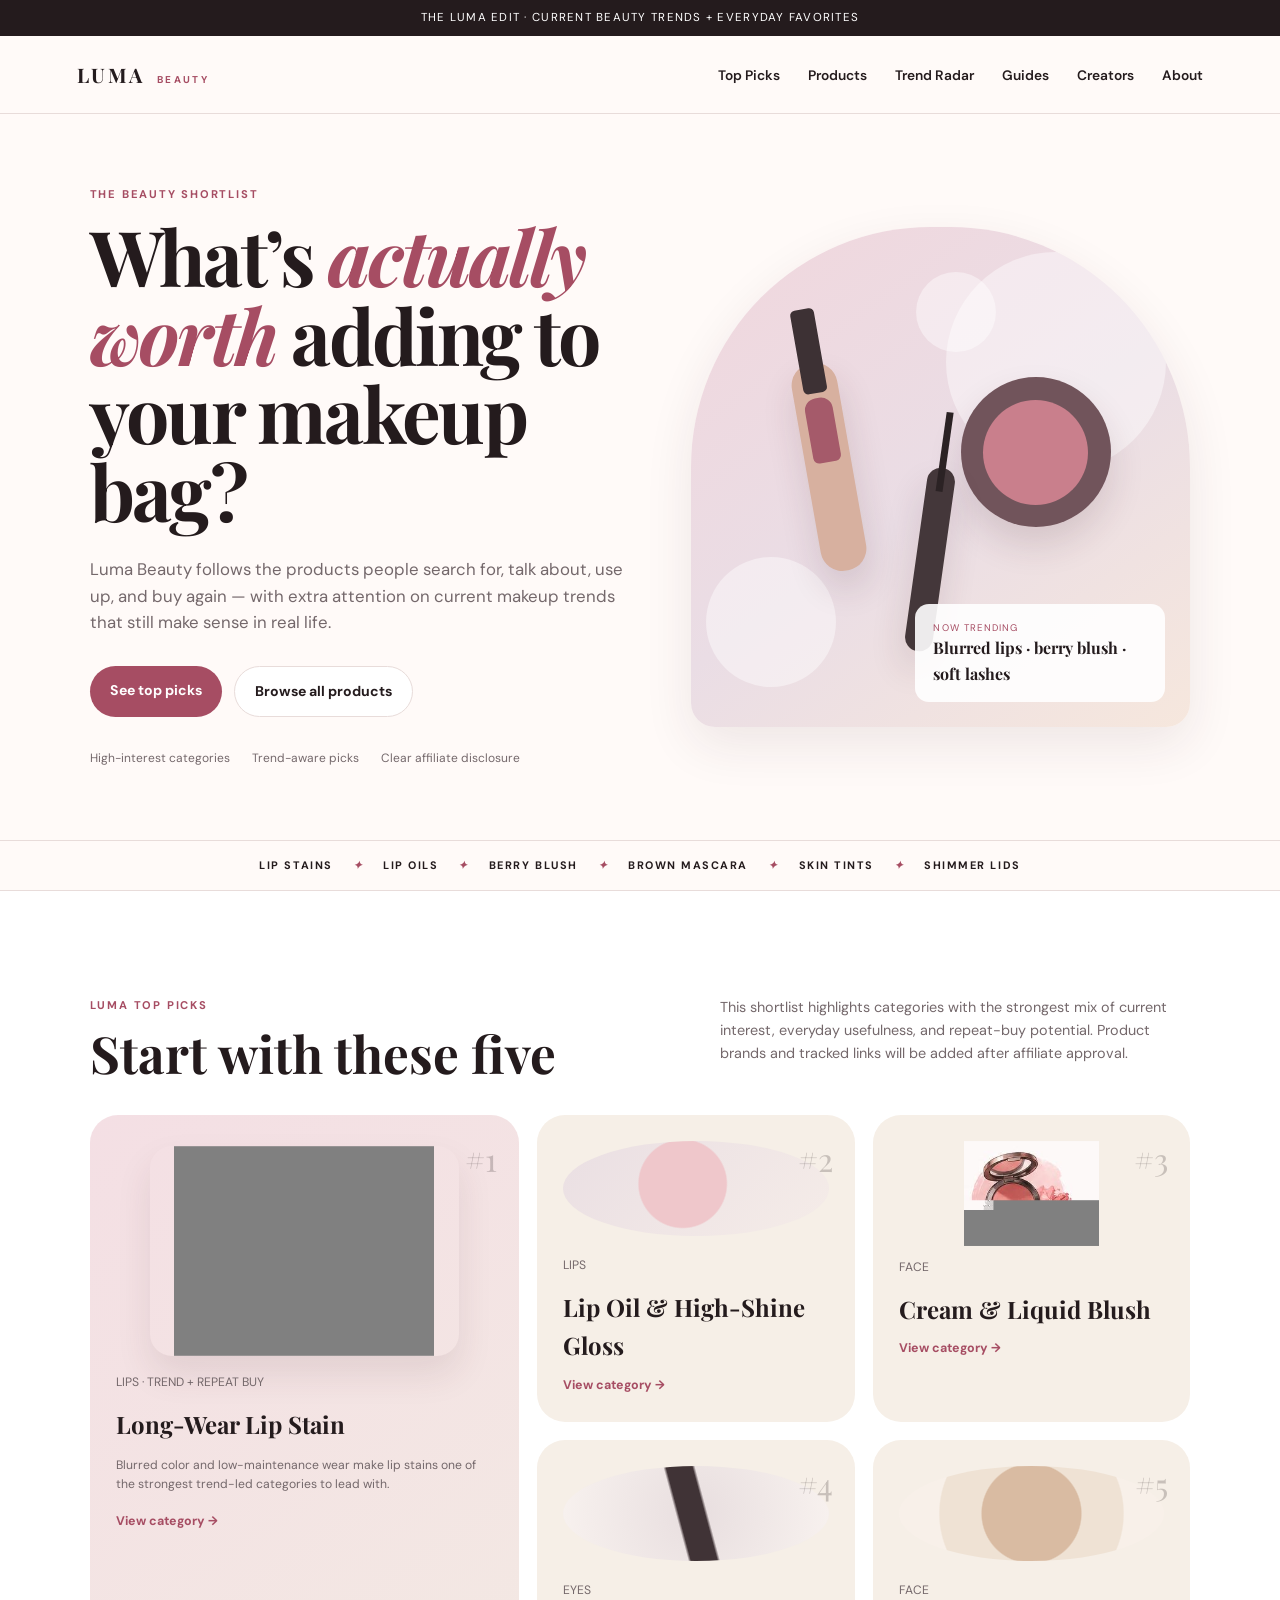
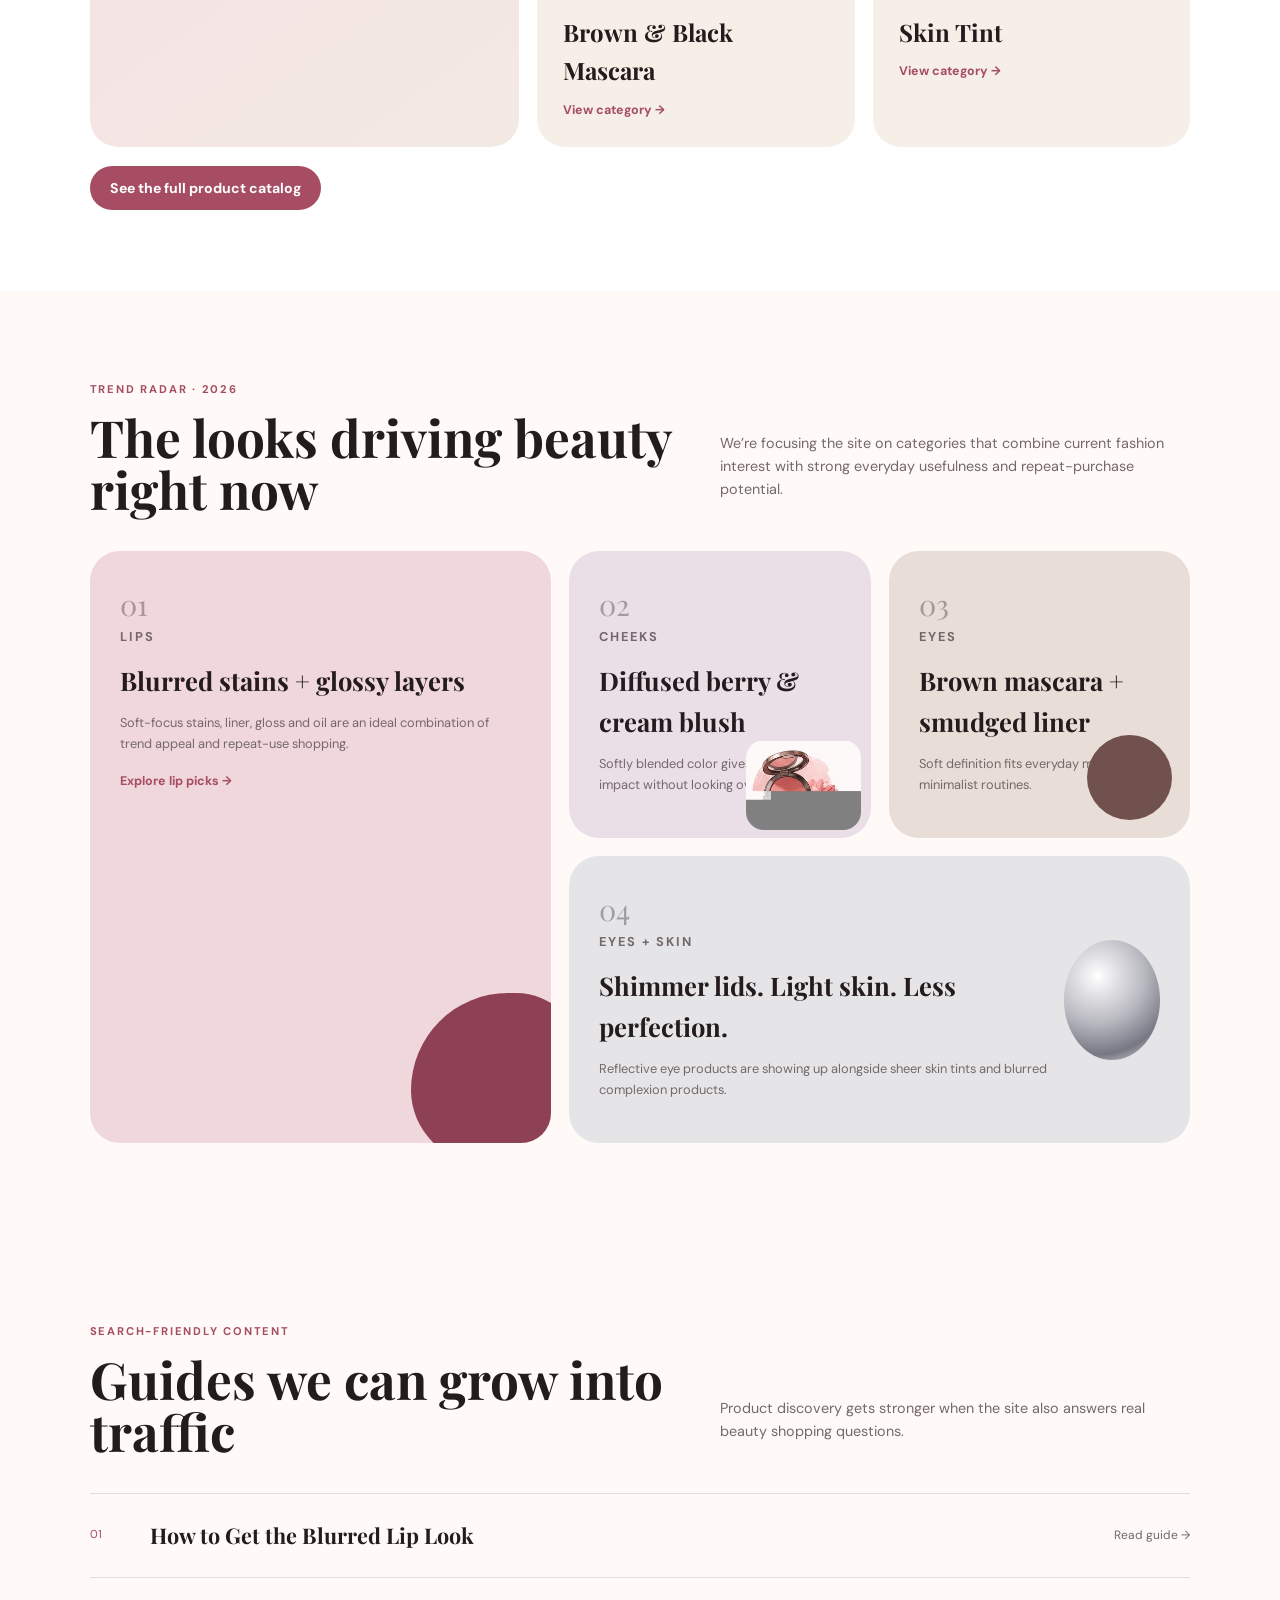
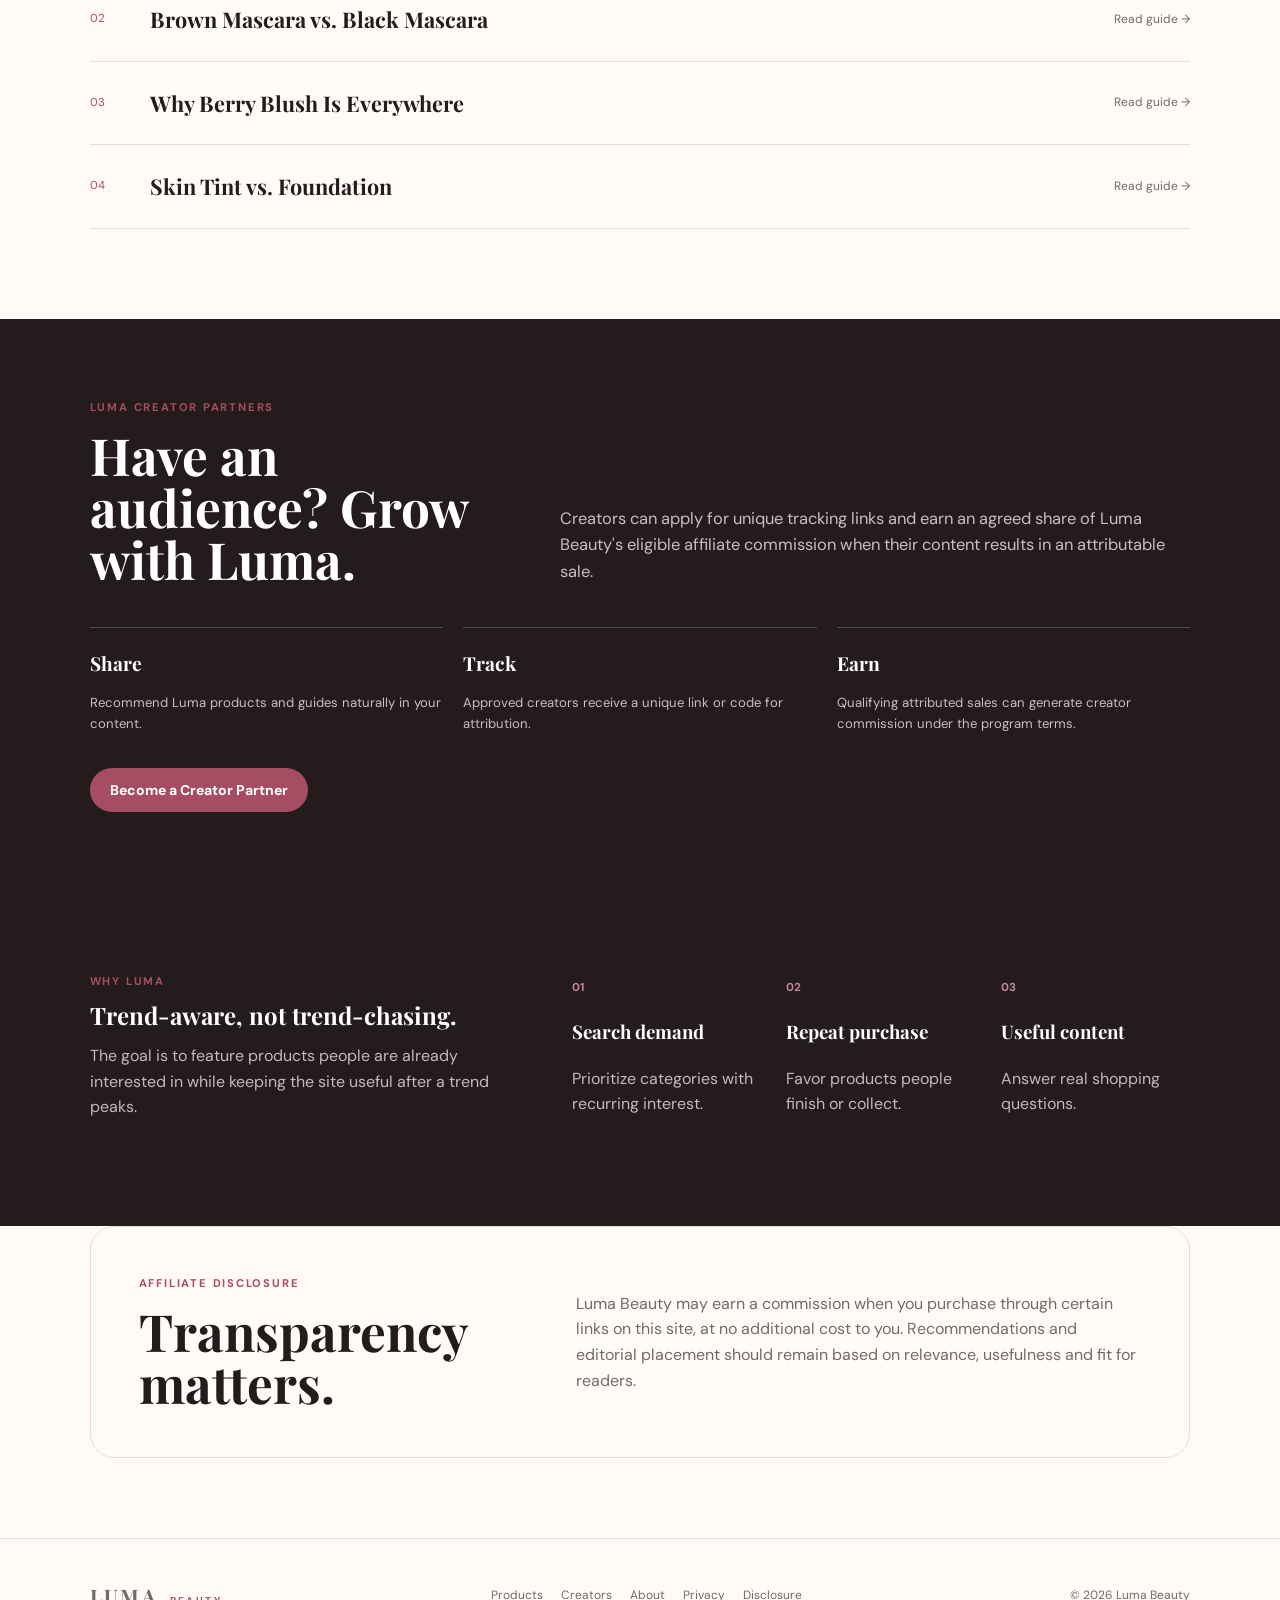
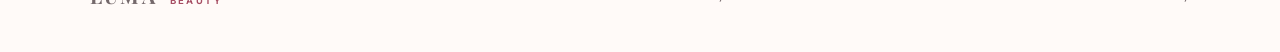
==== index.html @ 459feae4 "Use illustrated beauty artwork on homepage" ====
<!DOCTYPE html>
<html lang="en">
<head>
  <meta charset="UTF-8" />
  <meta name="viewport" content="width=device-width, initial-scale=1.0" />
  <meta name="description" content="Luma Beauty curates high-interest makeup trends, everyday beauty staples, and easy-to-shop product categories." />
  <meta name='impact-site-verification' value='46c6442d-7bc9-40fb-b4ec-66e88690e56d'>
  <title>Luma Beauty | Trending Makeup & Everyday Favorites</title>
  <link rel="preconnect" href="https://fonts.googleapis.com">
  <link rel="preconnect" href="https://fonts.gstatic.com" crossorigin>
  <link href="https://fonts.googleapis.com/css2?family=DM+Sans:wght@400;500;600;700&family=Playfair+Display:ital,wght@0,600;0,700;1,600&display=swap" rel="stylesheet">
  <link rel="stylesheet" href="styles.css" />
  <link rel="stylesheet" href="creator.css" />
</head>
<body>
  <div class="announcement">THE LUMA EDIT · CURRENT BEAUTY TRENDS + EVERYDAY FAVORITES</div>
  <header class="site-header">
    <a class="brand" href="index.html">LUMA <span>BEAUTY</span></a>
    <button class="menu-toggle" aria-label="Toggle navigation" aria-expanded="false">☰</button>
    <nav class="nav-links" aria-label="Primary navigation">
      <a href="#top-picks">Top Picks</a>
      <a href="products.html">Products</a>
      <a href="#trend-radar">Trend Radar</a>
      <a href="trends.html">Guides</a>
      <a href="creators.html">Creators</a>
      <a href="about.html">About</a>
    </nav>
  </header>

  <main id="top">
    <section class="hero hero-v2">
      <div class="hero-copy">
        <p class="eyebrow">THE BEAUTY SHORTLIST</p>
        <h1>What’s <em>actually worth</em> adding to your makeup bag?</h1>
        <p class="hero-text">Luma Beauty follows the products people search for, talk about, use up, and buy again — with extra attention on current makeup trends that still make sense in real life.</p>
        <div class="hero-actions"><a class="button button-primary" href="#top-picks">See top picks</a><a class="button button-secondary" href="products.html">Browse all products</a></div>
        <div class="trust-row"><span>High-interest categories</span><span>Trend-aware picks</span><span>Clear affiliate disclosure</span></div>
      </div>
      <div class="editorial-orbit" aria-label="Editorial illustration of trending beauty products">
        <div class="orb orb-a"></div><div class="orb orb-b"></div><div class="orb orb-c"></div>
        <div class="beauty-object lip-oil"><span></span></div>
        <div class="beauty-object blush-compact"><i></i></div>
        <div class="beauty-object mascara"><span></span></div>
        <div class="orbit-note"><small>NOW TRENDING</small><strong>Blurred lips · berry blush · soft lashes</strong></div>
      </div>
    </section>

    <section class="ticker" aria-label="Trending beauty topics"><span>LIP STAINS</span><i>✦</i><span>LIP OILS</span><i>✦</i><span>BERRY BLUSH</span><i>✦</i><span>BROWN MASCARA</span><i>✦</i><span>SKIN TINTS</span><i>✦</i><span>SHIMMER LIDS</span></section>

    <section class="section top-picks-section" id="top-picks">
      <div class="section-heading"><div><p class="eyebrow">LUMA TOP PICKS</p><h2>Start with these five</h2></div><p>This shortlist highlights categories with the strongest mix of current interest, everyday usefulness, and repeat-buy potential. Product brands and tracked links will be added after affiliate approval.</p></div>
      <div class="top-picks-grid">
        <article class="top-pick hero-pick"><div class="pick-rank">#1</div><div class="pick-art" style="height:220px;display:flex;align-items:center;justify-content:center;"><img src="assets/lip-stain-illustration.svg" alt="Illustrated lipstick and lip color" style="width:82%;max-height:210px;object-fit:contain;border-radius:22px;box-shadow:0 18px 35px rgba(80,41,50,.10);"></div><div class="pick-copy"><p>LIPS · TREND + REPEAT BUY</p><h3>Long-Wear Lip Stain</h3><p>Blurred color and low-maintenance wear make lip stains one of the strongest trend-led categories to lead with.</p><a href="products.html#lip-stain">View category →</a></div></article>
        <article class="top-pick"><div class="pick-rank">#2</div><div class="mini-art oil-art"></div><p>LIPS</p><h3>Lip Oil & High-Shine Gloss</h3><a href="products.html#lip-oil">View category →</a></article>
        <article class="top-pick"><div class="pick-rank">#3</div><div style="height:105px;display:flex;align-items:center;justify-content:center;margin-bottom:10px;"><img src="assets/blush-illustration.svg" alt="Illustrated blush compact" style="width:100%;height:100%;object-fit:contain;border-radius:20px;"></div><p>FACE</p><h3>Cream & Liquid Blush</h3><a href="products.html#blush">View category →</a></article>
        <article class="top-pick"><div class="pick-rank">#4</div><div class="mini-art mascara-art"></div><p>EYES</p><h3>Brown & Black Mascara</h3><a href="products.html#mascara">View category →</a></article>
        <article class="top-pick"><div class="pick-rank">#5</div><div class="mini-art skin-art"></div><p>FACE</p><h3>Skin Tint</h3><a href="products.html#skin-tint">View category →</a></article>
      </div><div class="section-cta"><a class="button button-primary" href="products.html">See the full product catalog</a></div>
    </section>

    <section class="section trend-section" id="trend-radar"><div class="section-heading"><div><p class="eyebrow">TREND RADAR · 2026</p><h2>The looks driving beauty right now</h2></div><p>We’re focusing the site on categories that combine current fashion interest with strong everyday usefulness and repeat-purchase potential.</p></div><div class="trend-layout"><article class="trend-feature berry-wave"><div class="trend-copy"><span class="trend-number">01</span><p class="mini-label">LIPS</p><h3>Blurred stains + glossy layers</h3><p>Soft-focus stains, liner, gloss and oil are an ideal combination of trend appeal and repeat-use shopping.</p><a href="products.html?category=lips">Explore lip picks →</a></div><div class="organic-swatch swatch-berry"></div></article><article class="trend-small blush-wave"><span class="trend-number">02</span><p class="mini-label">CHEEKS</p><h3>Diffused berry & cream blush</h3><p>Softly blended color gives the face impact without looking overworked.</p><img src="assets/blush-illustration.svg" alt="Illustrated berry blush compact" style="position:absolute;right:10px;bottom:8px;width:115px;height:90px;object-fit:contain;border-radius:18px;"></article><article class="trend-small cocoa-wave"><span class="trend-number">03</span><p class="mini-label">EYES</p><h3>Brown mascara + smudged liner</h3><p>Soft definition fits everyday makeup and minimalist routines.</p><div class="soft-circle circle-cocoa"></div></article><article class="trend-wide silver-wave"><div><span class="trend-number">04</span><p class="mini-label">EYES + SKIN</p><h3>Shimmer lids. Light skin. Less perfection.</h3><p>Reflective eye products are showing up alongside sheer skin tints and blurred complexion products.</p></div><div class="shimmer-orb"></div></article></div></section>

    <section class="section guides-section"><div class="section-heading"><div><p class="eyebrow">SEARCH-FRIENDLY CONTENT</p><h2>Guides we can grow into traffic</h2></div><p>Product discovery gets stronger when the site also answers real beauty shopping questions.</p></div><div class="guide-list"><a href="trends.html#blurred-lips"><span>01</span><strong>How to Get the Blurred Lip Look</strong><em>Read guide →</em></a><a href="trends.html#brown-mascara"><span>02</span><strong>Brown Mascara vs. Black Mascara</strong><em>Read guide →</em></a><a href="trends.html#berry-blush"><span>03</span><strong>Why Berry Blush Is Everywhere</strong><em>Read guide →</em></a><a href="trends.html#skin-tint"><span>04</span><strong>Skin Tint vs. Foundation</strong><em>Read guide →</em></a></div></section>

    <section class="creator-economics"><div><div><p class="eyebrow">LUMA CREATOR PARTNERS</p><h2>Have an audience? Grow with Luma.</h2></div><p class="creator-lead" style="color:#c9bec0;margin:0">Creators can apply for unique tracking links and earn an agreed share of Luma Beauty's eligible affiliate commission when their content results in an attributable sale.</p></div><div class="economics-grid"><div><strong>Share</strong><p>Recommend Luma products and guides naturally in your content.</p></div><div><strong>Track</strong><p>Approved creators receive a unique link or code for attribution.</p></div><div><strong>Earn</strong><p>Qualifying attributed sales can generate creator commission under the program terms.</p></div></div><div class="section-cta" style="margin-top:30px"><a class="button button-primary" href="creators.html">Become a Creator Partner</a></div></section>

    <section class="section why-section"><div class="why-copy"><p class="eyebrow">WHY LUMA</p><h2>Trend-aware, not trend-chasing.</h2><p>The goal is to feature products people are already interested in while keeping the site useful after a trend peaks.</p></div><div class="principles"><div><strong>01</strong><h3>Search demand</h3><p>Prioritize categories with recurring interest.</p></div><div><strong>02</strong><h3>Repeat purchase</h3><p>Favor products people finish or collect.</p></div><div><strong>03</strong><h3>Useful content</h3><p>Answer real shopping questions.</p></div></div></section>

    <section class="disclosure" id="disclosure"><div><p class="eyebrow">AFFILIATE DISCLOSURE</p><h2>Transparency matters.</h2></div><p>Luma Beauty may earn a commission when you purchase through certain links on this site, at no additional cost to you. Recommendations and editorial placement should remain based on relevance, usefulness and fit for readers.</p></section>
  </main>

  <footer><a class="brand footer-brand" href="index.html">LUMA <span>BEAUTY</span></a><div class="footer-links"><a href="products.html">Products</a><a href="creators.html">Creators</a><a href="about.html">About</a><a href="privacy.html">Privacy</a><a href="#disclosure">Disclosure</a></div><p>© <span id="year"></span> Luma Beauty</p></footer>
  <script src="script.js"></script>
</body>
</html>
---- styles.css ----
:root{--ink:#241b1d;--muted:#74686b;--paper:#fffaf8;--rose:#a64d63;--rose-dark:#783447;--blush:#f4dde2;--mauve:#e7dde8;--sand:#eee2d4;--cream:#f6efe7;--line:#e8dcda;--white:#fff;--shadow:0 18px 50px rgba(70,38,46,.09)}*{box-sizing:border-box}html{scroll-behavior:smooth}body{margin:0;background:var(--paper);color:var(--ink);font-family:'DM Sans',sans-serif;line-height:1.6}a{color:inherit;text-decoration:none}.announcement{background:var(--ink);color:#fff;text-align:center;font-size:.72rem;letter-spacing:.11em;padding:9px 16px}.site-header{height:78px;display:flex;align-items:center;justify-content:space-between;padding:0 clamp(22px,6vw,90px);border-bottom:1px solid var(--line);background:rgba(255,250,248,.95);position:sticky;top:0;z-index:30;backdrop-filter:blur(12px)}.brand{font-family:'Playfair Display',serif;font-size:1.25rem;font-weight:700;letter-spacing:.12em}.brand span{font-family:'DM Sans',sans-serif;font-size:.62rem;color:var(--rose);margin-left:5px}.nav-links{display:flex;gap:28px;font-size:.86rem;font-weight:600}.nav-links a:hover,.active-nav{color:var(--rose)}.menu-toggle{display:none;border:0;background:none;font-size:1.4rem}.hero{padding:72px clamp(22px,7vw,110px);display:grid;grid-template-columns:1.05fr .95fr;gap:50px;align-items:center;min-height:660px}.eyebrow,.mini-label,.product-kicker{color:var(--rose);font-size:.7rem;font-weight:700;letter-spacing:.16em;margin:0 0 12px}.hero h1,.section h2,.catalog-hero h1,.catalog-manage-note h2,.disclosure h2{font-family:'Playfair Display',serif;line-height:1.02;margin:0}.hero h1{font-size:clamp(3rem,6vw,5.6rem);letter-spacing:-.035em}.hero h1 em{color:var(--rose)}.hero-text{max-width:630px;color:var(--muted);font-size:1.05rem;margin:26px 0 30px}.hero-actions{display:flex;gap:12px;flex-wrap:wrap}.button{padding:13px 20px;border-radius:999px;font-size:.88rem;font-weight:700}.button-primary{background:var(--rose);color:#fff}.button-secondary{border:1px solid var(--line);background:#fff}.trust-row{display:flex;gap:22px;flex-wrap:wrap;margin-top:32px;color:var(--muted);font-size:.75rem}.editorial-orbit{height:500px;border-radius:48% 48% 24px 24px;background:linear-gradient(145deg,#f1d7dd,#eadde5 52%,#f6e7dd);position:relative;overflow:hidden;box-shadow:var(--shadow)}.orb{position:absolute;border-radius:50%;background:rgba(255,255,255,.42)}.orb-a{width:220px;height:220px;right:24px;top:25px}.orb-b{width:130px;height:130px;left:15px;bottom:40px}.orb-c{width:80px;height:80px;left:45%;top:9%}.beauty-object{position:absolute;box-shadow:0 18px 35px rgba(70,38,46,.14)}.lip-oil{width:46px;height:210px;background:#d7b09f;border-radius:22px;left:23%;top:27%;transform:rotate(-10deg)}.lip-oil:before{content:'';position:absolute;width:28px;height:65px;background:#a55a6a;border-radius:12px 12px 6px 6px;left:9px;top:35px}.lip-oil span{position:absolute;width:24px;height:85px;background:#3d3134;left:11px;top:-55px;border-radius:5px}.blush-compact{width:150px;height:150px;border-radius:50%;background:#71545b;right:16%;top:30%;display:grid;place-items:center}.blush-compact i{width:105px;height:105px;border-radius:50%;background:#c97f8c}.mascara{width:28px;height:185px;background:#44373a;border-radius:14px;left:45%;bottom:15%;transform:rotate(8deg)}.mascara span{position:absolute;width:7px;height:80px;background:#2b2224;left:10px;top:-56px}.orbit-note{position:absolute;right:5%;bottom:5%;background:rgba(255,255,255,.9);padding:16px 18px;border-radius:14px;display:flex;flex-direction:column;max-width:250px}.orbit-note small{color:var(--rose);font-size:.6rem;letter-spacing:.12em}.orbit-note strong{font-family:'Playfair Display',serif;font-size:1rem}.ticker{display:flex;gap:20px;justify-content:center;flex-wrap:wrap;padding:16px 24px;border-block:1px solid var(--line);font-size:.68rem;font-weight:700;letter-spacing:.14em}.ticker i{color:var(--rose)}.section{padding:90px clamp(22px,7vw,110px)}.section-heading{display:flex;justify-content:space-between;align-items:end;gap:40px;margin-bottom:36px}.section-heading h2,.catalog-manage-note h2,.disclosure h2{font-size:clamp(2.1rem,4vw,3.6rem)}.section-heading>p{max-width:470px;color:var(--muted);font-size:.9rem}.top-picks-section{background:#fff}.top-picks-grid{display:grid;grid-template-columns:1.35fr repeat(2,1fr);gap:18px}.top-pick{position:relative;background:var(--cream);border-radius:28px;padding:26px;min-height:240px;overflow:hidden}.hero-pick{grid-row:span 2;min-height:498px;background:linear-gradient(145deg,#f4dfe4,#f3e9e3)}.pick-rank{position:absolute;right:22px;top:18px;font-family:'Playfair Display',serif;font-size:2rem;color:rgba(36,27,29,.22)}.pick-art{height:220px;display:grid;place-items:center}.lip-stain-art span{width:58px;height:170px;border-radius:16px;background:#8f4356;transform:rotate(-12deg);box-shadow:0 18px 25px rgba(80,41,50,.15)}.pick-copy p,.top-pick>p{color:var(--muted);font-size:.76rem}.pick-copy h3,.top-pick h3{font-family:'Playfair Display',serif;font-size:1.5rem;margin:6px 0}.pick-copy a,.top-pick a{font-size:.78rem;font-weight:700;color:var(--rose)}.mini-art{height:95px;border-radius:50%;margin-bottom:20px}.oil-art{background:radial-gradient(circle at 45% 45%,#efc7cb 0 28%,transparent 29%),linear-gradient(135deg,#eadfe3,#f5ece8)}.blush-art{background:radial-gradient(circle,#bc6c7d 0 30%,#ead8de 31% 58%,#f6eeee 59%)}.mascara-art{background:linear-gradient(75deg,transparent 43%,#403336 44% 53%,transparent 54%),radial-gradient(circle,#e8dedf,#f8f2ef)}.skin-art{background:radial-gradient(circle at center,#d9bba2 0 35%,#efe2d4 36% 65%,#f8f0e9 66%)}.section-cta{margin-top:28px}.trend-section{background:var(--paper)}.trend-layout{display:grid;grid-template-columns:1.3fr .85fr .85fr;gap:18px}.trend-feature,.trend-small,.trend-wide{position:relative;border-radius:30px;padding:30px;overflow:hidden;min-height:280px}.trend-feature{grid-row:span 2;background:#f0d7dc}.trend-small{background:#eadfe7}.cocoa-wave{background:#e8ddd7}.trend-wide{grid-column:2/4;background:#e5e5e7;display:flex;justify-content:space-between;align-items:center}.trend-number{font-family:'Playfair Display',serif;color:rgba(36,27,29,.35);font-size:1.8rem}.trend-feature h3,.trend-small h3,.trend-wide h3{font-family:'Playfair Display',serif;font-size:1.6rem;margin:8px 0}.trend-feature p,.trend-small p,.trend-wide p{font-size:.8rem;color:var(--muted)}.trend-feature a{font-size:.78rem;font-weight:700;color:var(--rose)}.organic-swatch{position:absolute;width:170px;height:170px;border-radius:60% 40% 55% 45%;right:-30px;bottom:-20px}.swatch-berry{background:#8e4055}.soft-circle{width:85px;height:85px;border-radius:50%;position:absolute;right:18px;bottom:18px}.circle-rose{background:#bd7b8b}.circle-cocoa{background:#71514d}.shimmer-orb{width:120px;height:120px;border-radius:50%;background:radial-gradient(circle at 35% 30%,#fff,#b8b8c0 45%,#777784 75%,#f7f7fb)}.guide-list{display:grid;border-top:1px solid var(--line)}.guide-list a{display:grid;grid-template-columns:60px 1fr auto;align-items:center;padding:24px 0;border-bottom:1px solid var(--line)}.guide-list span{color:var(--rose);font-size:.72rem}.guide-list strong{font-family:'Playfair Display',serif;font-size:1.35rem}.guide-list em{font-style:normal;font-size:.75rem;color:var(--muted)}.why-section{display:grid;grid-template-columns:.8fr 1.2fr;gap:70px;background:var(--ink);color:#fff}.why-copy p:last-child,.principles p{color:#c4b9bb}.principles{display:grid;grid-template-columns:repeat(3,1fr);gap:25px}.principles strong{color:#c98698;font-size:.72rem}.principles h3{font-family:'Playfair Display',serif}.disclosure{margin:0 clamp(22px,7vw,110px) 80px;padding:48px;border:1px solid var(--line);border-radius:24px;display:grid;grid-template-columns:.8fr 1.2fr;gap:60px}.disclosure>p{color:var(--muted)}.catalog-hero{padding:90px clamp(22px,8vw,130px) 55px}.catalog-hero h1{font-size:clamp(3rem,6vw,5.2rem);max-width:900px}.catalog-hero>p:last-child{max-width:720px;color:var(--muted);font-size:1rem}.catalog-tools{padding:0 clamp(22px,8vw,130px) 32px}.filters{display:flex;gap:8px;flex-wrap:wrap}.filter{border:1px solid var(--line);background:#fff;padding:9px 16px;border-radius:999px;font:600 .78rem 'DM Sans',sans-serif;cursor:pointer;color:var(--muted)}.filter.active,.filter:hover{background:var(--ink);color:#fff}.catalog-note{font-size:.75rem;color:var(--muted);margin-top:14px}.catalog-grid{padding:10px clamp(22px,8vw,130px) 90px;display:grid;grid-template-columns:repeat(2,1fr);gap:20px}.catalog-item{display:grid;grid-template-columns:180px 1fr;gap:22px;padding:22px;border-top:1px solid var(--line);background:#fff}.product-card.hidden{display:none}.catalog-art{min-height:220px;border-radius:50% 50% 32% 68%/40% 60% 40% 60%;display:grid;place-items:center;background:#f1e3e5}.catalog-art span{display:block}.art-stain span,.art-oil span,.art-mascara span,.art-lipliner span,.art-eyeliner span,.art-shadow span,.art-brow span{width:34px;height:130px;border-radius:14px;background:#8e4055}.art-oil{background:#f0dde3}.art-oil span{background:#d7a1a6}.art-lipliner{background:#eadfd8}.art-lipliner span{height:150px;width:16px;background:#7e4a48;transform:rotate(12deg)}.art-blush{background:#efdce0}.art-blush span{width:110px;height:110px;border-radius:50%;background:#b9697b}.art-mascara{background:#e5dfe4}.art-mascara span{background:#3c3033}.art-skin,.art-concealer{background:#efe3d7}.art-skin span,.art-concealer span{width:70px;height:120px;border-radius:15px;background:#d1ae94}.art-shadow{background:#dddde4}.art-shadow span{background:#86818e}.art-eyeliner{background:#e5d7d6}.art-eyeliner span{width:14px;background:#443638;transform:rotate(-15deg)}.art-brow{background:#e7dfdb}.art-brow span{background:#574548}.art-spray{background:#e6ecea}.art-spray span{width:62px;height:125px;border-radius:12px;background:#99aaa5}.art-brush{background:#efe5db}.art-brush span{width:24px;height:135px;border-radius:12px;background:#9a6f59;box-shadow:0 -35px 0 18px #4b3938}.catalog-item h2{font-family:'Playfair Display',serif;margin:5px 0;font-size:1.7rem}.catalog-item>div:last-child>p:not(.product-kicker){font-size:.8rem;color:var(--muted)}.priority{display:inline-block;font-size:.57rem;letter-spacing:.09em;padding:5px 8px;border-radius:999px;background:#f3e6e8;color:var(--rose);font-weight:700}.catalog-meta{display:flex;gap:12px;flex-wrap:wrap;margin:14px 0;font-size:.68rem;color:var(--muted)}.coming-button{border:1px solid var(--line);background:#faf7f4;padding:10px 12px;border-radius:999px;font-size:.68rem;color:var(--muted)}.catalog-manage-note{margin:0 clamp(22px,8vw,130px) 90px;padding:46px;background:var(--ink);color:#fff;border-radius:28px}.catalog-manage-note p:last-child{color:#c7bcbe;max-width:800px}.footer-links{display:flex;gap:18px}footer{border-top:1px solid var(--line);padding:35px clamp(22px,7vw,110px);display:flex;justify-content:space-between;align-items:center;gap:18px;color:var(--muted);font-size:.75rem}@media(max-width:980px){.hero{grid-template-columns:1fr}.top-picks-grid{grid-template-columns:1fr 1fr}.hero-pick{grid-row:auto;grid-column:1/3}.trend-layout{grid-template-columns:1fr 1fr}.trend-feature{grid-row:auto;grid-column:1/3}.trend-wide{grid-column:1/3}.catalog-grid{grid-template-columns:1fr}.why-section,.disclosure{grid-template-columns:1fr}}@media(max-width:700px){.site-header{height:68px}.menu-toggle{display:block}.nav-links{display:none;position:absolute;top:68px;left:0;right:0;background:var(--paper);padding:22px;flex-direction:column;border-bottom:1px solid var(--line)}.nav-links.open{display:flex}.hero{padding-top:45px}.editorial-orbit{height:360px}.section{padding-top:60px;padding-bottom:60px}.section-heading{display:block}.section-heading>p{margin-top:14px}.top-picks-grid{grid-template-columns:1fr}.hero-pick{grid-column:auto;min-height:420px}.trend-layout{display:block}.trend-feature,.trend-small,.trend-wide{margin-bottom:14px}.trend-wide{display:block}.guide-list a{grid-template-columns:40px 1fr}.guide-list em{display:none}.principles{grid-template-columns:1fr}.catalog-grid{padding-left:22px;padding-right:22px}.catalog-item{grid-template-columns:1fr}.catalog-art{min-height:180px}.catalog-manage-note{padding:30px}.footer-links{flex-wrap:wrap}footer{flex-direction:column;align-items:flex-start}}
---- creator.css ----
.creator-hero{padding:80px clamp(22px,7vw,110px);display:grid;grid-template-columns:1.05fr .95fr;gap:60px;align-items:center;min-height:640px}.creator-hero h1,.creator-apply h2,.creator-economics h2,.creator-faq h2{font-family:'Playfair Display',serif;line-height:1.02;margin:0}.creator-hero h1{font-size:clamp(3rem,6vw,5.5rem);letter-spacing:-.035em}.creator-hero h1 em{color:var(--rose)}.creator-lead{max-width:720px;color:var(--muted);font-size:1.03rem;margin:25px 0 30px}.creator-orbit{height:470px;position:relative;border-radius:50%;background:radial-gradient(circle at 50% 45%,#f7edf0,#eadde7 62%,#e4d6d9);overflow:hidden}.creator-ring{position:absolute;inset:48px;border:1px solid rgba(36,27,29,.12);border-radius:50%}.creator-phone{position:absolute;left:50%;top:50%;transform:translate(-50%,-50%) rotate(-6deg);width:150px;height:285px;border:10px solid #352b2d;border-radius:28px;background:#fff6f3;display:grid;place-items:center;text-align:center;font-family:'Playfair Display',serif;font-size:1.55rem;box-shadow:0 25px 55px rgba(60,35,43,.16)}.creator-phone span{display:block;font-family:'DM Sans',sans-serif;font-size:.62rem;letter-spacing:.14em;color:var(--rose)}.creator-bubble{position:absolute;width:82px;height:82px;border-radius:50%;display:grid;place-items:center;background:#fff;font-size:.65rem;font-weight:700;letter-spacing:.12em;box-shadow:0 12px 30px rgba(60,35,43,.1)}.bubble-one{left:10%;top:18%}.bubble-two{right:8%;top:25%}.bubble-three{right:18%;bottom:10%}.creator-steps{padding:0 clamp(22px,7vw,110px) 90px;display:grid;grid-template-columns:repeat(4,1fr);gap:18px}.creator-steps article{border-top:1px solid var(--line);padding:26px 8px 8px}.creator-steps span{color:var(--rose);font-size:.7rem}.creator-steps h2{font-family:'Playfair Display',serif;font-size:1.55rem;margin:12px 0 6px}.creator-steps p{color:var(--muted);font-size:.8rem}.creator-economics{padding:80px clamp(22px,7vw,110px);background:var(--ink);color:#fff}.creator-economics>div:first-child{display:grid;grid-template-columns:.8fr 1.2fr;align-items:end;gap:50px}.creator-economics h2,.creator-apply h2,.creator-faq h2{font-size:clamp(2.2rem,4vw,3.7rem)}.economics-grid{display:grid;grid-template-columns:repeat(3,1fr);gap:20px;margin-top:42px}.economics-grid>div{border-top:1px solid rgba(255,255,255,.2);padding-top:20px}.economics-grid strong{font-family:'Playfair Display',serif;font-size:1.2rem}.economics-grid p,.program-note{color:#c9bec0;font-size:.82rem}.program-note{margin-top:35px;max-width:950px}.creator-apply{padding:90px clamp(22px,7vw,110px);display:grid;grid-template-columns:.8fr 1.2fr;gap:70px;align-items:start}.apply-copy>p:not(.eyebrow){color:var(--muted)}.creator-fit{display:flex;flex-wrap:wrap;gap:8px;margin-top:25px}.creator-fit span{padding:8px 11px;border:1px solid var(--line);border-radius:999px;font-size:.68rem;color:var(--muted);background:#fff}.creator-form{background:#fff;border:1px solid var(--line);border-radius:28px;padding:30px;box-shadow:var(--shadow)}.creator-form label{display:block;font-size:.73rem;font-weight:700;margin-bottom:16px}.creator-form input,.creator-form select,.creator-form textarea{width:100%;margin-top:7px;border:1px solid var(--line);border-radius:12px;padding:13px 14px;background:#fffdfc;font:inherit;color:var(--ink)}.creator-form textarea{resize:vertical}.field-row{display:grid;grid-template-columns:1fr 1fr;gap:14px}.check-field{display:flex!important;gap:10px;align-items:flex-start;font-weight:500!important;color:var(--muted)}.check-field input{width:auto;margin-top:4px}.creator-submit{border:0;cursor:pointer}.form-status{font-size:.7rem;color:var(--muted);margin:12px 0 0}.form-status.saved{color:var(--rose-dark);font-weight:600}.creator-faq{padding:0 clamp(22px,7vw,110px) 90px;max-width:1050px}.creator-faq details{border-top:1px solid var(--line);padding:20px 0}.creator-faq summary{font-family:'Playfair Display',serif;font-size:1.2rem;cursor:pointer}.creator-faq details p{color:var(--muted);font-size:.82rem;max-width:800px}.creator-faq details:last-child{border-bottom:1px solid var(--line)}@media(max-width:980px){.creator-hero,.creator-apply{grid-template-columns:1fr}.creator-steps{grid-template-columns:1fr 1fr}.creator-economics>div:first-child{grid-template-columns:1fr}.economics-grid{grid-template-columns:1fr}}@media(max-width:700px){.creator-hero{padding-top:45px}.creator-orbit{height:360px}.creator-steps{grid-template-columns:1fr}.field-row{grid-template-columns:1fr}.creator-form{padding:22px}.creator-faq{padding-bottom:60px}}
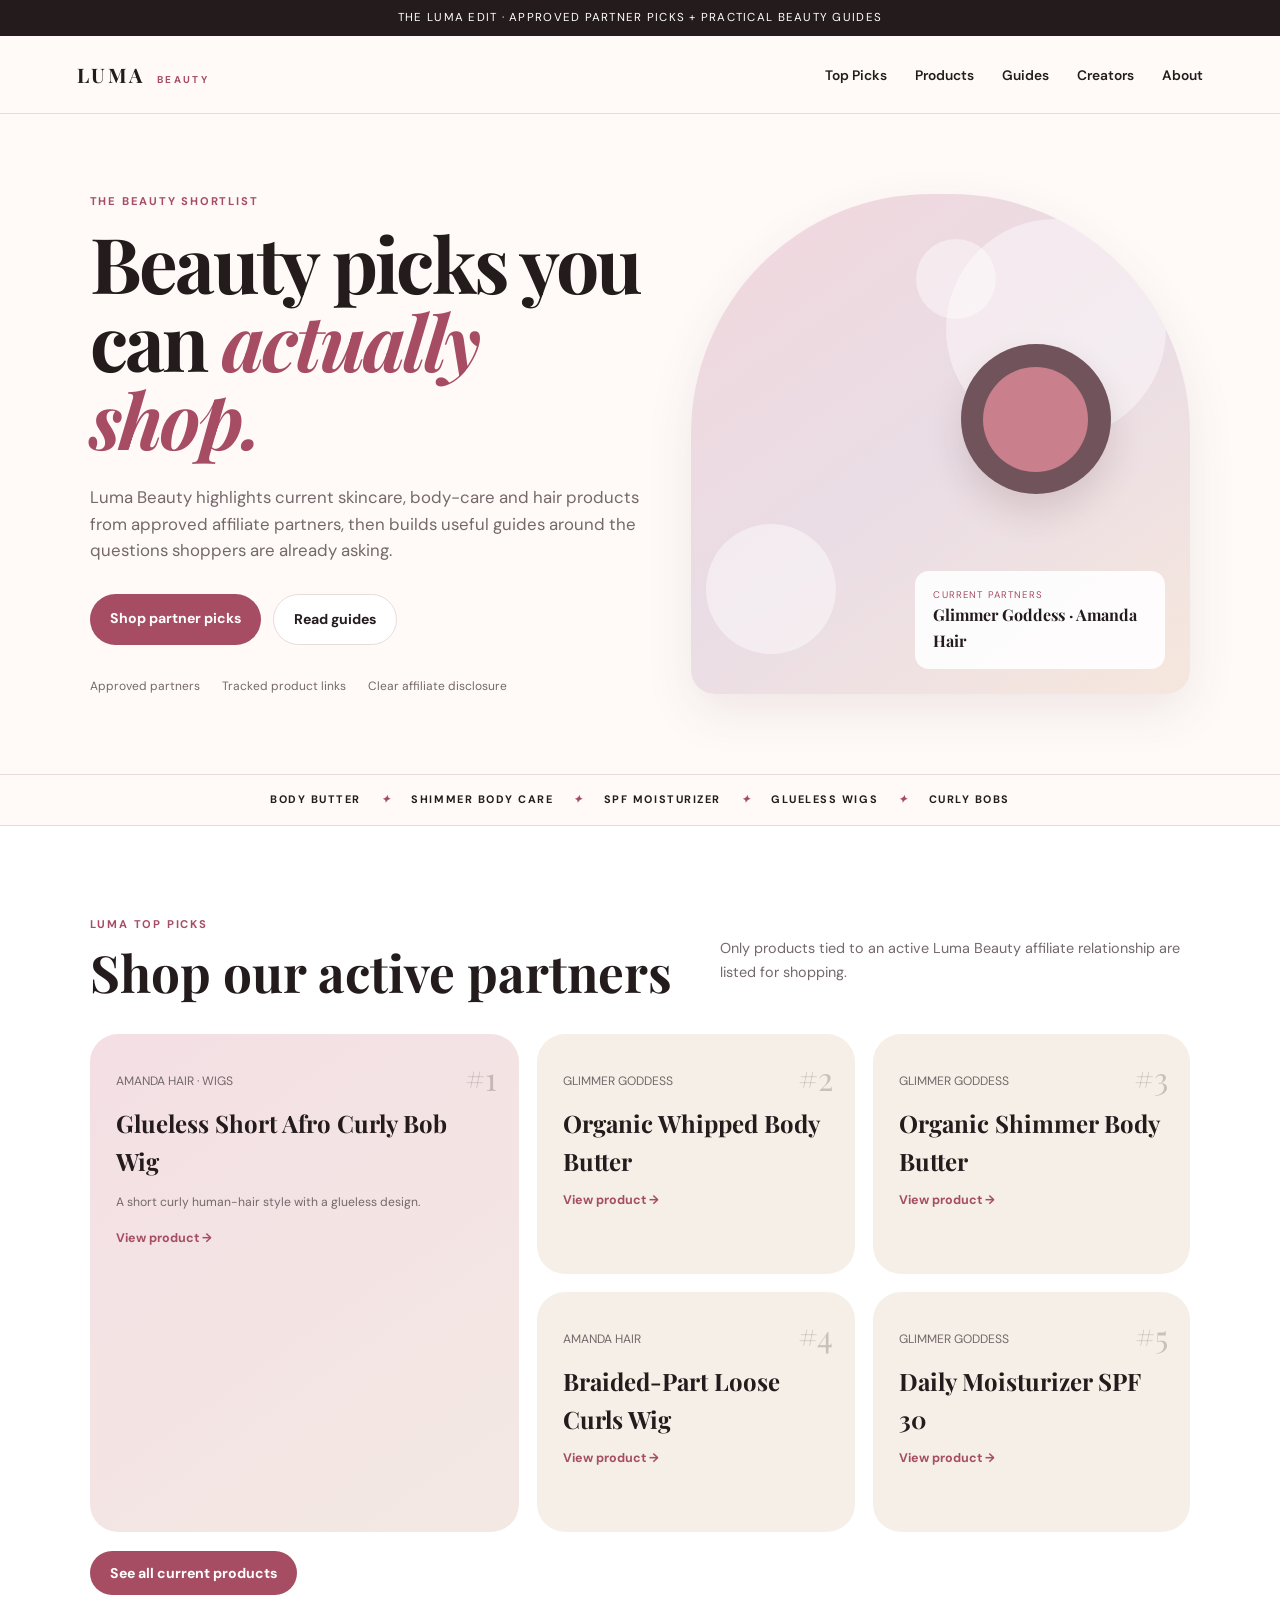
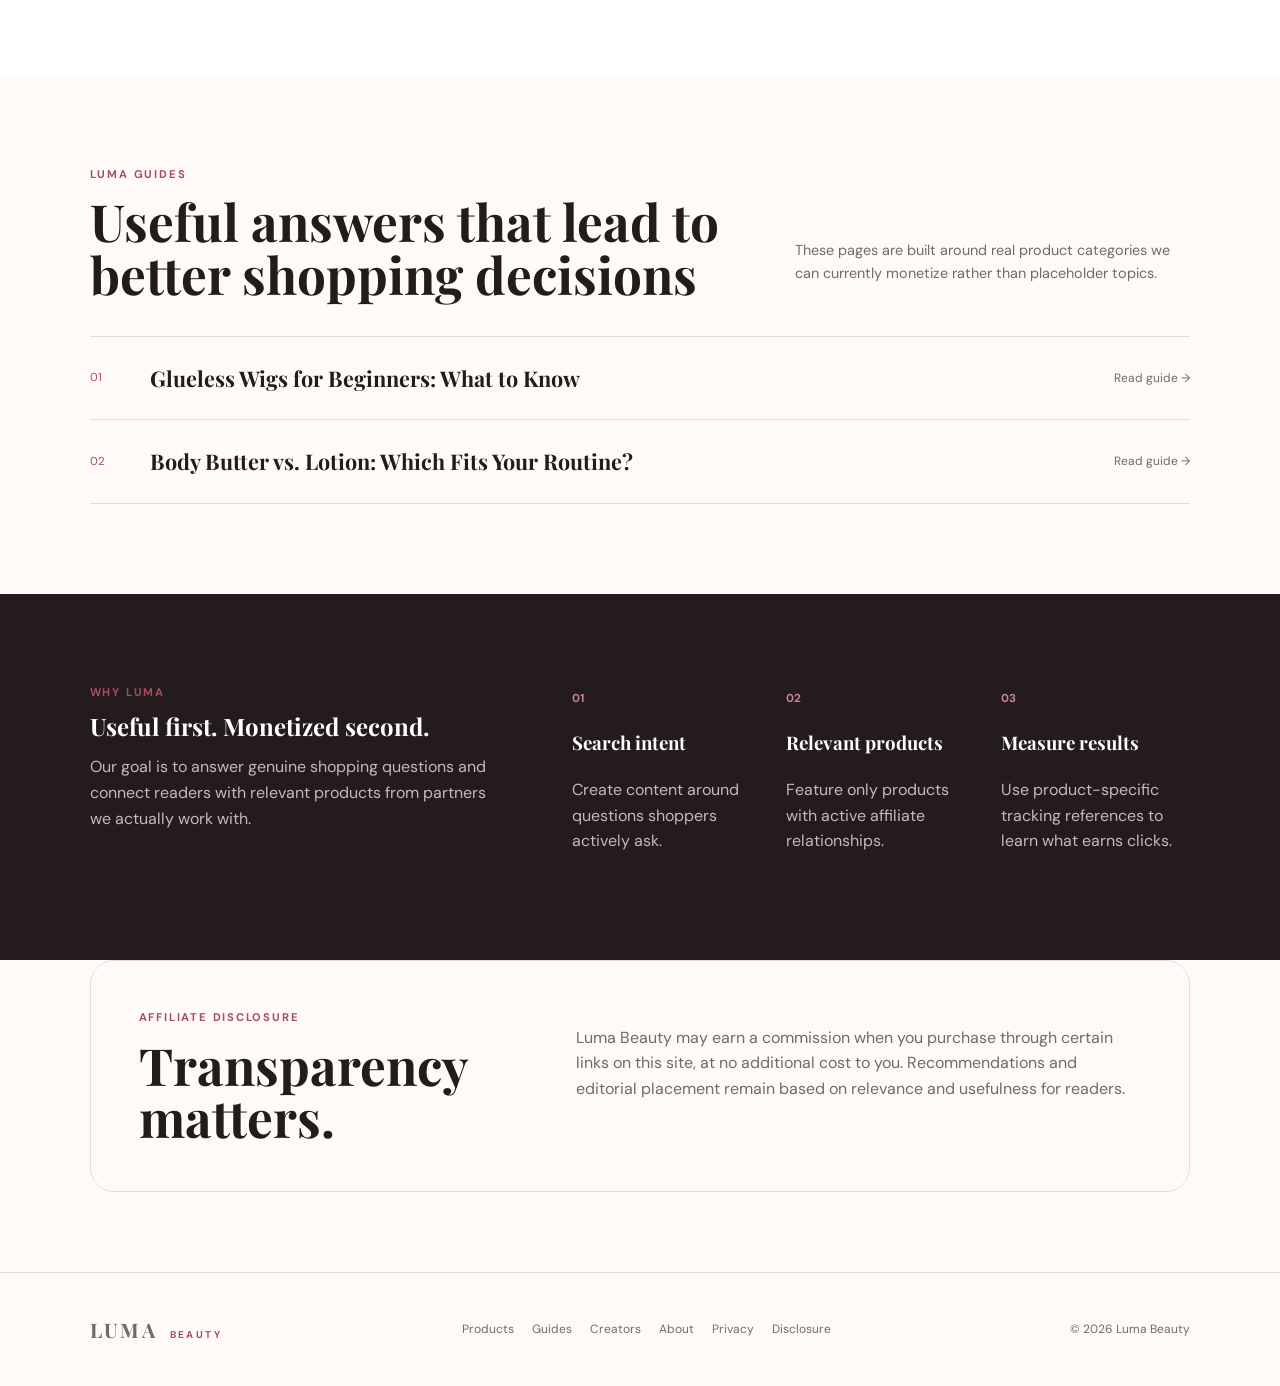
==== commit 13e84eb7: "Align homepage with active affiliates and SEO guides" ====
--- a/index.html
+++ b/index.html
@@ -1,75 +1,9 @@
 <!DOCTYPE html>
-<html lang="en">
-<head>
-  <meta charset="UTF-8" />
-  <meta name="viewport" content="width=device-width, initial-scale=1.0" />
-  <meta name="description" content="Luma Beauty curates high-interest makeup trends, everyday beauty staples, and easy-to-shop product categories." />
-  <meta name='impact-site-verification' value='46c6442d-7bc9-40fb-b4ec-66e88690e56d'>
-  <title>Luma Beauty | Trending Makeup & Everyday Favorites</title>
-  <link rel="preconnect" href="https://fonts.googleapis.com">
-  <link rel="preconnect" href="https://fonts.gstatic.com" crossorigin>
-  <link href="https://fonts.googleapis.com/css2?family=DM+Sans:wght@400;500;600;700&family=Playfair+Display:ital,wght@0,600;0,700;1,600&display=swap" rel="stylesheet">
-  <link rel="stylesheet" href="styles.css" />
-  <link rel="stylesheet" href="creator.css" />
-</head>
-<body>
-  <div class="announcement">THE LUMA EDIT · CURRENT BEAUTY TRENDS + EVERYDAY FAVORITES</div>
-  <header class="site-header">
-    <a class="brand" href="index.html">LUMA <span>BEAUTY</span></a>
-    <button class="menu-toggle" aria-label="Toggle navigation" aria-expanded="false">☰</button>
-    <nav class="nav-links" aria-label="Primary navigation">
-      <a href="#top-picks">Top Picks</a>
-      <a href="products.html">Products</a>
-      <a href="#trend-radar">Trend Radar</a>
-      <a href="trends.html">Guides</a>
-      <a href="creators.html">Creators</a>
-      <a href="about.html">About</a>
-    </nav>
-  </header>
-
-  <main id="top">
-    <section class="hero hero-v2">
-      <div class="hero-copy">
-        <p class="eyebrow">THE BEAUTY SHORTLIST</p>
-        <h1>What’s <em>actually worth</em> adding to your makeup bag?</h1>
-        <p class="hero-text">Luma Beauty follows the products people search for, talk about, use up, and buy again — with extra attention on current makeup trends that still make sense in real life.</p>
-        <div class="hero-actions"><a class="button button-primary" href="#top-picks">See top picks</a><a class="button button-secondary" href="products.html">Browse all products</a></div>
-        <div class="trust-row"><span>High-interest categories</span><span>Trend-aware picks</span><span>Clear affiliate disclosure</span></div>
-      </div>
-      <div class="editorial-orbit" aria-label="Editorial illustration of trending beauty products">
-        <div class="orb orb-a"></div><div class="orb orb-b"></div><div class="orb orb-c"></div>
-        <div class="beauty-object lip-oil"><span></span></div>
-        <div class="beauty-object blush-compact"><i></i></div>
-        <div class="beauty-object mascara"><span></span></div>
-        <div class="orbit-note"><small>NOW TRENDING</small><strong>Blurred lips · berry blush · soft lashes</strong></div>
-      </div>
-    </section>
-
-    <section class="ticker" aria-label="Trending beauty topics"><span>LIP STAINS</span><i>✦</i><span>LIP OILS</span><i>✦</i><span>BERRY BLUSH</span><i>✦</i><span>BROWN MASCARA</span><i>✦</i><span>SKIN TINTS</span><i>✦</i><span>SHIMMER LIDS</span></section>
-
-    <section class="section top-picks-section" id="top-picks">
-      <div class="section-heading"><div><p class="eyebrow">LUMA TOP PICKS</p><h2>Start with these five</h2></div><p>This shortlist highlights categories with the strongest mix of current interest, everyday usefulness, and repeat-buy potential. Product brands and tracked links will be added after affiliate approval.</p></div>
-      <div class="top-picks-grid">
-        <article class="top-pick hero-pick"><div class="pick-rank">#1</div><div class="pick-art" style="height:220px;display:flex;align-items:center;justify-content:center;"><img src="assets/lip-stain-illustration.svg" alt="Illustrated lipstick and lip color" style="width:82%;max-height:210px;object-fit:contain;border-radius:22px;box-shadow:0 18px 35px rgba(80,41,50,.10);"></div><div class="pick-copy"><p>LIPS · TREND + REPEAT BUY</p><h3>Long-Wear Lip Stain</h3><p>Blurred color and low-maintenance wear make lip stains one of the strongest trend-led categories to lead with.</p><a href="products.html#lip-stain">View category →</a></div></article>
-        <article class="top-pick"><div class="pick-rank">#2</div><div class="mini-art oil-art"></div><p>LIPS</p><h3>Lip Oil & High-Shine Gloss</h3><a href="products.html#lip-oil">View category →</a></article>
-        <article class="top-pick"><div class="pick-rank">#3</div><div style="height:105px;display:flex;align-items:center;justify-content:center;margin-bottom:10px;"><img src="assets/blush-illustration.svg" alt="Illustrated blush compact" style="width:100%;height:100%;object-fit:contain;border-radius:20px;"></div><p>FACE</p><h3>Cream & Liquid Blush</h3><a href="products.html#blush">View category →</a></article>
-        <article class="top-pick"><div class="pick-rank">#4</div><div class="mini-art mascara-art"></div><p>EYES</p><h3>Brown & Black Mascara</h3><a href="products.html#mascara">View category →</a></article>
-        <article class="top-pick"><div class="pick-rank">#5</div><div class="mini-art skin-art"></div><p>FACE</p><h3>Skin Tint</h3><a href="products.html#skin-tint">View category →</a></article>
-      </div><div class="section-cta"><a class="button button-primary" href="products.html">See the full product catalog</a></div>
-    </section>
-
-    <section class="section trend-section" id="trend-radar"><div class="section-heading"><div><p class="eyebrow">TREND RADAR · 2026</p><h2>The looks driving beauty right now</h2></div><p>We’re focusing the site on categories that combine current fashion interest with strong everyday usefulness and repeat-purchase potential.</p></div><div class="trend-layout"><article class="trend-feature berry-wave"><div class="trend-copy"><span class="trend-number">01</span><p class="mini-label">LIPS</p><h3>Blurred stains + glossy layers</h3><p>Soft-focus stains, liner, gloss and oil are an ideal combination of trend appeal and repeat-use shopping.</p><a href="products.html?category=lips">Explore lip picks →</a></div><div class="organic-swatch swatch-berry"></div></article><article class="trend-small blush-wave"><span class="trend-number">02</span><p class="mini-label">CHEEKS</p><h3>Diffused berry & cream blush</h3><p>Softly blended color gives the face impact without looking overworked.</p><img src="assets/blush-illustration.svg" alt="Illustrated berry blush compact" style="position:absolute;right:10px;bottom:8px;width:115px;height:90px;object-fit:contain;border-radius:18px;"></article><article class="trend-small cocoa-wave"><span class="trend-number">03</span><p class="mini-label">EYES</p><h3>Brown mascara + smudged liner</h3><p>Soft definition fits everyday makeup and minimalist routines.</p><div class="soft-circle circle-cocoa"></div></article><article class="trend-wide silver-wave"><div><span class="trend-number">04</span><p class="mini-label">EYES + SKIN</p><h3>Shimmer lids. Light skin. Less perfection.</h3><p>Reflective eye products are showing up alongside sheer skin tints and blurred complexion products.</p></div><div class="shimmer-orb"></div></article></div></section>
-
-    <section class="section guides-section"><div class="section-heading"><div><p class="eyebrow">SEARCH-FRIENDLY CONTENT</p><h2>Guides we can grow into traffic</h2></div><p>Product discovery gets stronger when the site also answers real beauty shopping questions.</p></div><div class="guide-list"><a href="trends.html#blurred-lips"><span>01</span><strong>How to Get the Blurred Lip Look</strong><em>Read guide →</em></a><a href="trends.html#brown-mascara"><span>02</span><strong>Brown Mascara vs. Black Mascara</strong><em>Read guide →</em></a><a href="trends.html#berry-blush"><span>03</span><strong>Why Berry Blush Is Everywhere</strong><em>Read guide →</em></a><a href="trends.html#skin-tint"><span>04</span><strong>Skin Tint vs. Foundation</strong><em>Read guide →</em></a></div></section>
-
-    <section class="creator-economics"><div><div><p class="eyebrow">LUMA CREATOR PARTNERS</p><h2>Have an audience? Grow with Luma.</h2></div><p class="creator-lead" style="color:#c9bec0;margin:0">Creators can apply for unique tracking links and earn an agreed share of Luma Beauty's eligible affiliate commission when their content results in an attributable sale.</p></div><div class="economics-grid"><div><strong>Share</strong><p>Recommend Luma products and guides naturally in your content.</p></div><div><strong>Track</strong><p>Approved creators receive a unique link or code for attribution.</p></div><div><strong>Earn</strong><p>Qualifying attributed sales can generate creator commission under the program terms.</p></div></div><div class="section-cta" style="margin-top:30px"><a class="button button-primary" href="creators.html">Become a Creator Partner</a></div></section>
-
-    <section class="section why-section"><div class="why-copy"><p class="eyebrow">WHY LUMA</p><h2>Trend-aware, not trend-chasing.</h2><p>The goal is to feature products people are already interested in while keeping the site useful after a trend peaks.</p></div><div class="principles"><div><strong>01</strong><h3>Search demand</h3><p>Prioritize categories with recurring interest.</p></div><div><strong>02</strong><h3>Repeat purchase</h3><p>Favor products people finish or collect.</p></div><div><strong>03</strong><h3>Useful content</h3><p>Answer real shopping questions.</p></div></div></section>
-
-    <section class="disclosure" id="disclosure"><div><p class="eyebrow">AFFILIATE DISCLOSURE</p><h2>Transparency matters.</h2></div><p>Luma Beauty may earn a commission when you purchase through certain links on this site, at no additional cost to you. Recommendations and editorial placement should remain based on relevance, usefulness and fit for readers.</p></section>
-  </main>
-
-  <footer><a class="brand footer-brand" href="index.html">LUMA <span>BEAUTY</span></a><div class="footer-links"><a href="products.html">Products</a><a href="creators.html">Creators</a><a href="about.html">About</a><a href="privacy.html">Privacy</a><a href="#disclosure">Disclosure</a></div><p>© <span id="year"></span> Luma Beauty</p></footer>
-  <script src="script.js"></script>
-</body>
-</html>+<html lang="en"><head><meta charset="UTF-8"><meta name="viewport" content="width=device-width,initial-scale=1"><meta name="description" content="Luma Beauty curates skincare, body care and hair picks from approved affiliate partners, plus practical beauty shopping guides."><meta name='impact-site-verification' value='c76e2729-aa9d-4bd6-af3c-0a9b155e65bc'><title>Luma Beauty | Skincare, Body Care & Hair Picks</title><link rel="canonical" href="https://lumabeautyfashion.com/"><link rel="preconnect" href="https://fonts.googleapis.com"><link rel="preconnect" href="https://fonts.gstatic.com" crossorigin><link href="https://fonts.googleapis.com/css2?family=DM+Sans:wght@400;500;600;700&family=Playfair+Display:ital,wght@0,600;0,700;1,600&display=swap" rel="stylesheet"><link rel="stylesheet" href="styles.css"><link rel="stylesheet" href="creator.css"></head>
+<body><div class="announcement">THE LUMA EDIT · APPROVED PARTNER PICKS + PRACTICAL BEAUTY GUIDES</div><header class="site-header"><a class="brand" href="index.html">LUMA <span>BEAUTY</span></a><button class="menu-toggle" aria-label="Toggle navigation" aria-expanded="false">☰</button><nav class="nav-links" aria-label="Primary navigation"><a href="#top-picks">Top Picks</a><a href="products.html">Products</a><a href="#guides">Guides</a><a href="creators.html">Creators</a><a href="about.html">About</a></nav></header>
+<main id="top"><section class="hero hero-v2"><div class="hero-copy"><p class="eyebrow">THE BEAUTY SHORTLIST</p><h1>Beauty picks you can <em>actually shop.</em></h1><p class="hero-text">Luma Beauty highlights current skincare, body-care and hair products from approved affiliate partners, then builds useful guides around the questions shoppers are already asking.</p><div class="hero-actions"><a class="button button-primary" href="products.html">Shop partner picks</a><a class="button button-secondary" href="#guides">Read guides</a></div><div class="trust-row"><span>Approved partners</span><span>Tracked product links</span><span>Clear affiliate disclosure</span></div></div><div class="editorial-orbit" aria-label="Luma Beauty editorial illustration"><div class="orb orb-a"></div><div class="orb orb-b"></div><div class="orb orb-c"></div><div class="beauty-object blush-compact"><i></i></div><div class="orbit-note"><small>CURRENT PARTNERS</small><strong>Glimmer Goddess · Amanda Hair</strong></div></div></section>
+<section class="ticker" aria-label="Current product topics"><span>BODY BUTTER</span><i>✦</i><span>SHIMMER BODY CARE</span><i>✦</i><span>SPF MOISTURIZER</span><i>✦</i><span>GLUELESS WIGS</span><i>✦</i><span>CURLY BOBS</span></section>
+<section class="section top-picks-section" id="top-picks"><div class="section-heading"><div><p class="eyebrow">LUMA TOP PICKS</p><h2>Shop our active partners</h2></div><p>Only products tied to an active Luma Beauty affiliate relationship are listed for shopping.</p></div><div class="top-picks-grid"><article class="top-pick hero-pick"><div class="pick-rank">#1</div><div class="pick-copy"><p>AMANDA HAIR · WIGS</p><h3>Glueless Short Afro Curly Bob Wig</h3><p>A short curly human-hair style with a glueless design.</p><a href="products.html#afro-curly-bob">View product →</a></div></article><article class="top-pick"><div class="pick-rank">#2</div><p>GLIMMER GODDESS</p><h3>Organic Whipped Body Butter</h3><a href="products.html#whipped-body-butter">View product →</a></article><article class="top-pick"><div class="pick-rank">#3</div><p>GLIMMER GODDESS</p><h3>Organic Shimmer Body Butter</h3><a href="products.html#shimmer-body-butter">View product →</a></article><article class="top-pick"><div class="pick-rank">#4</div><p>AMANDA HAIR</p><h3>Braided-Part Loose Curls Wig</h3><a href="products.html#braided-loose-curls">View product →</a></article><article class="top-pick"><div class="pick-rank">#5</div><p>GLIMMER GODDESS</p><h3>Daily Moisturizer SPF 30</h3><a href="products.html#spf30-moisturizer">View product →</a></article></div><div class="section-cta"><a class="button button-primary" href="products.html">See all current products</a></div></section>
+<section class="section guides-section" id="guides"><div class="section-heading"><div><p class="eyebrow">LUMA GUIDES</p><h2>Useful answers that lead to better shopping decisions</h2></div><p>These pages are built around real product categories we can currently monetize rather than placeholder topics.</p></div><div class="guide-list"><a href="guides/glueless-wigs-for-beginners.html"><span>01</span><strong>Glueless Wigs for Beginners: What to Know</strong><em>Read guide →</em></a><a href="guides/body-butter-vs-lotion.html"><span>02</span><strong>Body Butter vs. Lotion: Which Fits Your Routine?</strong><em>Read guide →</em></a></div></section>
+<section class="section why-section"><div class="why-copy"><p class="eyebrow">WHY LUMA</p><h2>Useful first. Monetized second.</h2><p>Our goal is to answer genuine shopping questions and connect readers with relevant products from partners we actually work with.</p></div><div class="principles"><div><strong>01</strong><h3>Search intent</h3><p>Create content around questions shoppers actively ask.</p></div><div><strong>02</strong><h3>Relevant products</h3><p>Feature only products with active affiliate relationships.</p></div><div><strong>03</strong><h3>Measure results</h3><p>Use product-specific tracking references to learn what earns clicks.</p></div></div></section>
+<section class="disclosure" id="disclosure"><div><p class="eyebrow">AFFILIATE DISCLOSURE</p><h2>Transparency matters.</h2></div><p>Luma Beauty may earn a commission when you purchase through certain links on this site, at no additional cost to you. Recommendations and editorial placement remain based on relevance and usefulness for readers.</p></section></main><footer><a class="brand footer-brand" href="index.html">LUMA <span>BEAUTY</span></a><div class="footer-links"><a href="products.html">Products</a><a href="#guides">Guides</a><a href="creators.html">Creators</a><a href="about.html">About</a><a href="privacy.html">Privacy</a><a href="#disclosure">Disclosure</a></div><p>© <span id="year"></span> Luma Beauty</p></footer><script src="script.js"></script></body></html>
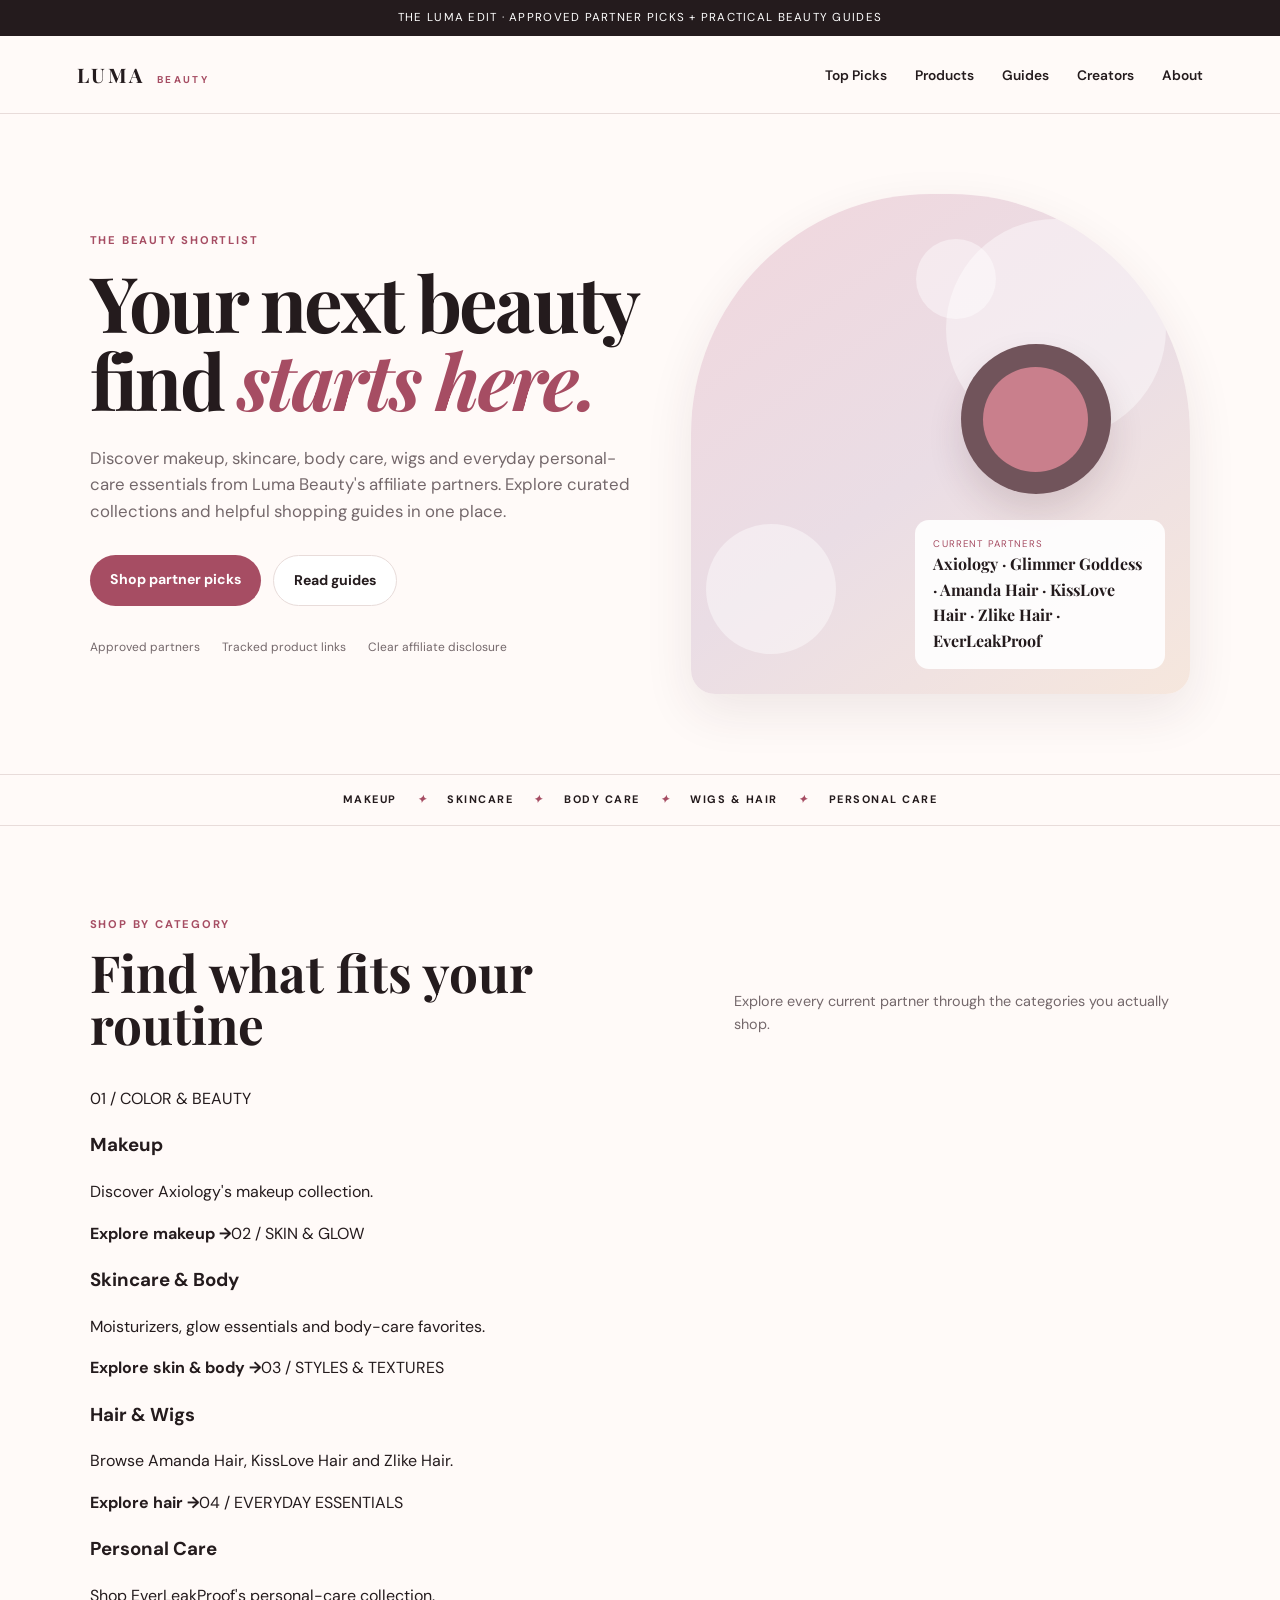
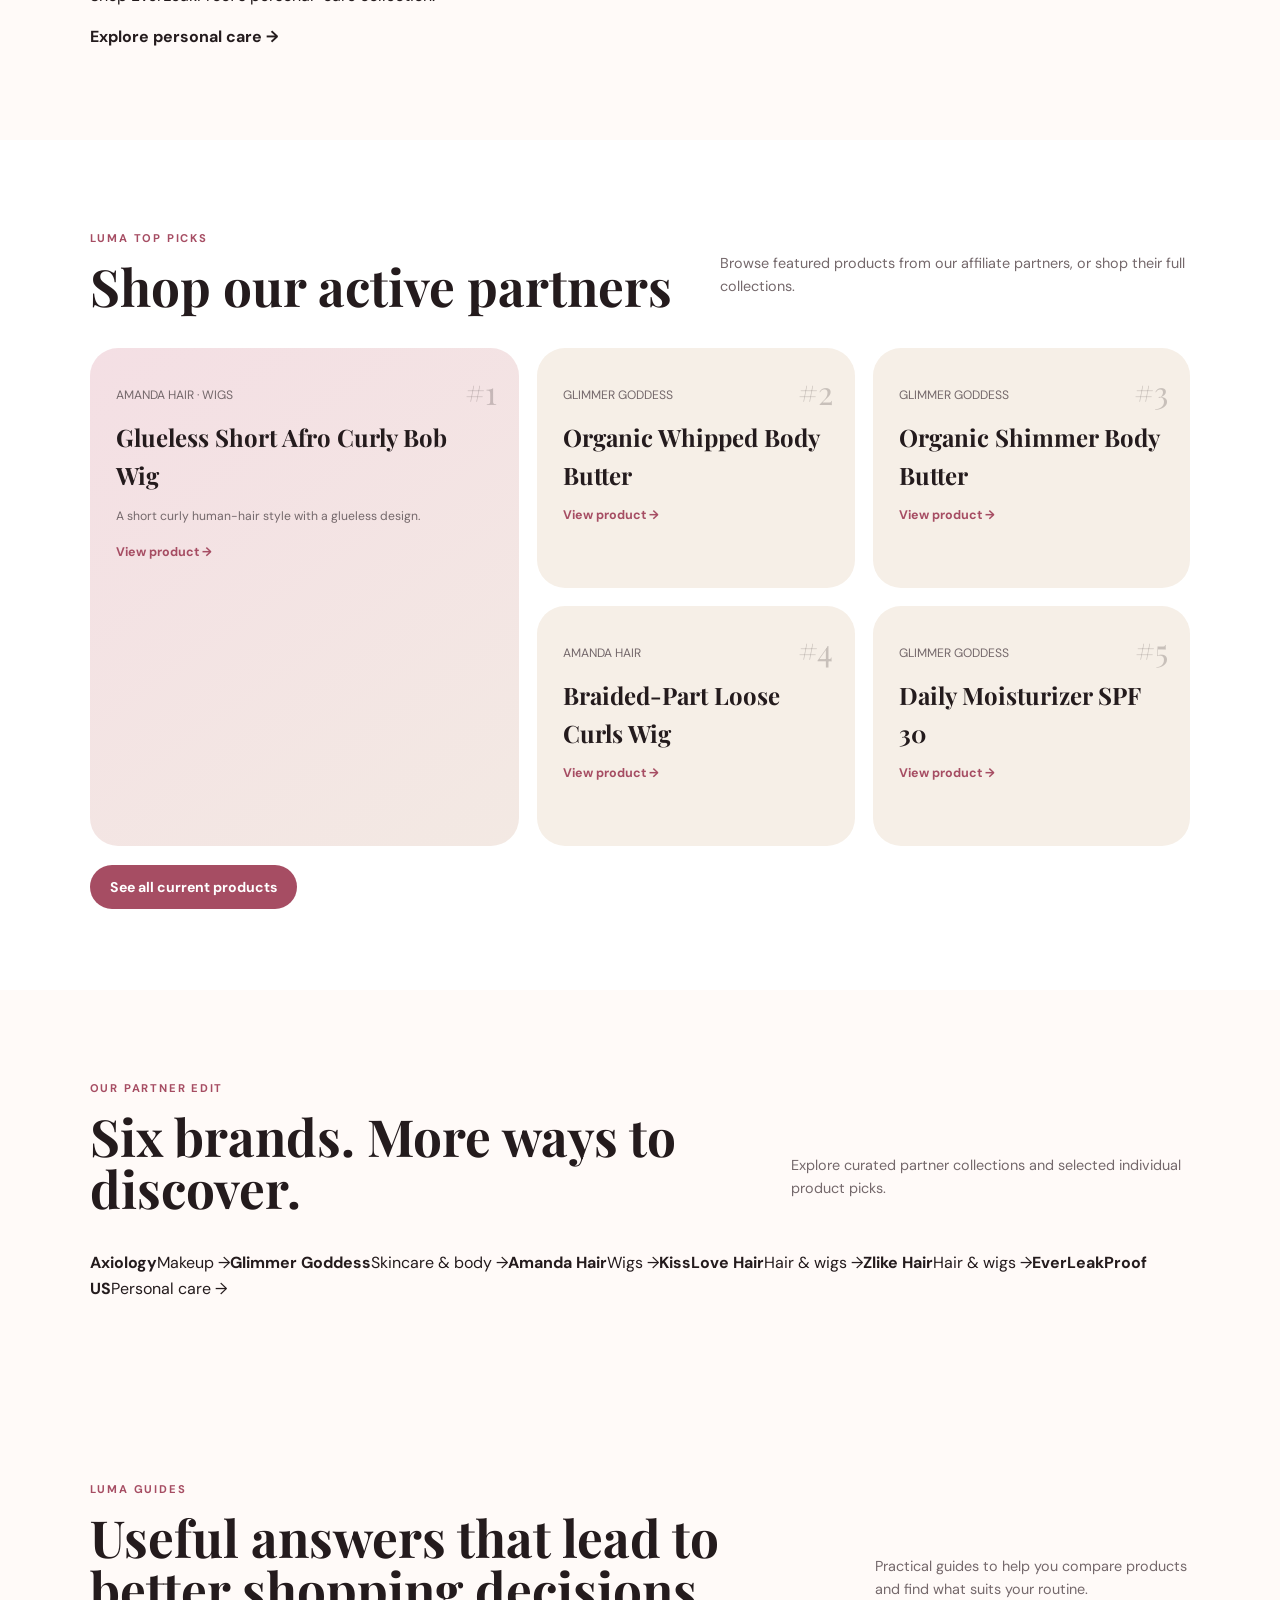
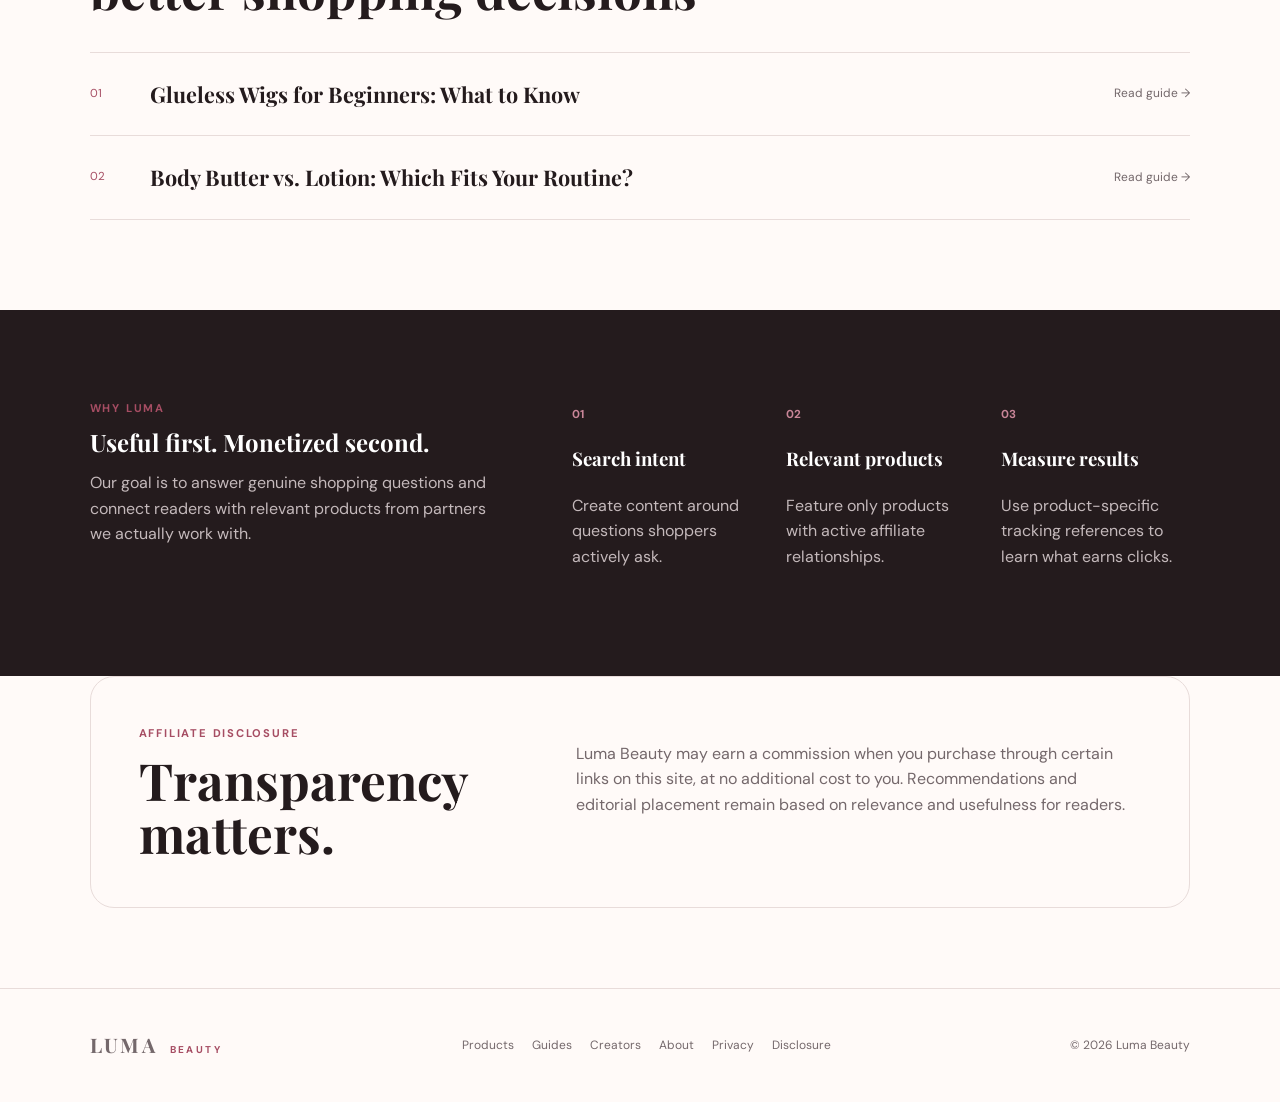
==== commit b1f41c33: "Expand Luma storefront for six affiliate brands and four shopping categories" ====
--- a/index.html
+++ b/index.html
@@ -1,9 +1,9 @@
 <!DOCTYPE html>
-<html lang="en"><head><meta charset="UTF-8"><meta name="viewport" content="width=device-width,initial-scale=1"><meta name="description" content="Luma Beauty curates skincare, body care and hair picks from approved affiliate partners, plus practical beauty shopping guides."><meta name='impact-site-verification' value='c76e2729-aa9d-4bd6-af3c-0a9b155e65bc'><title>Luma Beauty | Skincare, Body Care & Hair Picks</title><link rel="canonical" href="https://lumabeautyfashion.com/"><link rel="preconnect" href="https://fonts.googleapis.com"><link rel="preconnect" href="https://fonts.gstatic.com" crossorigin><link href="https://fonts.googleapis.com/css2?family=DM+Sans:wght@400;500;600;700&family=Playfair+Display:ital,wght@0,600;0,700;1,600&display=swap" rel="stylesheet"><link rel="stylesheet" href="styles.css"><link rel="stylesheet" href="creator.css"></head>
+<html lang="en"><head><meta charset="UTF-8"><meta name="viewport" content="width=device-width,initial-scale=1"><meta name="description" content="Luma Beauty curates makeup, skincare, hair and personal-care finds from approved affiliate partners, plus practical beauty shopping guides."><meta name='impact-site-verification' value='c76e2729-aa9d-4bd6-af3c-0a9b155e65bc'><meta name="p:domain_verify" content="23563216c51285e112d56ab90bf991e2"/><title>Luma Beauty | Makeup, Skincare, Hair & Personal Care</title><link rel="canonical" href="https://lumabeautyfashion.com/"><link rel="preconnect" href="https://fonts.googleapis.com"><link rel="preconnect" href="https://fonts.gstatic.com" crossorigin><link href="https://fonts.googleapis.com/css2?family=DM+Sans:wght@400;500;600;700&family=Playfair+Display:ital,wght@0,600;0,700;1,600&display=swap" rel="stylesheet"><link rel="stylesheet" href="styles.css"><link rel="stylesheet" href="creator.css"></head>
 <body><div class="announcement">THE LUMA EDIT · APPROVED PARTNER PICKS + PRACTICAL BEAUTY GUIDES</div><header class="site-header"><a class="brand" href="index.html">LUMA <span>BEAUTY</span></a><button class="menu-toggle" aria-label="Toggle navigation" aria-expanded="false">☰</button><nav class="nav-links" aria-label="Primary navigation"><a href="#top-picks">Top Picks</a><a href="products.html">Products</a><a href="#guides">Guides</a><a href="creators.html">Creators</a><a href="about.html">About</a></nav></header>
-<main id="top"><section class="hero hero-v2"><div class="hero-copy"><p class="eyebrow">THE BEAUTY SHORTLIST</p><h1>Beauty picks you can <em>actually shop.</em></h1><p class="hero-text">Luma Beauty highlights current skincare, body-care and hair products from approved affiliate partners, then builds useful guides around the questions shoppers are already asking.</p><div class="hero-actions"><a class="button button-primary" href="products.html">Shop partner picks</a><a class="button button-secondary" href="#guides">Read guides</a></div><div class="trust-row"><span>Approved partners</span><span>Tracked product links</span><span>Clear affiliate disclosure</span></div></div><div class="editorial-orbit" aria-label="Luma Beauty editorial illustration"><div class="orb orb-a"></div><div class="orb orb-b"></div><div class="orb orb-c"></div><div class="beauty-object blush-compact"><i></i></div><div class="orbit-note"><small>CURRENT PARTNERS</small><strong>Glimmer Goddess · Amanda Hair</strong></div></div></section>
-<section class="ticker" aria-label="Current product topics"><span>BODY BUTTER</span><i>✦</i><span>SHIMMER BODY CARE</span><i>✦</i><span>SPF MOISTURIZER</span><i>✦</i><span>GLUELESS WIGS</span><i>✦</i><span>CURLY BOBS</span></section>
-<section class="section top-picks-section" id="top-picks"><div class="section-heading"><div><p class="eyebrow">LUMA TOP PICKS</p><h2>Shop our active partners</h2></div><p>Only products tied to an active Luma Beauty affiliate relationship are listed for shopping.</p></div><div class="top-picks-grid"><article class="top-pick hero-pick"><div class="pick-rank">#1</div><div class="pick-copy"><p>AMANDA HAIR · WIGS</p><h3>Glueless Short Afro Curly Bob Wig</h3><p>A short curly human-hair style with a glueless design.</p><a href="products.html#afro-curly-bob">View product →</a></div></article><article class="top-pick"><div class="pick-rank">#2</div><p>GLIMMER GODDESS</p><h3>Organic Whipped Body Butter</h3><a href="products.html#whipped-body-butter">View product →</a></article><article class="top-pick"><div class="pick-rank">#3</div><p>GLIMMER GODDESS</p><h3>Organic Shimmer Body Butter</h3><a href="products.html#shimmer-body-butter">View product →</a></article><article class="top-pick"><div class="pick-rank">#4</div><p>AMANDA HAIR</p><h3>Braided-Part Loose Curls Wig</h3><a href="products.html#braided-loose-curls">View product →</a></article><article class="top-pick"><div class="pick-rank">#5</div><p>GLIMMER GODDESS</p><h3>Daily Moisturizer SPF 30</h3><a href="products.html#spf30-moisturizer">View product →</a></article></div><div class="section-cta"><a class="button button-primary" href="products.html">See all current products</a></div></section>
-<section class="section guides-section" id="guides"><div class="section-heading"><div><p class="eyebrow">LUMA GUIDES</p><h2>Useful answers that lead to better shopping decisions</h2></div><p>These pages are built around real product categories we can currently monetize rather than placeholder topics.</p></div><div class="guide-list"><a href="guides/glueless-wigs-for-beginners.html"><span>01</span><strong>Glueless Wigs for Beginners: What to Know</strong><em>Read guide →</em></a><a href="guides/body-butter-vs-lotion.html"><span>02</span><strong>Body Butter vs. Lotion: Which Fits Your Routine?</strong><em>Read guide →</em></a></div></section>
+<main id="top"><section class="hero hero-v2"><div class="hero-copy"><p class="eyebrow">THE BEAUTY SHORTLIST</p><h1>Your next beauty find <em>starts here.</em></h1><p class="hero-text">Discover makeup, skincare, body care, wigs and everyday personal-care essentials from Luma Beauty's affiliate partners. Explore curated collections and helpful shopping guides in one place.</p><div class="hero-actions"><a class="button button-primary" href="products.html">Shop partner picks</a><a class="button button-secondary" href="#guides">Read guides</a></div><div class="trust-row"><span>Approved partners</span><span>Tracked product links</span><span>Clear affiliate disclosure</span></div></div><div class="editorial-orbit" aria-label="Luma Beauty editorial illustration"><div class="orb orb-a"></div><div class="orb orb-b"></div><div class="orb orb-c"></div><div class="beauty-object blush-compact"><i></i></div><div class="orbit-note"><small>CURRENT PARTNERS</small><strong>Axiology · Glimmer Goddess · Amanda Hair · KissLove Hair · Zlike Hair · EverLeakProof</strong></div></div></section>
+<section class="ticker" aria-label="Current product topics"><span>MAKEUP</span><i>✦</i><span>SKINCARE</span><i>✦</i><span>BODY CARE</span><i>✦</i><span>WIGS &amp; HAIR</span><i>✦</i><span>PERSONAL CARE</span></section>
+<section class="section category-section" id="shop-categories"><div class="section-heading"><div><p class="eyebrow">SHOP BY CATEGORY</p><h2>Find what fits your routine</h2></div><p>Explore every current partner through the categories you actually shop.</p></div><div class="category-grid"><a class="category-tile tile-makeup" href="products.html?category=makeup"><span>01 / COLOR &amp; BEAUTY</span><h3>Makeup</h3><p>Discover Axiology's makeup collection.</p><strong>Explore makeup →</strong></a><a class="category-tile tile-skin" href="products.html?category=skincare"><span>02 / SKIN &amp; GLOW</span><h3>Skincare &amp; Body</h3><p>Moisturizers, glow essentials and body-care favorites.</p><strong>Explore skin &amp; body →</strong></a><a class="category-tile tile-hair" href="products.html?category=hair"><span>03 / STYLES &amp; TEXTURES</span><h3>Hair &amp; Wigs</h3><p>Browse Amanda Hair, KissLove Hair and Zlike Hair.</p><strong>Explore hair →</strong></a><a class="category-tile tile-care" href="products.html?category=personal-care"><span>04 / EVERYDAY ESSENTIALS</span><h3>Personal Care</h3><p>Shop EverLeakProof's personal-care collection.</p><strong>Explore personal care →</strong></a></div></section><section class="section top-picks-section" id="top-picks"><div class="section-heading"><div><p class="eyebrow">LUMA TOP PICKS</p><h2>Shop our active partners</h2></div><p>Browse featured products from our affiliate partners, or shop their full collections.</p></div><div class="top-picks-grid"><article class="top-pick hero-pick"><div class="pick-rank">#1</div><div class="pick-copy"><p>AMANDA HAIR · WIGS</p><h3>Glueless Short Afro Curly Bob Wig</h3><p>A short curly human-hair style with a glueless design.</p><a href="products.html#afro-curly-bob">View product →</a></div></article><article class="top-pick"><div class="pick-rank">#2</div><p>GLIMMER GODDESS</p><h3>Organic Whipped Body Butter</h3><a href="products.html#whipped-body-butter">View product →</a></article><article class="top-pick"><div class="pick-rank">#3</div><p>GLIMMER GODDESS</p><h3>Organic Shimmer Body Butter</h3><a href="products.html#shimmer-body-butter">View product →</a></article><article class="top-pick"><div class="pick-rank">#4</div><p>AMANDA HAIR</p><h3>Braided-Part Loose Curls Wig</h3><a href="products.html#braided-loose-curls">View product →</a></article><article class="top-pick"><div class="pick-rank">#5</div><p>GLIMMER GODDESS</p><h3>Daily Moisturizer SPF 30</h3><a href="products.html#spf30-moisturizer">View product →</a></article></div><div class="section-cta"><a class="button button-primary" href="products.html">See all current products</a></div></section>
+<section class="section partner-section" id="brands"><div class="section-heading"><div><p class="eyebrow">OUR PARTNER EDIT</p><h2>Six brands. More ways to discover.</h2></div><p>Explore curated partner collections and selected individual product picks.</p></div><div class="partner-grid"><a href="products.html#axiology-collection"><strong>Axiology</strong><span>Makeup →</span></a><a href="products.html#whipped-body-butter"><strong>Glimmer Goddess</strong><span>Skincare &amp; body →</span></a><a href="products.html#afro-curly-bob"><strong>Amanda Hair</strong><span>Wigs →</span></a><a href="products.html#kisslove-hair-collection"><strong>KissLove Hair</strong><span>Hair &amp; wigs →</span></a><a href="products.html#zlike-hair-collection"><strong>Zlike Hair</strong><span>Hair &amp; wigs →</span></a><a href="products.html#everleakproof-collection"><strong>EverLeakProof US</strong><span>Personal care →</span></a></div></section><section class="section guides-section" id="guides"><div class="section-heading"><div><p class="eyebrow">LUMA GUIDES</p><h2>Useful answers that lead to better shopping decisions</h2></div><p>Practical guides to help you compare products and find what suits your routine.</p></div><div class="guide-list"><a href="guides/glueless-wigs-for-beginners.html"><span>01</span><strong>Glueless Wigs for Beginners: What to Know</strong><em>Read guide →</em></a><a href="guides/body-butter-vs-lotion.html"><span>02</span><strong>Body Butter vs. Lotion: Which Fits Your Routine?</strong><em>Read guide →</em></a></div></section>
 <section class="section why-section"><div class="why-copy"><p class="eyebrow">WHY LUMA</p><h2>Useful first. Monetized second.</h2><p>Our goal is to answer genuine shopping questions and connect readers with relevant products from partners we actually work with.</p></div><div class="principles"><div><strong>01</strong><h3>Search intent</h3><p>Create content around questions shoppers actively ask.</p></div><div><strong>02</strong><h3>Relevant products</h3><p>Feature only products with active affiliate relationships.</p></div><div><strong>03</strong><h3>Measure results</h3><p>Use product-specific tracking references to learn what earns clicks.</p></div></div></section>
 <section class="disclosure" id="disclosure"><div><p class="eyebrow">AFFILIATE DISCLOSURE</p><h2>Transparency matters.</h2></div><p>Luma Beauty may earn a commission when you purchase through certain links on this site, at no additional cost to you. Recommendations and editorial placement remain based on relevance and usefulness for readers.</p></section></main><footer><a class="brand footer-brand" href="index.html">LUMA <span>BEAUTY</span></a><div class="footer-links"><a href="products.html">Products</a><a href="#guides">Guides</a><a href="creators.html">Creators</a><a href="about.html">About</a><a href="privacy.html">Privacy</a><a href="#disclosure">Disclosure</a></div><p>© <span id="year"></span> Luma Beauty</p></footer><script src="script.js"></script></body></html>
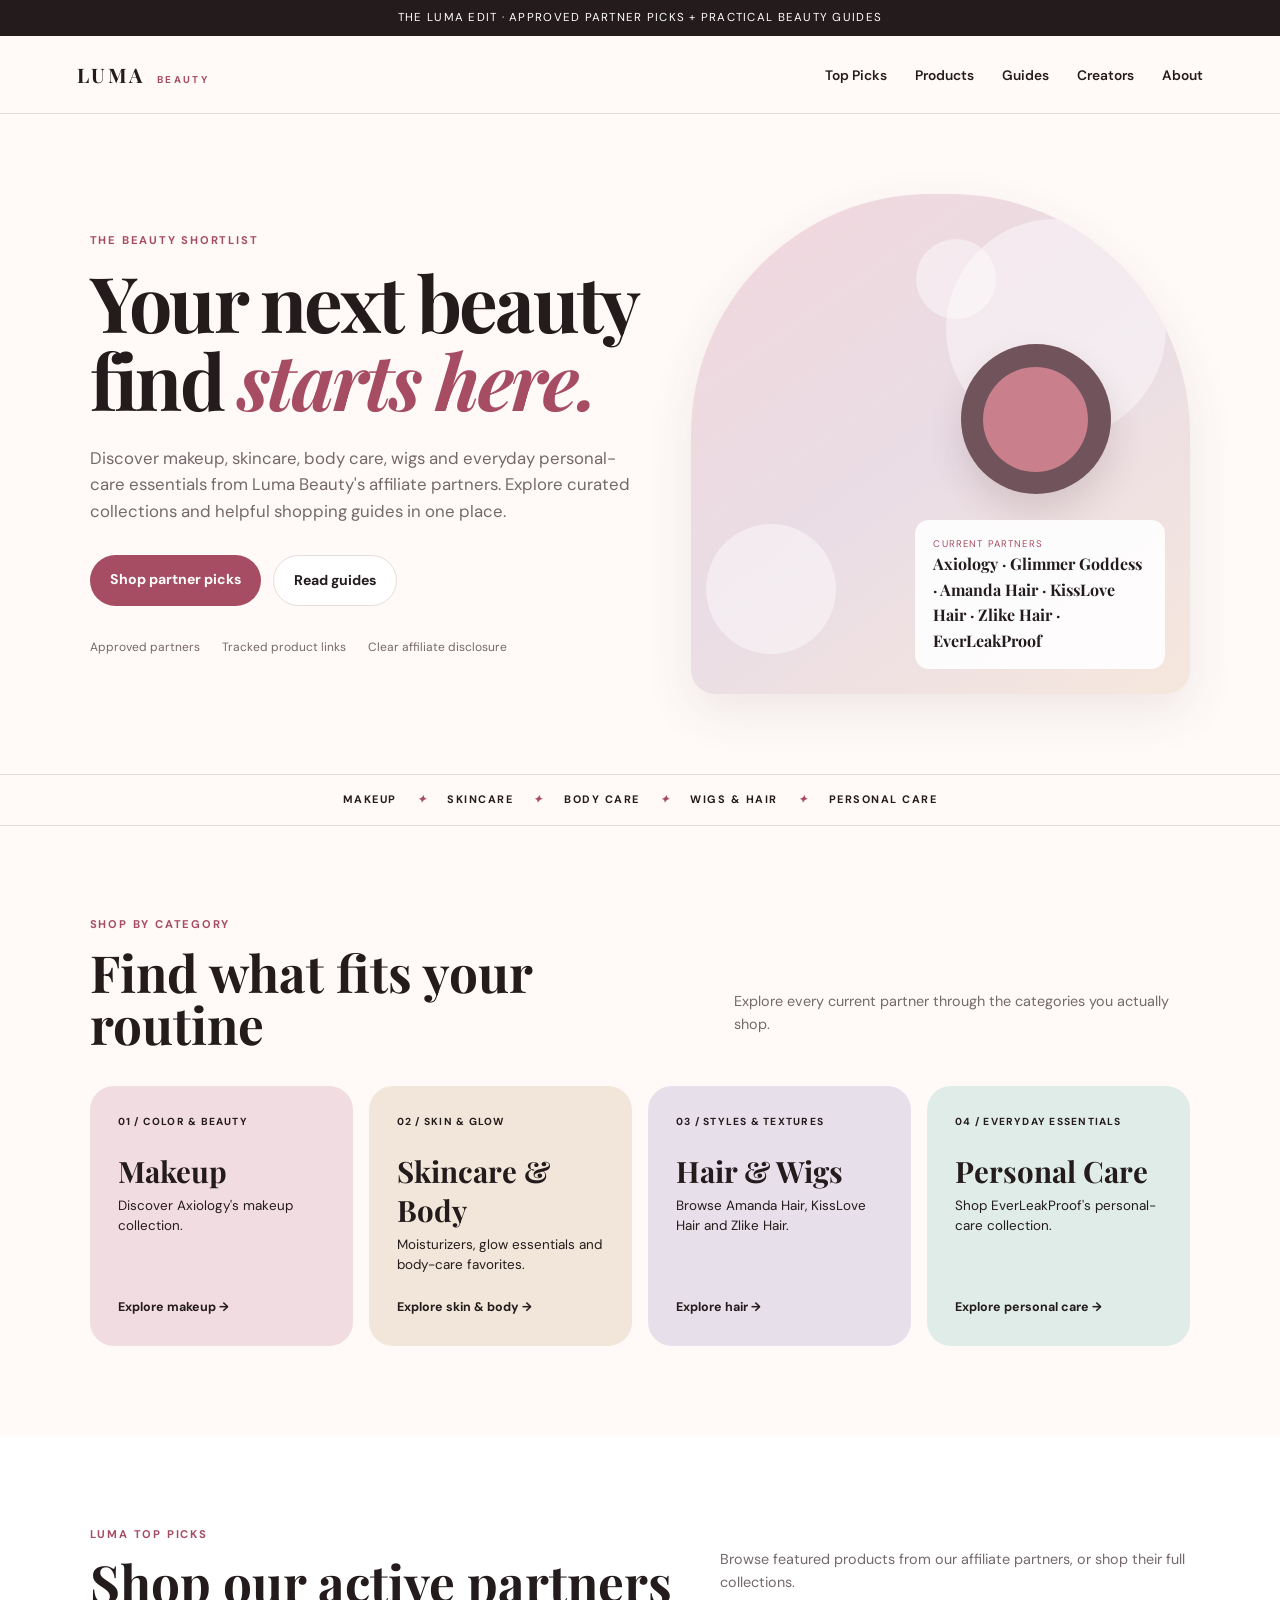
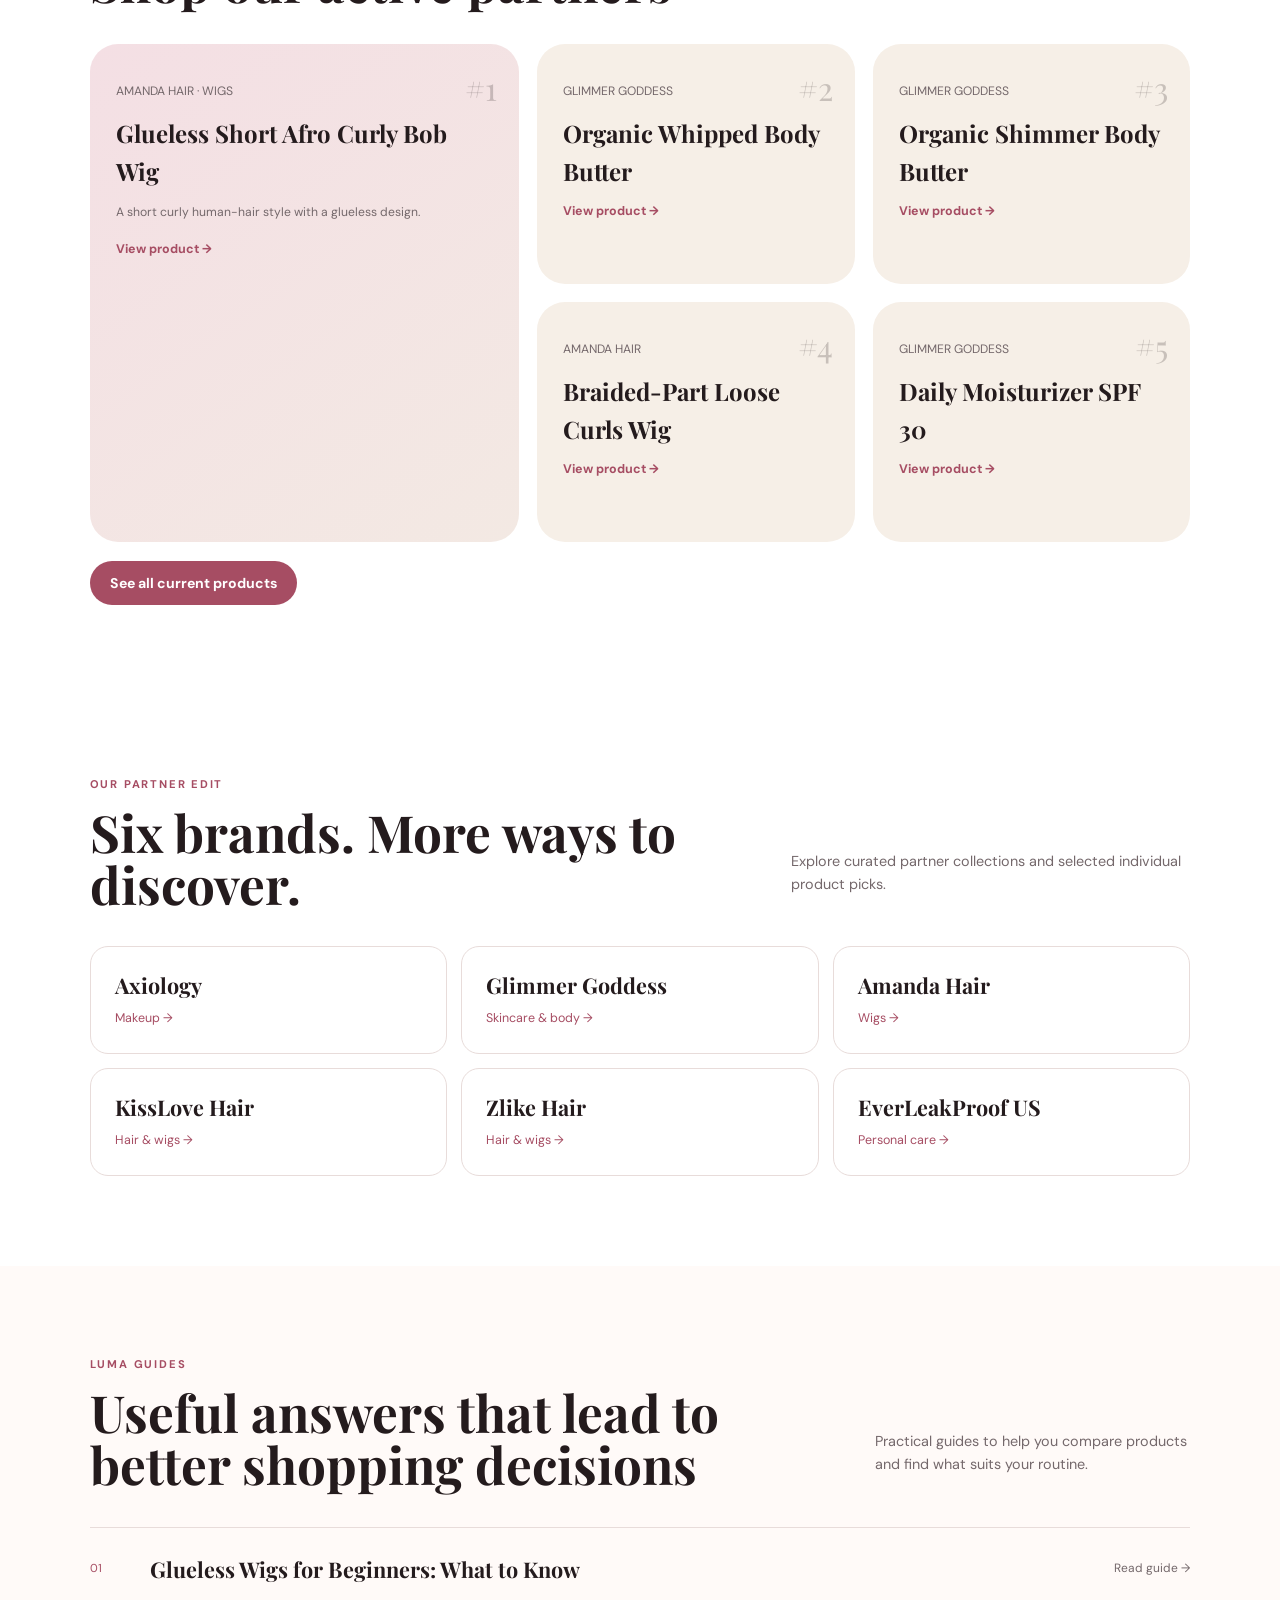
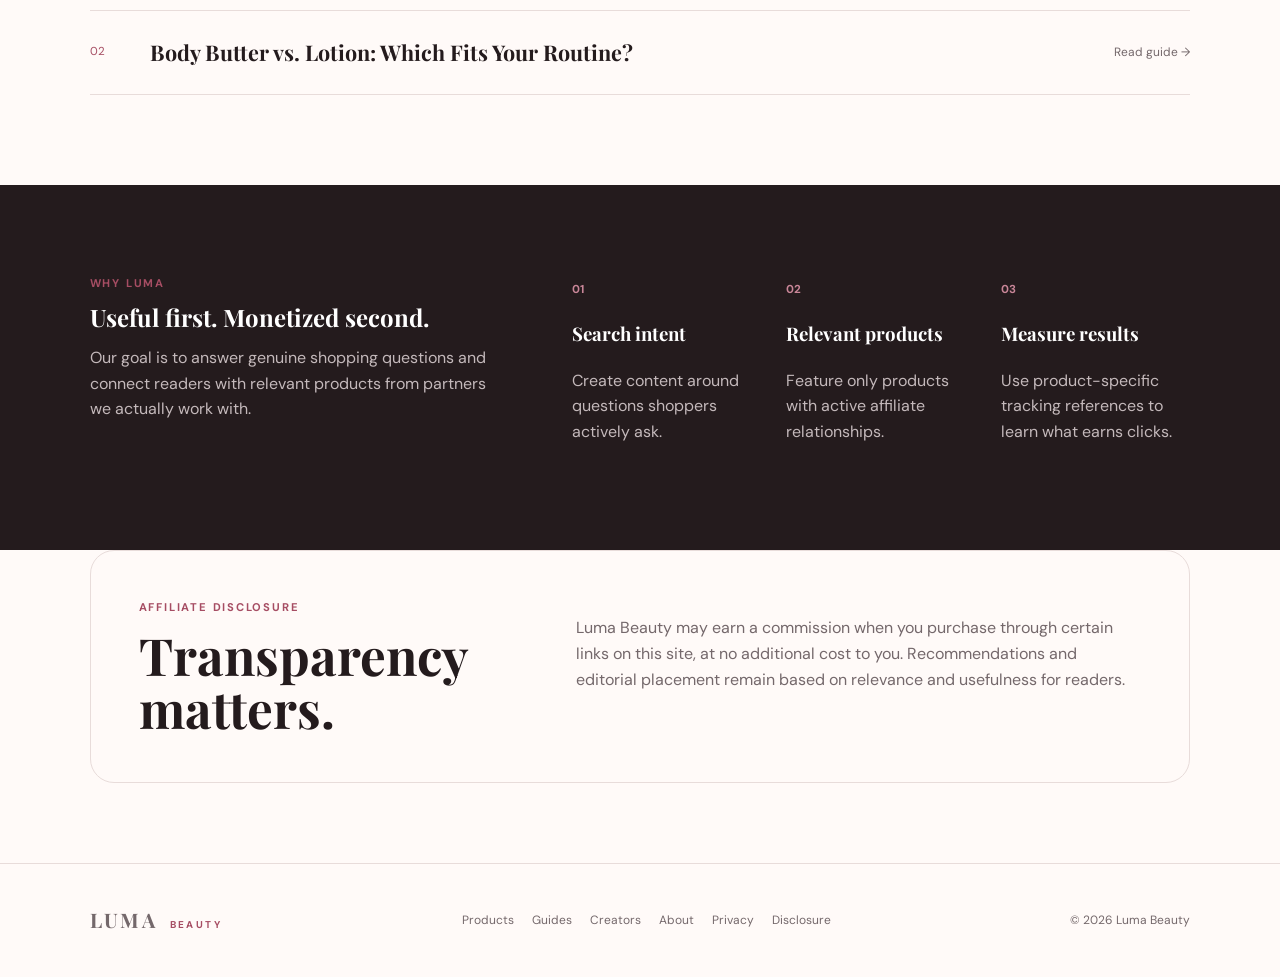
==== commit eae77a1d: "Capture creator referral landings on storefront and editorial pages" ====
--- a/index.html
+++ b/index.html
@@ -6,4 +6,4 @@
 <section class="section category-section" id="shop-categories"><div class="section-heading"><div><p class="eyebrow">SHOP BY CATEGORY</p><h2>Find what fits your routine</h2></div><p>Explore every current partner through the categories you actually shop.</p></div><div class="category-grid"><a class="category-tile tile-makeup" href="products.html?category=makeup"><span>01 / COLOR &amp; BEAUTY</span><h3>Makeup</h3><p>Discover Axiology's makeup collection.</p><strong>Explore makeup →</strong></a><a class="category-tile tile-skin" href="products.html?category=skincare"><span>02 / SKIN &amp; GLOW</span><h3>Skincare &amp; Body</h3><p>Moisturizers, glow essentials and body-care favorites.</p><strong>Explore skin &amp; body →</strong></a><a class="category-tile tile-hair" href="products.html?category=hair"><span>03 / STYLES &amp; TEXTURES</span><h3>Hair &amp; Wigs</h3><p>Browse Amanda Hair, KissLove Hair and Zlike Hair.</p><strong>Explore hair →</strong></a><a class="category-tile tile-care" href="products.html?category=personal-care"><span>04 / EVERYDAY ESSENTIALS</span><h3>Personal Care</h3><p>Shop EverLeakProof's personal-care collection.</p><strong>Explore personal care →</strong></a></div></section><section class="section top-picks-section" id="top-picks"><div class="section-heading"><div><p class="eyebrow">LUMA TOP PICKS</p><h2>Shop our active partners</h2></div><p>Browse featured products from our affiliate partners, or shop their full collections.</p></div><div class="top-picks-grid"><article class="top-pick hero-pick"><div class="pick-rank">#1</div><div class="pick-copy"><p>AMANDA HAIR · WIGS</p><h3>Glueless Short Afro Curly Bob Wig</h3><p>A short curly human-hair style with a glueless design.</p><a href="products.html#afro-curly-bob">View product →</a></div></article><article class="top-pick"><div class="pick-rank">#2</div><p>GLIMMER GODDESS</p><h3>Organic Whipped Body Butter</h3><a href="products.html#whipped-body-butter">View product →</a></article><article class="top-pick"><div class="pick-rank">#3</div><p>GLIMMER GODDESS</p><h3>Organic Shimmer Body Butter</h3><a href="products.html#shimmer-body-butter">View product →</a></article><article class="top-pick"><div class="pick-rank">#4</div><p>AMANDA HAIR</p><h3>Braided-Part Loose Curls Wig</h3><a href="products.html#braided-loose-curls">View product →</a></article><article class="top-pick"><div class="pick-rank">#5</div><p>GLIMMER GODDESS</p><h3>Daily Moisturizer SPF 30</h3><a href="products.html#spf30-moisturizer">View product →</a></article></div><div class="section-cta"><a class="button button-primary" href="products.html">See all current products</a></div></section>
 <section class="section partner-section" id="brands"><div class="section-heading"><div><p class="eyebrow">OUR PARTNER EDIT</p><h2>Six brands. More ways to discover.</h2></div><p>Explore curated partner collections and selected individual product picks.</p></div><div class="partner-grid"><a href="products.html#axiology-collection"><strong>Axiology</strong><span>Makeup →</span></a><a href="products.html#whipped-body-butter"><strong>Glimmer Goddess</strong><span>Skincare &amp; body →</span></a><a href="products.html#afro-curly-bob"><strong>Amanda Hair</strong><span>Wigs →</span></a><a href="products.html#kisslove-hair-collection"><strong>KissLove Hair</strong><span>Hair &amp; wigs →</span></a><a href="products.html#zlike-hair-collection"><strong>Zlike Hair</strong><span>Hair &amp; wigs →</span></a><a href="products.html#everleakproof-collection"><strong>EverLeakProof US</strong><span>Personal care →</span></a></div></section><section class="section guides-section" id="guides"><div class="section-heading"><div><p class="eyebrow">LUMA GUIDES</p><h2>Useful answers that lead to better shopping decisions</h2></div><p>Practical guides to help you compare products and find what suits your routine.</p></div><div class="guide-list"><a href="guides/glueless-wigs-for-beginners.html"><span>01</span><strong>Glueless Wigs for Beginners: What to Know</strong><em>Read guide →</em></a><a href="guides/body-butter-vs-lotion.html"><span>02</span><strong>Body Butter vs. Lotion: Which Fits Your Routine?</strong><em>Read guide →</em></a></div></section>
 <section class="section why-section"><div class="why-copy"><p class="eyebrow">WHY LUMA</p><h2>Useful first. Monetized second.</h2><p>Our goal is to answer genuine shopping questions and connect readers with relevant products from partners we actually work with.</p></div><div class="principles"><div><strong>01</strong><h3>Search intent</h3><p>Create content around questions shoppers actively ask.</p></div><div><strong>02</strong><h3>Relevant products</h3><p>Feature only products with active affiliate relationships.</p></div><div><strong>03</strong><h3>Measure results</h3><p>Use product-specific tracking references to learn what earns clicks.</p></div></div></section>
-<section class="disclosure" id="disclosure"><div><p class="eyebrow">AFFILIATE DISCLOSURE</p><h2>Transparency matters.</h2></div><p>Luma Beauty may earn a commission when you purchase through certain links on this site, at no additional cost to you. Recommendations and editorial placement remain based on relevance and usefulness for readers.</p></section></main><footer><a class="brand footer-brand" href="index.html">LUMA <span>BEAUTY</span></a><div class="footer-links"><a href="products.html">Products</a><a href="#guides">Guides</a><a href="creators.html">Creators</a><a href="about.html">About</a><a href="privacy.html">Privacy</a><a href="#disclosure">Disclosure</a></div><p>© <span id="year"></span> Luma Beauty</p></footer><script src="script.js"></script></body></html>+<section class="disclosure" id="disclosure"><div><p class="eyebrow">AFFILIATE DISCLOSURE</p><h2>Transparency matters.</h2></div><p>Luma Beauty may earn a commission when you purchase through certain links on this site, at no additional cost to you. Recommendations and editorial placement remain based on relevance and usefulness for readers.</p></section></main><footer><a class="brand footer-brand" href="index.html">LUMA <span>BEAUTY</span></a><div class="footer-links"><a href="products.html">Products</a><a href="#guides">Guides</a><a href="creators.html">Creators</a><a href="about.html">About</a><a href="privacy.html">Privacy</a><a href="#disclosure">Disclosure</a></div><p>© <span id="year"></span> Luma Beauty</p></footer><script src="script.js"></script><script src="luma-config.js"></script><script src="creator-backend.js"></script></body></html>
--- a/styles.css
+++ b/styles.css
@@ -1 +1,3 @@
-:root{--ink:#241b1d;--muted:#74686b;--paper:#fffaf8;--rose:#a64d63;--rose-dark:#783447;--blush:#f4dde2;--mauve:#e7dde8;--sand:#eee2d4;--cream:#f6efe7;--line:#e8dcda;--white:#fff;--shadow:0 18px 50px rgba(70,38,46,.09)}*{box-sizing:border-box}html{scroll-behavior:smooth}body{margin:0;background:var(--paper);color:var(--ink);font-family:'DM Sans',sans-serif;line-height:1.6}a{color:inherit;text-decoration:none}.announcement{background:var(--ink);color:#fff;text-align:center;font-size:.72rem;letter-spacing:.11em;padding:9px 16px}.site-header{height:78px;display:flex;align-items:center;justify-content:space-between;padding:0 clamp(22px,6vw,90px);border-bottom:1px solid var(--line);background:rgba(255,250,248,.95);position:sticky;top:0;z-index:30;backdrop-filter:blur(12px)}.brand{font-family:'Playfair Display',serif;font-size:1.25rem;font-weight:700;letter-spacing:.12em}.brand span{font-family:'DM Sans',sans-serif;font-size:.62rem;color:var(--rose);margin-left:5px}.nav-links{display:flex;gap:28px;font-size:.86rem;font-weight:600}.nav-links a:hover,.active-nav{color:var(--rose)}.menu-toggle{display:none;border:0;background:none;font-size:1.4rem}.hero{padding:72px clamp(22px,7vw,110px);display:grid;grid-template-columns:1.05fr .95fr;gap:50px;align-items:center;min-height:660px}.eyebrow,.mini-label,.product-kicker{color:var(--rose);font-size:.7rem;font-weight:700;letter-spacing:.16em;margin:0 0 12px}.hero h1,.section h2,.catalog-hero h1,.catalog-manage-note h2,.disclosure h2{font-family:'Playfair Display',serif;line-height:1.02;margin:0}.hero h1{font-size:clamp(3rem,6vw,5.6rem);letter-spacing:-.035em}.hero h1 em{color:var(--rose)}.hero-text{max-width:630px;color:var(--muted);font-size:1.05rem;margin:26px 0 30px}.hero-actions{display:flex;gap:12px;flex-wrap:wrap}.button{padding:13px 20px;border-radius:999px;font-size:.88rem;font-weight:700}.button-primary{background:var(--rose);color:#fff}.button-secondary{border:1px solid var(--line);background:#fff}.trust-row{display:flex;gap:22px;flex-wrap:wrap;margin-top:32px;color:var(--muted);font-size:.75rem}.editorial-orbit{height:500px;border-radius:48% 48% 24px 24px;background:linear-gradient(145deg,#f1d7dd,#eadde5 52%,#f6e7dd);position:relative;overflow:hidden;box-shadow:var(--shadow)}.orb{position:absolute;border-radius:50%;background:rgba(255,255,255,.42)}.orb-a{width:220px;height:220px;right:24px;top:25px}.orb-b{width:130px;height:130px;left:15px;bottom:40px}.orb-c{width:80px;height:80px;left:45%;top:9%}.beauty-object{position:absolute;box-shadow:0 18px 35px rgba(70,38,46,.14)}.lip-oil{width:46px;height:210px;background:#d7b09f;border-radius:22px;left:23%;top:27%;transform:rotate(-10deg)}.lip-oil:before{content:'';position:absolute;width:28px;height:65px;background:#a55a6a;border-radius:12px 12px 6px 6px;left:9px;top:35px}.lip-oil span{position:absolute;width:24px;height:85px;background:#3d3134;left:11px;top:-55px;border-radius:5px}.blush-compact{width:150px;height:150px;border-radius:50%;background:#71545b;right:16%;top:30%;display:grid;place-items:center}.blush-compact i{width:105px;height:105px;border-radius:50%;background:#c97f8c}.mascara{width:28px;height:185px;background:#44373a;border-radius:14px;left:45%;bottom:15%;transform:rotate(8deg)}.mascara span{position:absolute;width:7px;height:80px;background:#2b2224;left:10px;top:-56px}.orbit-note{position:absolute;right:5%;bottom:5%;background:rgba(255,255,255,.9);padding:16px 18px;border-radius:14px;display:flex;flex-direction:column;max-width:250px}.orbit-note small{color:var(--rose);font-size:.6rem;letter-spacing:.12em}.orbit-note strong{font-family:'Playfair Display',serif;font-size:1rem}.ticker{display:flex;gap:20px;justify-content:center;flex-wrap:wrap;padding:16px 24px;border-block:1px solid var(--line);font-size:.68rem;font-weight:700;letter-spacing:.14em}.ticker i{color:var(--rose)}.section{padding:90px clamp(22px,7vw,110px)}.section-heading{display:flex;justify-content:space-between;align-items:end;gap:40px;margin-bottom:36px}.section-heading h2,.catalog-manage-note h2,.disclosure h2{font-size:clamp(2.1rem,4vw,3.6rem)}.section-heading>p{max-width:470px;color:var(--muted);font-size:.9rem}.top-picks-section{background:#fff}.top-picks-grid{display:grid;grid-template-columns:1.35fr repeat(2,1fr);gap:18px}.top-pick{position:relative;background:var(--cream);border-radius:28px;padding:26px;min-height:240px;overflow:hidden}.hero-pick{grid-row:span 2;min-height:498px;background:linear-gradient(145deg,#f4dfe4,#f3e9e3)}.pick-rank{position:absolute;right:22px;top:18px;font-family:'Playfair Display',serif;font-size:2rem;color:rgba(36,27,29,.22)}.pick-art{height:220px;display:grid;place-items:center}.lip-stain-art span{width:58px;height:170px;border-radius:16px;background:#8f4356;transform:rotate(-12deg);box-shadow:0 18px 25px rgba(80,41,50,.15)}.pick-copy p,.top-pick>p{color:var(--muted);font-size:.76rem}.pick-copy h3,.top-pick h3{font-family:'Playfair Display',serif;font-size:1.5rem;margin:6px 0}.pick-copy a,.top-pick a{font-size:.78rem;font-weight:700;color:var(--rose)}.mini-art{height:95px;border-radius:50%;margin-bottom:20px}.oil-art{background:radial-gradient(circle at 45% 45%,#efc7cb 0 28%,transparent 29%),linear-gradient(135deg,#eadfe3,#f5ece8)}.blush-art{background:radial-gradient(circle,#bc6c7d 0 30%,#ead8de 31% 58%,#f6eeee 59%)}.mascara-art{background:linear-gradient(75deg,transparent 43%,#403336 44% 53%,transparent 54%),radial-gradient(circle,#e8dedf,#f8f2ef)}.skin-art{background:radial-gradient(circle at center,#d9bba2 0 35%,#efe2d4 36% 65%,#f8f0e9 66%)}.section-cta{margin-top:28px}.trend-section{background:var(--paper)}.trend-layout{display:grid;grid-template-columns:1.3fr .85fr .85fr;gap:18px}.trend-feature,.trend-small,.trend-wide{position:relative;border-radius:30px;padding:30px;overflow:hidden;min-height:280px}.trend-feature{grid-row:span 2;background:#f0d7dc}.trend-small{background:#eadfe7}.cocoa-wave{background:#e8ddd7}.trend-wide{grid-column:2/4;background:#e5e5e7;display:flex;justify-content:space-between;align-items:center}.trend-number{font-family:'Playfair Display',serif;color:rgba(36,27,29,.35);font-size:1.8rem}.trend-feature h3,.trend-small h3,.trend-wide h3{font-family:'Playfair Display',serif;font-size:1.6rem;margin:8px 0}.trend-feature p,.trend-small p,.trend-wide p{font-size:.8rem;color:var(--muted)}.trend-feature a{font-size:.78rem;font-weight:700;color:var(--rose)}.organic-swatch{position:absolute;width:170px;height:170px;border-radius:60% 40% 55% 45%;right:-30px;bottom:-20px}.swatch-berry{background:#8e4055}.soft-circle{width:85px;height:85px;border-radius:50%;position:absolute;right:18px;bottom:18px}.circle-rose{background:#bd7b8b}.circle-cocoa{background:#71514d}.shimmer-orb{width:120px;height:120px;border-radius:50%;background:radial-gradient(circle at 35% 30%,#fff,#b8b8c0 45%,#777784 75%,#f7f7fb)}.guide-list{display:grid;border-top:1px solid var(--line)}.guide-list a{display:grid;grid-template-columns:60px 1fr auto;align-items:center;padding:24px 0;border-bottom:1px solid var(--line)}.guide-list span{color:var(--rose);font-size:.72rem}.guide-list strong{font-family:'Playfair Display',serif;font-size:1.35rem}.guide-list em{font-style:normal;font-size:.75rem;color:var(--muted)}.why-section{display:grid;grid-template-columns:.8fr 1.2fr;gap:70px;background:var(--ink);color:#fff}.why-copy p:last-child,.principles p{color:#c4b9bb}.principles{display:grid;grid-template-columns:repeat(3,1fr);gap:25px}.principles strong{color:#c98698;font-size:.72rem}.principles h3{font-family:'Playfair Display',serif}.disclosure{margin:0 clamp(22px,7vw,110px) 80px;padding:48px;border:1px solid var(--line);border-radius:24px;display:grid;grid-template-columns:.8fr 1.2fr;gap:60px}.disclosure>p{color:var(--muted)}.catalog-hero{padding:90px clamp(22px,8vw,130px) 55px}.catalog-hero h1{font-size:clamp(3rem,6vw,5.2rem);max-width:900px}.catalog-hero>p:last-child{max-width:720px;color:var(--muted);font-size:1rem}.catalog-tools{padding:0 clamp(22px,8vw,130px) 32px}.filters{display:flex;gap:8px;flex-wrap:wrap}.filter{border:1px solid var(--line);background:#fff;padding:9px 16px;border-radius:999px;font:600 .78rem 'DM Sans',sans-serif;cursor:pointer;color:var(--muted)}.filter.active,.filter:hover{background:var(--ink);color:#fff}.catalog-note{font-size:.75rem;color:var(--muted);margin-top:14px}.catalog-grid{padding:10px clamp(22px,8vw,130px) 90px;display:grid;grid-template-columns:repeat(2,1fr);gap:20px}.catalog-item{display:grid;grid-template-columns:180px 1fr;gap:22px;padding:22px;border-top:1px solid var(--line);background:#fff}.product-card.hidden{display:none}.catalog-art{min-height:220px;border-radius:50% 50% 32% 68%/40% 60% 40% 60%;display:grid;place-items:center;background:#f1e3e5}.catalog-art span{display:block}.art-stain span,.art-oil span,.art-mascara span,.art-lipliner span,.art-eyeliner span,.art-shadow span,.art-brow span{width:34px;height:130px;border-radius:14px;background:#8e4055}.art-oil{background:#f0dde3}.art-oil span{background:#d7a1a6}.art-lipliner{background:#eadfd8}.art-lipliner span{height:150px;width:16px;background:#7e4a48;transform:rotate(12deg)}.art-blush{background:#efdce0}.art-blush span{width:110px;height:110px;border-radius:50%;background:#b9697b}.art-mascara{background:#e5dfe4}.art-mascara span{background:#3c3033}.art-skin,.art-concealer{background:#efe3d7}.art-skin span,.art-concealer span{width:70px;height:120px;border-radius:15px;background:#d1ae94}.art-shadow{background:#dddde4}.art-shadow span{background:#86818e}.art-eyeliner{background:#e5d7d6}.art-eyeliner span{width:14px;background:#443638;transform:rotate(-15deg)}.art-brow{background:#e7dfdb}.art-brow span{background:#574548}.art-spray{background:#e6ecea}.art-spray span{width:62px;height:125px;border-radius:12px;background:#99aaa5}.art-brush{background:#efe5db}.art-brush span{width:24px;height:135px;border-radius:12px;background:#9a6f59;box-shadow:0 -35px 0 18px #4b3938}.catalog-item h2{font-family:'Playfair Display',serif;margin:5px 0;font-size:1.7rem}.catalog-item>div:last-child>p:not(.product-kicker){font-size:.8rem;color:var(--muted)}.priority{display:inline-block;font-size:.57rem;letter-spacing:.09em;padding:5px 8px;border-radius:999px;background:#f3e6e8;color:var(--rose);font-weight:700}.catalog-meta{display:flex;gap:12px;flex-wrap:wrap;margin:14px 0;font-size:.68rem;color:var(--muted)}.coming-button{border:1px solid var(--line);background:#faf7f4;padding:10px 12px;border-radius:999px;font-size:.68rem;color:var(--muted)}.catalog-manage-note{margin:0 clamp(22px,8vw,130px) 90px;padding:46px;background:var(--ink);color:#fff;border-radius:28px}.catalog-manage-note p:last-child{color:#c7bcbe;max-width:800px}.footer-links{display:flex;gap:18px}footer{border-top:1px solid var(--line);padding:35px clamp(22px,7vw,110px);display:flex;justify-content:space-between;align-items:center;gap:18px;color:var(--muted);font-size:.75rem}@media(max-width:980px){.hero{grid-template-columns:1fr}.top-picks-grid{grid-template-columns:1fr 1fr}.hero-pick{grid-row:auto;grid-column:1/3}.trend-layout{grid-template-columns:1fr 1fr}.trend-feature{grid-row:auto;grid-column:1/3}.trend-wide{grid-column:1/3}.catalog-grid{grid-template-columns:1fr}.why-section,.disclosure{grid-template-columns:1fr}}@media(max-width:700px){.site-header{height:68px}.menu-toggle{display:block}.nav-links{display:none;position:absolute;top:68px;left:0;right:0;background:var(--paper);padding:22px;flex-direction:column;border-bottom:1px solid var(--line)}.nav-links.open{display:flex}.hero{padding-top:45px}.editorial-orbit{height:360px}.section{padding-top:60px;padding-bottom:60px}.section-heading{display:block}.section-heading>p{margin-top:14px}.top-picks-grid{grid-template-columns:1fr}.hero-pick{grid-column:auto;min-height:420px}.trend-layout{display:block}.trend-feature,.trend-small,.trend-wide{margin-bottom:14px}.trend-wide{display:block}.guide-list a{grid-template-columns:40px 1fr}.guide-list em{display:none}.principles{grid-template-columns:1fr}.catalog-grid{padding-left:22px;padding-right:22px}.catalog-item{grid-template-columns:1fr}.catalog-art{min-height:180px}.catalog-manage-note{padding:30px}.footer-links{flex-wrap:wrap}footer{flex-direction:column;align-items:flex-start}}+:root{--ink:#241b1d;--muted:#74686b;--paper:#fffaf8;--rose:#a64d63;--rose-dark:#783447;--blush:#f4dde2;--mauve:#e7dde8;--sand:#eee2d4;--cream:#f6efe7;--line:#e8dcda;--white:#fff;--shadow:0 18px 50px rgba(70,38,46,.09)}*{box-sizing:border-box}html{scroll-behavior:smooth}body{margin:0;background:var(--paper);color:var(--ink);font-family:'DM Sans',sans-serif;line-height:1.6}a{color:inherit;text-decoration:none}.announcement{background:var(--ink);color:#fff;text-align:center;font-size:.72rem;letter-spacing:.11em;padding:9px 16px}.site-header{height:78px;display:flex;align-items:center;justify-content:space-between;padding:0 clamp(22px,6vw,90px);border-bottom:1px solid var(--line);background:rgba(255,250,248,.95);position:sticky;top:0;z-index:30;backdrop-filter:blur(12px)}.brand{font-family:'Playfair Display',serif;font-size:1.25rem;font-weight:700;letter-spacing:.12em}.brand span{font-family:'DM Sans',sans-serif;font-size:.62rem;color:var(--rose);margin-left:5px}.nav-links{display:flex;gap:28px;font-size:.86rem;font-weight:600}.nav-links a:hover,.active-nav{color:var(--rose)}.menu-toggle{display:none;border:0;background:none;font-size:1.4rem}.hero{padding:72px clamp(22px,7vw,110px);display:grid;grid-template-columns:1.05fr .95fr;gap:50px;align-items:center;min-height:660px}.eyebrow,.mini-label,.product-kicker{color:var(--rose);font-size:.7rem;font-weight:700;letter-spacing:.16em;margin:0 0 12px}.hero h1,.section h2,.catalog-hero h1,.catalog-manage-note h2,.disclosure h2{font-family:'Playfair Display',serif;line-height:1.02;margin:0}.hero h1{font-size:clamp(3rem,6vw,5.6rem);letter-spacing:-.035em}.hero h1 em{color:var(--rose)}.hero-text{max-width:630px;color:var(--muted);font-size:1.05rem;margin:26px 0 30px}.hero-actions{display:flex;gap:12px;flex-wrap:wrap}.button{padding:13px 20px;border-radius:999px;font-size:.88rem;font-weight:700}.button-primary{background:var(--rose);color:#fff}.button-secondary{border:1px solid var(--line);background:#fff}.trust-row{display:flex;gap:22px;flex-wrap:wrap;margin-top:32px;color:var(--muted);font-size:.75rem}.editorial-orbit{height:500px;border-radius:48% 48% 24px 24px;background:linear-gradient(145deg,#f1d7dd,#eadde5 52%,#f6e7dd);position:relative;overflow:hidden;box-shadow:var(--shadow)}.orb{position:absolute;border-radius:50%;background:rgba(255,255,255,.42)}.orb-a{width:220px;height:220px;right:24px;top:25px}.orb-b{width:130px;height:130px;left:15px;bottom:40px}.orb-c{width:80px;height:80px;left:45%;top:9%}.beauty-object{position:absolute;box-shadow:0 18px 35px rgba(70,38,46,.14)}.lip-oil{width:46px;height:210px;background:#d7b09f;border-radius:22px;left:23%;top:27%;transform:rotate(-10deg)}.lip-oil:before{content:'';position:absolute;width:28px;height:65px;background:#a55a6a;border-radius:12px 12px 6px 6px;left:9px;top:35px}.lip-oil span{position:absolute;width:24px;height:85px;background:#3d3134;left:11px;top:-55px;border-radius:5px}.blush-compact{width:150px;height:150px;border-radius:50%;background:#71545b;right:16%;top:30%;display:grid;place-items:center}.blush-compact i{width:105px;height:105px;border-radius:50%;background:#c97f8c}.mascara{width:28px;height:185px;background:#44373a;border-radius:14px;left:45%;bottom:15%;transform:rotate(8deg)}.mascara span{position:absolute;width:7px;height:80px;background:#2b2224;left:10px;top:-56px}.orbit-note{position:absolute;right:5%;bottom:5%;background:rgba(255,255,255,.9);padding:16px 18px;border-radius:14px;display:flex;flex-direction:column;max-width:250px}.orbit-note small{color:var(--rose);font-size:.6rem;letter-spacing:.12em}.orbit-note strong{font-family:'Playfair Display',serif;font-size:1rem}.ticker{display:flex;gap:20px;justify-content:center;flex-wrap:wrap;padding:16px 24px;border-block:1px solid var(--line);font-size:.68rem;font-weight:700;letter-spacing:.14em}.ticker i{color:var(--rose)}.section{padding:90px clamp(22px,7vw,110px)}.section-heading{display:flex;justify-content:space-between;align-items:end;gap:40px;margin-bottom:36px}.section-heading h2,.catalog-manage-note h2,.disclosure h2{font-size:clamp(2.1rem,4vw,3.6rem)}.section-heading>p{max-width:470px;color:var(--muted);font-size:.9rem}.top-picks-section{background:#fff}.top-picks-grid{display:grid;grid-template-columns:1.35fr repeat(2,1fr);gap:18px}.top-pick{position:relative;background:var(--cream);border-radius:28px;padding:26px;min-height:240px;overflow:hidden}.hero-pick{grid-row:span 2;min-height:498px;background:linear-gradient(145deg,#f4dfe4,#f3e9e3)}.pick-rank{position:absolute;right:22px;top:18px;font-family:'Playfair Display',serif;font-size:2rem;color:rgba(36,27,29,.22)}.pick-art{height:220px;display:grid;place-items:center}.lip-stain-art span{width:58px;height:170px;border-radius:16px;background:#8f4356;transform:rotate(-12deg);box-shadow:0 18px 25px rgba(80,41,50,.15)}.pick-copy p,.top-pick>p{color:var(--muted);font-size:.76rem}.pick-copy h3,.top-pick h3{font-family:'Playfair Display',serif;font-size:1.5rem;margin:6px 0}.pick-copy a,.top-pick a{font-size:.78rem;font-weight:700;color:var(--rose)}.mini-art{height:95px;border-radius:50%;margin-bottom:20px}.oil-art{background:radial-gradient(circle at 45% 45%,#efc7cb 0 28%,transparent 29%),linear-gradient(135deg,#eadfe3,#f5ece8)}.blush-art{background:radial-gradient(circle,#bc6c7d 0 30%,#ead8de 31% 58%,#f6eeee 59%)}.mascara-art{background:linear-gradient(75deg,transparent 43%,#403336 44% 53%,transparent 54%),radial-gradient(circle,#e8dedf,#f8f2ef)}.skin-art{background:radial-gradient(circle at center,#d9bba2 0 35%,#efe2d4 36% 65%,#f8f0e9 66%)}.section-cta{margin-top:28px}.trend-section{background:var(--paper)}.trend-layout{display:grid;grid-template-columns:1.3fr .85fr .85fr;gap:18px}.trend-feature,.trend-small,.trend-wide{position:relative;border-radius:30px;padding:30px;overflow:hidden;min-height:280px}.trend-feature{grid-row:span 2;background:#f0d7dc}.trend-small{background:#eadfe7}.cocoa-wave{background:#e8ddd7}.trend-wide{grid-column:2/4;background:#e5e5e7;display:flex;justify-content:space-between;align-items:center}.trend-number{font-family:'Playfair Display',serif;color:rgba(36,27,29,.35);font-size:1.8rem}.trend-feature h3,.trend-small h3,.trend-wide h3{font-family:'Playfair Display',serif;font-size:1.6rem;margin:8px 0}.trend-feature p,.trend-small p,.trend-wide p{font-size:.8rem;color:var(--muted)}.trend-feature a{font-size:.78rem;font-weight:700;color:var(--rose)}.organic-swatch{position:absolute;width:170px;height:170px;border-radius:60% 40% 55% 45%;right:-30px;bottom:-20px}.swatch-berry{background:#8e4055}.soft-circle{width:85px;height:85px;border-radius:50%;position:absolute;right:18px;bottom:18px}.circle-rose{background:#bd7b8b}.circle-cocoa{background:#71514d}.shimmer-orb{width:120px;height:120px;border-radius:50%;background:radial-gradient(circle at 35% 30%,#fff,#b8b8c0 45%,#777784 75%,#f7f7fb)}.guide-list{display:grid;border-top:1px solid var(--line)}.guide-list a{display:grid;grid-template-columns:60px 1fr auto;align-items:center;padding:24px 0;border-bottom:1px solid var(--line)}.guide-list span{color:var(--rose);font-size:.72rem}.guide-list strong{font-family:'Playfair Display',serif;font-size:1.35rem}.guide-list em{font-style:normal;font-size:.75rem;color:var(--muted)}.why-section{display:grid;grid-template-columns:.8fr 1.2fr;gap:70px;background:var(--ink);color:#fff}.why-copy p:last-child,.principles p{color:#c4b9bb}.principles{display:grid;grid-template-columns:repeat(3,1fr);gap:25px}.principles strong{color:#c98698;font-size:.72rem}.principles h3{font-family:'Playfair Display',serif}.disclosure{margin:0 clamp(22px,7vw,110px) 80px;padding:48px;border:1px solid var(--line);border-radius:24px;display:grid;grid-template-columns:.8fr 1.2fr;gap:60px}.disclosure>p{color:var(--muted)}.catalog-hero{padding:90px clamp(22px,8vw,130px) 55px}.catalog-hero h1{font-size:clamp(3rem,6vw,5.2rem);max-width:900px}.catalog-hero>p:last-child{max-width:720px;color:var(--muted);font-size:1rem}.catalog-tools{padding:0 clamp(22px,8vw,130px) 32px}.filters{display:flex;gap:8px;flex-wrap:wrap}.filter{border:1px solid var(--line);background:#fff;padding:9px 16px;border-radius:999px;font:600 .78rem 'DM Sans',sans-serif;cursor:pointer;color:var(--muted)}.filter.active,.filter:hover{background:var(--ink);color:#fff}.catalog-note{font-size:.75rem;color:var(--muted);margin-top:14px}.catalog-grid{padding:10px clamp(22px,8vw,130px) 90px;display:grid;grid-template-columns:repeat(2,1fr);gap:20px}.catalog-item{display:grid;grid-template-columns:180px 1fr;gap:22px;padding:22px;border-top:1px solid var(--line);background:#fff}.product-card.hidden{display:none}.catalog-art{min-height:220px;border-radius:50% 50% 32% 68%/40% 60% 40% 60%;display:grid;place-items:center;background:#f1e3e5}.catalog-art span{display:block}.art-stain span,.art-oil span,.art-mascara span,.art-lipliner span,.art-eyeliner span,.art-shadow span,.art-brow span{width:34px;height:130px;border-radius:14px;background:#8e4055}.art-oil{background:#f0dde3}.art-oil span{background:#d7a1a6}.art-lipliner{background:#eadfd8}.art-lipliner span{height:150px;width:16px;background:#7e4a48;transform:rotate(12deg)}.art-blush{background:#efdce0}.art-blush span{width:110px;height:110px;border-radius:50%;background:#b9697b}.art-mascara{background:#e5dfe4}.art-mascara span{background:#3c3033}.art-skin,.art-concealer{background:#efe3d7}.art-skin span,.art-concealer span{width:70px;height:120px;border-radius:15px;background:#d1ae94}.art-shadow{background:#dddde4}.art-shadow span{background:#86818e}.art-eyeliner{background:#e5d7d6}.art-eyeliner span{width:14px;background:#443638;transform:rotate(-15deg)}.art-brow{background:#e7dfdb}.art-brow span{background:#574548}.art-spray{background:#e6ecea}.art-spray span{width:62px;height:125px;border-radius:12px;background:#99aaa5}.art-brush{background:#efe5db}.art-brush span{width:24px;height:135px;border-radius:12px;background:#9a6f59;box-shadow:0 -35px 0 18px #4b3938}.catalog-item h2{font-family:'Playfair Display',serif;margin:5px 0;font-size:1.7rem}.catalog-item>div:last-child>p:not(.product-kicker){font-size:.8rem;color:var(--muted)}.priority{display:inline-block;font-size:.57rem;letter-spacing:.09em;padding:5px 8px;border-radius:999px;background:#f3e6e8;color:var(--rose);font-weight:700}.catalog-meta{display:flex;gap:12px;flex-wrap:wrap;margin:14px 0;font-size:.68rem;color:var(--muted)}.coming-button{border:1px solid var(--line);background:#faf7f4;padding:10px 12px;border-radius:999px;font-size:.68rem;color:var(--muted)}.catalog-manage-note{margin:0 clamp(22px,8vw,130px) 90px;padding:46px;background:var(--ink);color:#fff;border-radius:28px}.catalog-manage-note p:last-child{color:#c7bcbe;max-width:800px}.footer-links{display:flex;gap:18px}footer{border-top:1px solid var(--line);padding:35px clamp(22px,7vw,110px);display:flex;justify-content:space-between;align-items:center;gap:18px;color:var(--muted);font-size:.75rem}@media(max-width:980px){.hero{grid-template-columns:1fr}.top-picks-grid{grid-template-columns:1fr 1fr}.hero-pick{grid-row:auto;grid-column:1/3}.trend-layout{grid-template-columns:1fr 1fr}.trend-feature{grid-row:auto;grid-column:1/3}.trend-wide{grid-column:1/3}.catalog-grid{grid-template-columns:1fr}.why-section,.disclosure{grid-template-columns:1fr}}@media(max-width:700px){.site-header{height:68px}.menu-toggle{display:block}.nav-links{display:none;position:absolute;top:68px;left:0;right:0;background:var(--paper);padding:22px;flex-direction:column;border-bottom:1px solid var(--line)}.nav-links.open{display:flex}.hero{padding-top:45px}.editorial-orbit{height:360px}.section{padding-top:60px;padding-bottom:60px}.section-heading{display:block}.section-heading>p{margin-top:14px}.top-picks-grid{grid-template-columns:1fr}.hero-pick{grid-column:auto;min-height:420px}.trend-layout{display:block}.trend-feature,.trend-small,.trend-wide{margin-bottom:14px}.trend-wide{display:block}.guide-list a{grid-template-columns:40px 1fr}.guide-list em{display:none}.principles{grid-template-columns:1fr}.catalog-grid{padding-left:22px;padding-right:22px}.catalog-item{grid-template-columns:1fr}.catalog-art{min-height:180px}.catalog-manage-note{padding:30px}.footer-links{flex-wrap:wrap}footer{flex-direction:column;align-items:flex-start}}
+/* Expanded category-first Luma storefront */
+.category-section{background:#fffaf8}.category-grid{display:grid;grid-template-columns:repeat(4,minmax(0,1fr));gap:16px}.category-tile{display:flex;flex-direction:column;min-height:260px;padding:28px;border-radius:24px;transition:transform .2s,box-shadow .2s}.category-tile:hover,.partner-grid a:hover{transform:translateY(-3px);box-shadow:var(--shadow)}.category-tile span{font-size:.64rem;letter-spacing:.12em;font-weight:700}.category-tile h3{font:700 clamp(1.45rem,2.3vw,2rem) 'Playfair Display',serif;margin:20px 0 6px}.category-tile p{font-size:.84rem;line-height:1.5;margin:0 0 20px}.category-tile strong{margin-top:auto;font-size:.78rem}.tile-makeup{background:#f1dce2}.tile-skin{background:#f1e6d9}.tile-hair{background:#e7dfe9}.tile-care{background:#dfece7}.partner-section{background:#fff}.partner-grid{display:grid;grid-template-columns:repeat(3,minmax(0,1fr));gap:14px}.partner-grid a{border:1px solid var(--line);border-radius:18px;padding:24px;display:flex;flex-direction:column;gap:10px;transition:transform .2s,box-shadow .2s}.partner-grid strong{font:700 1.35rem 'Playfair Display',serif}.partner-grid span{font-size:.78rem;color:var(--rose)}.catalog-search-wrap{padding:0 clamp(22px,8vw,130px) 24px;display:flex;flex-direction:column;gap:8px}.catalog-search-wrap label{font-size:.8rem;font-weight:700}.catalog-search-wrap input{width:100%;max-width:520px;border:1px solid var(--line);border-radius:12px;background:#fff;padding:14px 16px;font:inherit}.catalog-search-wrap input:focus{outline:2px solid var(--rose);outline-offset:2px}.catalog-search-wrap p{font-size:.75rem;color:var(--muted);margin:0}.catalog-empty{text-align:center;padding:20px 22px 80px;color:var(--muted)}.catalog-item{border:1px solid var(--line);border-radius:20px;box-shadow:0 8px 24px rgba(70,38,46,.04)}.shop-button{display:inline-block;background:var(--rose);color:#fff;padding:12px 19px;border-radius:999px;font-size:.8rem;font-weight:700;transition:background .2s}.shop-button:hover{background:var(--rose-dark)}.shop-button:focus-visible,.filter:focus-visible,.category-tile:focus-visible{outline:3px solid var(--rose);outline-offset:3px}.catalog-item{scroll-margin-top:100px}@media(max-width:980px){.category-grid{grid-template-columns:repeat(2,minmax(0,1fr))}}@media(max-width:700px){.category-grid,.partner-grid{grid-template-columns:1fr}.category-tile{min-height:210px}.catalog-hero{padding-top:54px}.catalog-item{padding:18px}.catalog-search-wrap{padding-left:22px;padding-right:22px}}
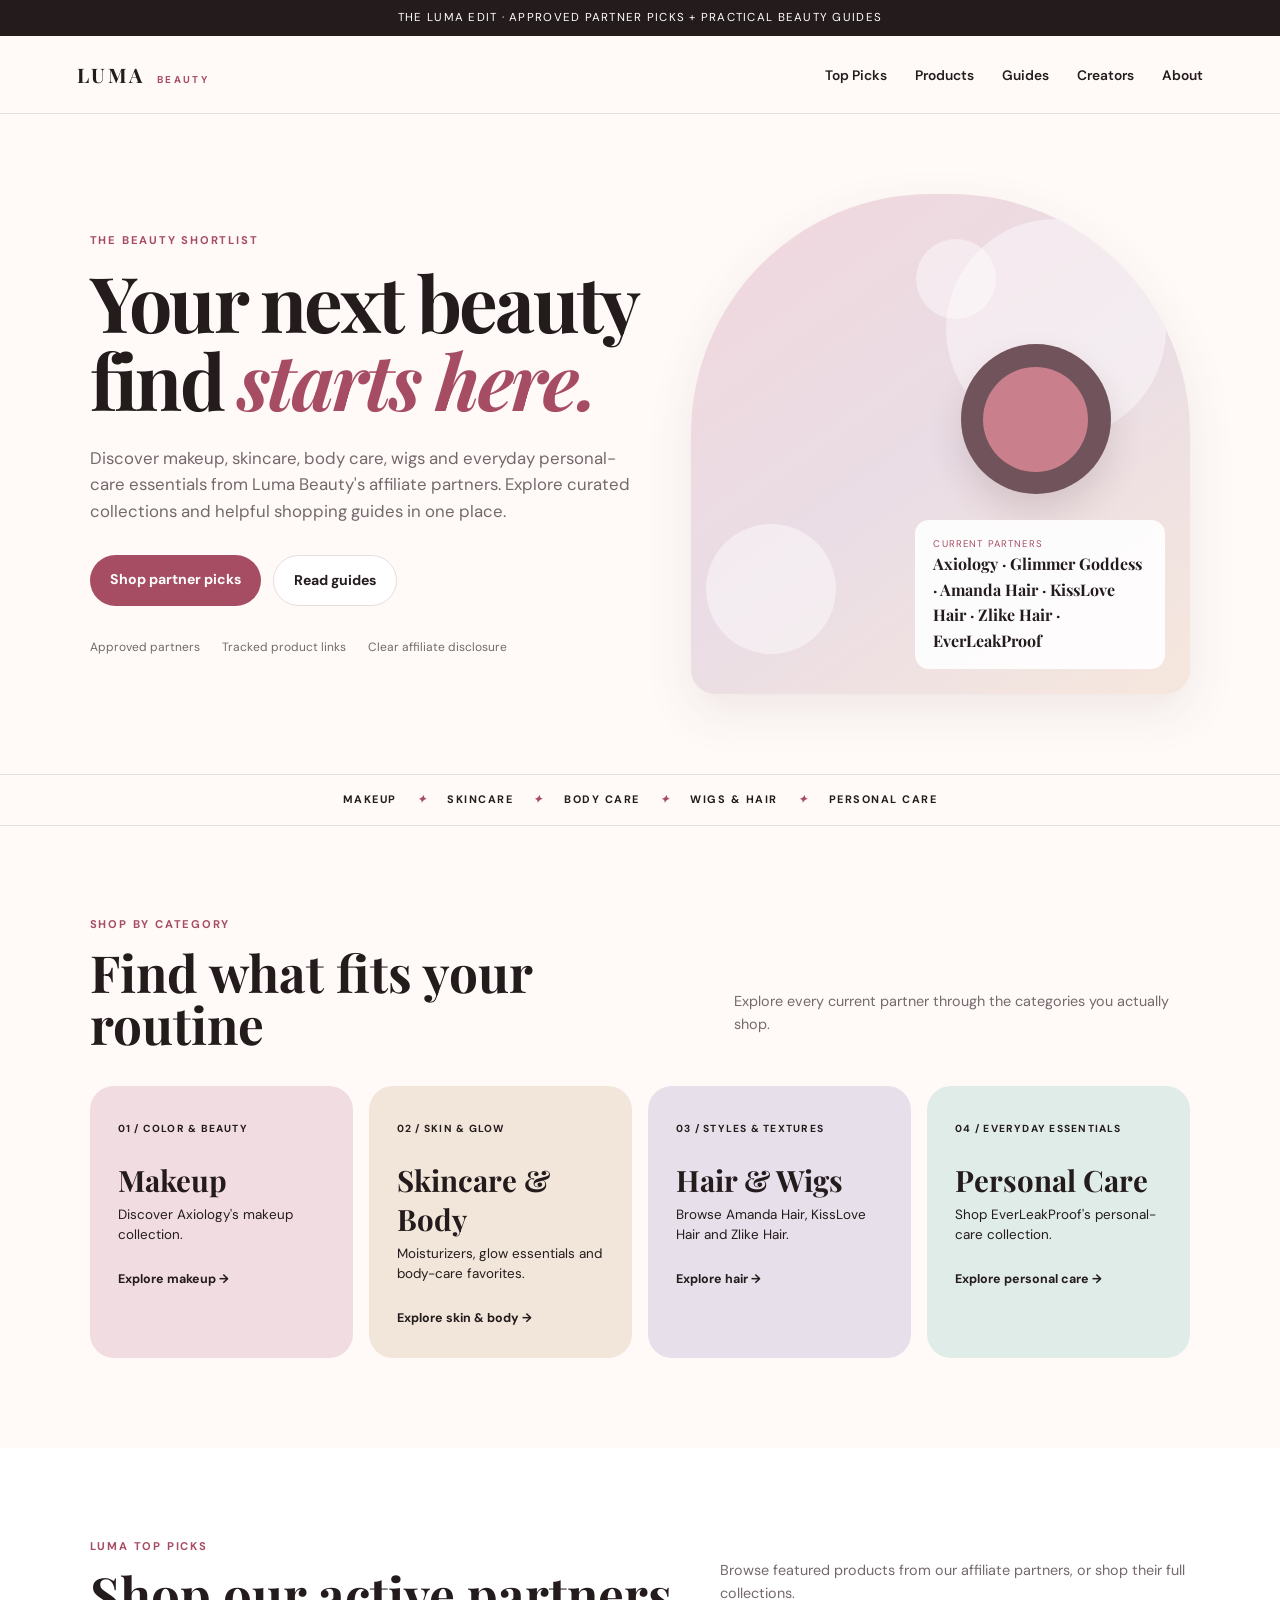
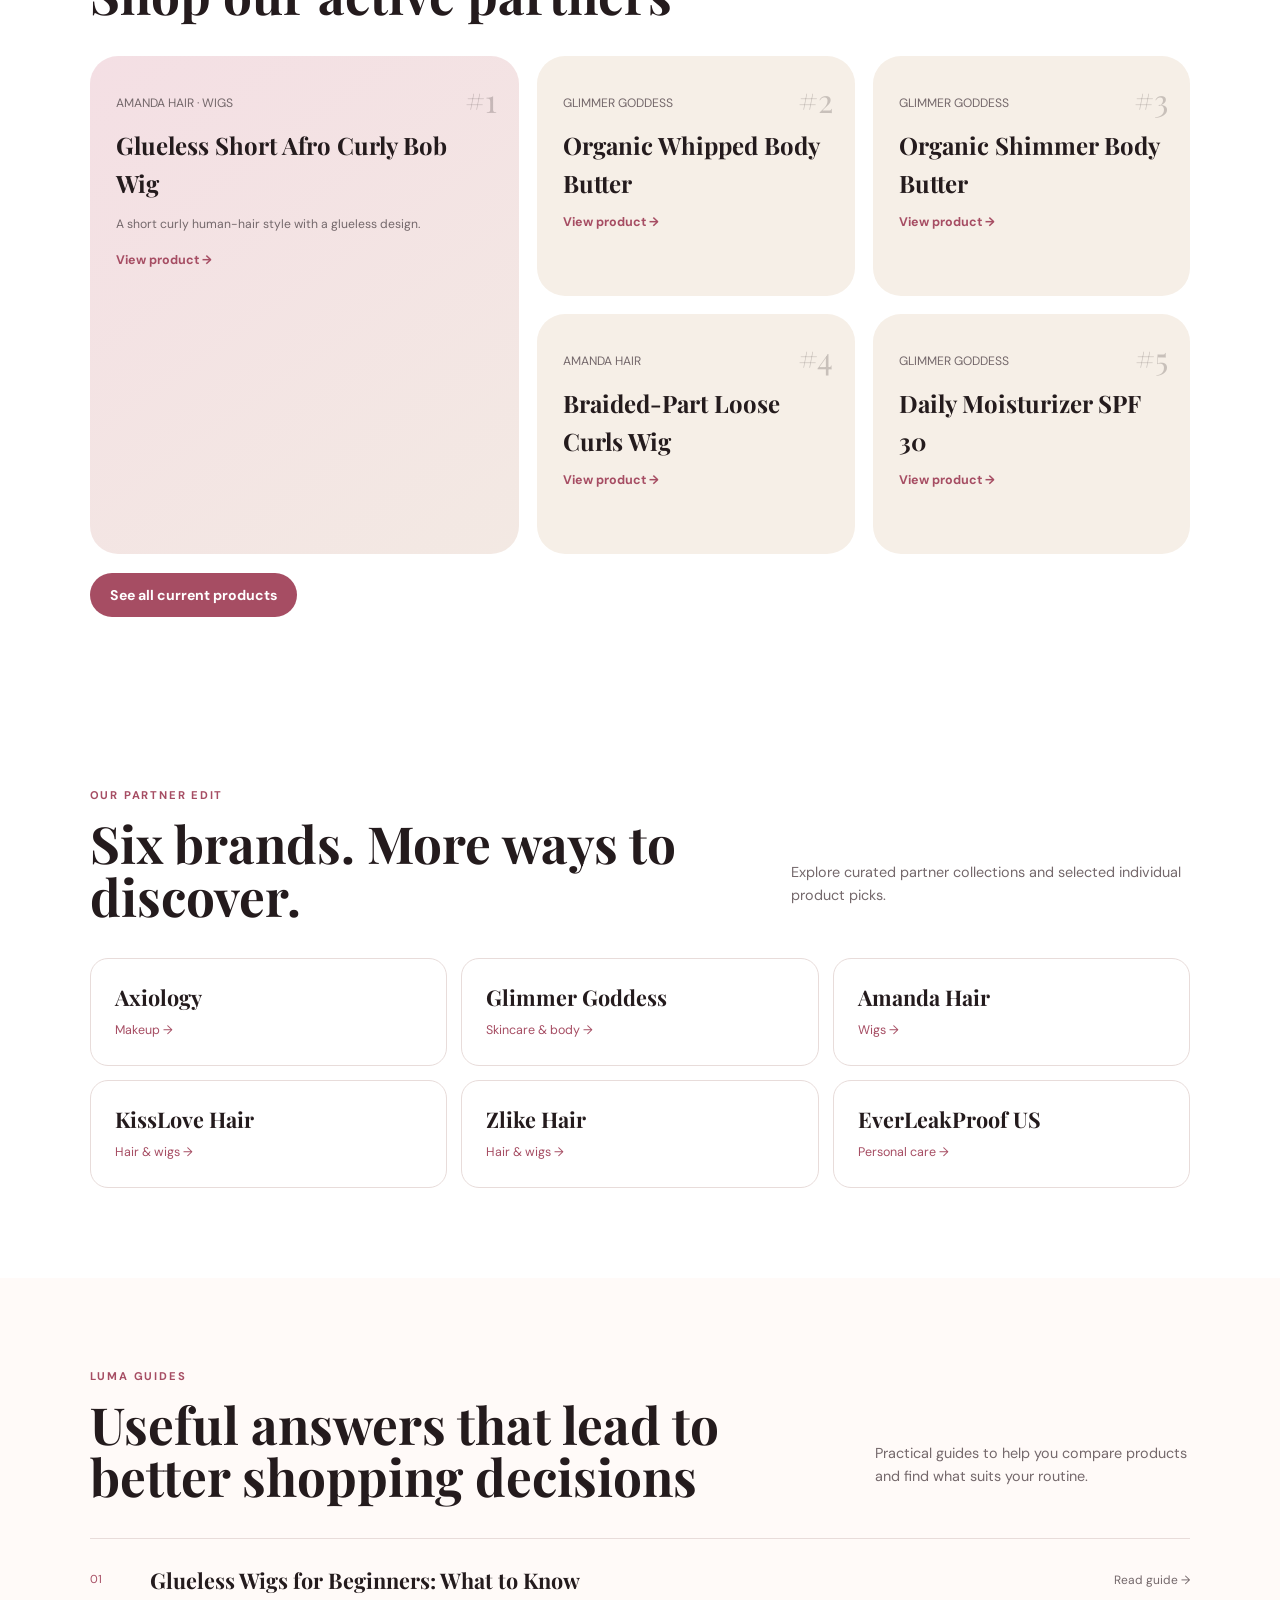
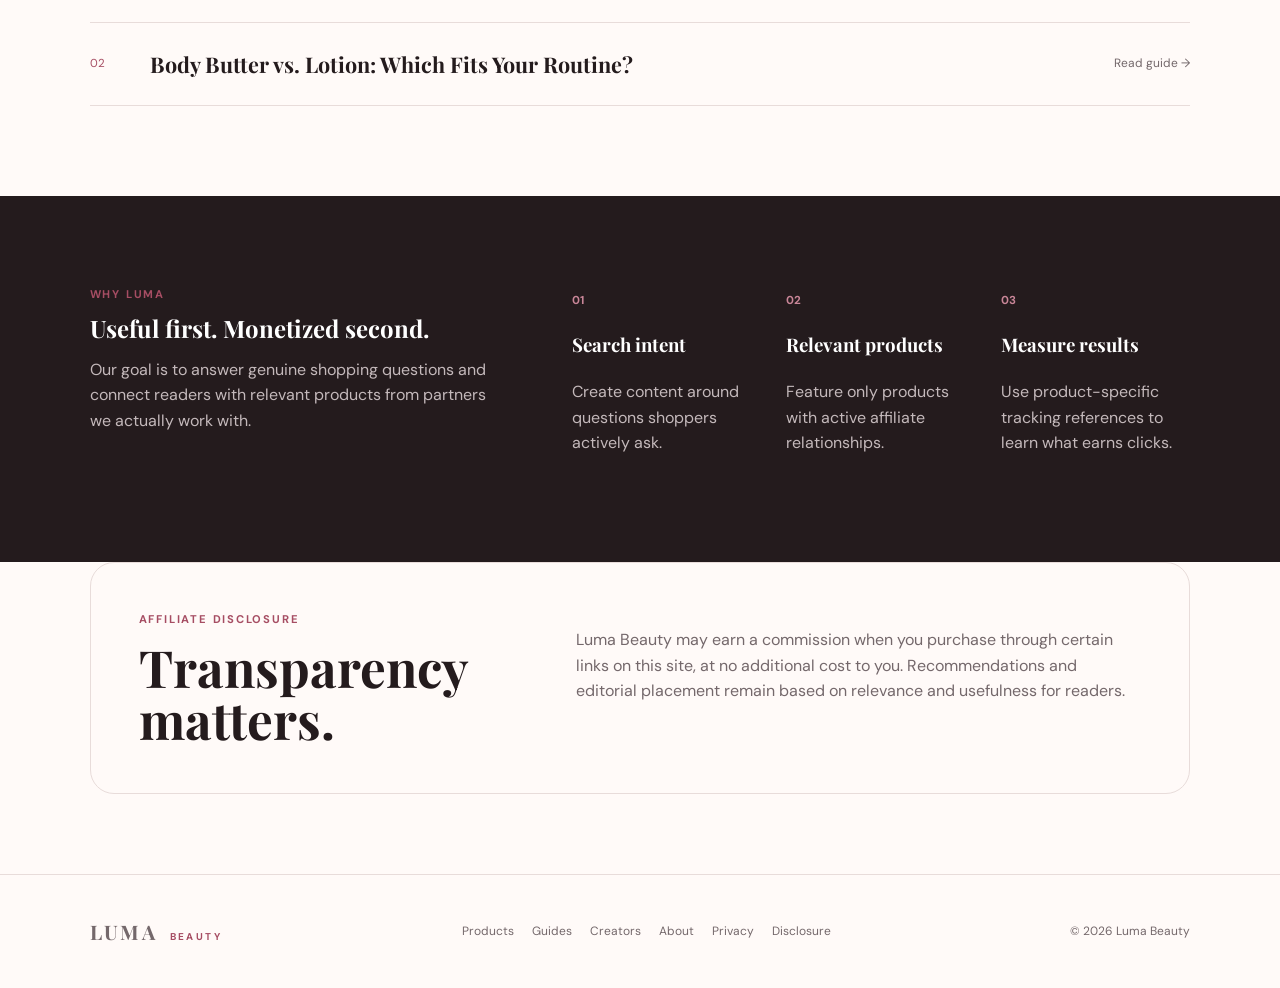
==== commit 148b31b8: "Add Unsplash editorial imagery to beauty category tiles" ====
--- a/index.html
+++ b/index.html
@@ -3,7 +3,7 @@
 <body><div class="announcement">THE LUMA EDIT · APPROVED PARTNER PICKS + PRACTICAL BEAUTY GUIDES</div><header class="site-header"><a class="brand" href="index.html">LUMA <span>BEAUTY</span></a><button class="menu-toggle" aria-label="Toggle navigation" aria-expanded="false">☰</button><nav class="nav-links" aria-label="Primary navigation"><a href="#top-picks">Top Picks</a><a href="products.html">Products</a><a href="#guides">Guides</a><a href="creators.html">Creators</a><a href="about.html">About</a></nav></header>
 <main id="top"><section class="hero hero-v2"><div class="hero-copy"><p class="eyebrow">THE BEAUTY SHORTLIST</p><h1>Your next beauty find <em>starts here.</em></h1><p class="hero-text">Discover makeup, skincare, body care, wigs and everyday personal-care essentials from Luma Beauty's affiliate partners. Explore curated collections and helpful shopping guides in one place.</p><div class="hero-actions"><a class="button button-primary" href="products.html">Shop partner picks</a><a class="button button-secondary" href="#guides">Read guides</a></div><div class="trust-row"><span>Approved partners</span><span>Tracked product links</span><span>Clear affiliate disclosure</span></div></div><div class="editorial-orbit" aria-label="Luma Beauty editorial illustration"><div class="orb orb-a"></div><div class="orb orb-b"></div><div class="orb orb-c"></div><div class="beauty-object blush-compact"><i></i></div><div class="orbit-note"><small>CURRENT PARTNERS</small><strong>Axiology · Glimmer Goddess · Amanda Hair · KissLove Hair · Zlike Hair · EverLeakProof</strong></div></div></section>
 <section class="ticker" aria-label="Current product topics"><span>MAKEUP</span><i>✦</i><span>SKINCARE</span><i>✦</i><span>BODY CARE</span><i>✦</i><span>WIGS &amp; HAIR</span><i>✦</i><span>PERSONAL CARE</span></section>
-<section class="section category-section" id="shop-categories"><div class="section-heading"><div><p class="eyebrow">SHOP BY CATEGORY</p><h2>Find what fits your routine</h2></div><p>Explore every current partner through the categories you actually shop.</p></div><div class="category-grid"><a class="category-tile tile-makeup" href="products.html?category=makeup"><span>01 / COLOR &amp; BEAUTY</span><h3>Makeup</h3><p>Discover Axiology's makeup collection.</p><strong>Explore makeup →</strong></a><a class="category-tile tile-skin" href="products.html?category=skincare"><span>02 / SKIN &amp; GLOW</span><h3>Skincare &amp; Body</h3><p>Moisturizers, glow essentials and body-care favorites.</p><strong>Explore skin &amp; body →</strong></a><a class="category-tile tile-hair" href="products.html?category=hair"><span>03 / STYLES &amp; TEXTURES</span><h3>Hair &amp; Wigs</h3><p>Browse Amanda Hair, KissLove Hair and Zlike Hair.</p><strong>Explore hair →</strong></a><a class="category-tile tile-care" href="products.html?category=personal-care"><span>04 / EVERYDAY ESSENTIALS</span><h3>Personal Care</h3><p>Shop EverLeakProof's personal-care collection.</p><strong>Explore personal care →</strong></a></div></section><section class="section top-picks-section" id="top-picks"><div class="section-heading"><div><p class="eyebrow">LUMA TOP PICKS</p><h2>Shop our active partners</h2></div><p>Browse featured products from our affiliate partners, or shop their full collections.</p></div><div class="top-picks-grid"><article class="top-pick hero-pick"><div class="pick-rank">#1</div><div class="pick-copy"><p>AMANDA HAIR · WIGS</p><h3>Glueless Short Afro Curly Bob Wig</h3><p>A short curly human-hair style with a glueless design.</p><a href="products.html#afro-curly-bob">View product →</a></div></article><article class="top-pick"><div class="pick-rank">#2</div><p>GLIMMER GODDESS</p><h3>Organic Whipped Body Butter</h3><a href="products.html#whipped-body-butter">View product →</a></article><article class="top-pick"><div class="pick-rank">#3</div><p>GLIMMER GODDESS</p><h3>Organic Shimmer Body Butter</h3><a href="products.html#shimmer-body-butter">View product →</a></article><article class="top-pick"><div class="pick-rank">#4</div><p>AMANDA HAIR</p><h3>Braided-Part Loose Curls Wig</h3><a href="products.html#braided-loose-curls">View product →</a></article><article class="top-pick"><div class="pick-rank">#5</div><p>GLIMMER GODDESS</p><h3>Daily Moisturizer SPF 30</h3><a href="products.html#spf30-moisturizer">View product →</a></article></div><div class="section-cta"><a class="button button-primary" href="products.html">See all current products</a></div></section>
+<section class="section category-section" id="shop-categories"><div class="section-heading"><div><p class="eyebrow">SHOP BY CATEGORY</p><h2>Find what fits your routine</h2></div><p>Explore every current partner through the categories you actually shop.</p></div><div class="category-grid"><a class="category-tile tile-makeup"><img class="category-photo" src="https://unsplash.com/photos/makeup-palettes-and-brushes-on-table-PP4amJ96fIU/download?force=true" alt="Makeup palettes and brushes arranged on a table" loading="lazy" decoding="async" referrerpolicy="no-referrer" onerror="this.style.display='none'"><div class="category-overlay" href="products.html?category=makeup"><span>01 / COLOR &amp; BEAUTY</span><h3>Makeup</h3><p>Discover Axiology's makeup collection.</p><strong>Explore makeup →</strong></div></a><a class="category-tile tile-skin"><img class="category-photo" src="https://unsplash.com/photos/three-skincare-bottles-and-jar-on-counter-aTyW35_SeOI/download?force=true" alt="Skincare bottles and jar arranged on a counter" loading="lazy" decoding="async" referrerpolicy="no-referrer" onerror="this.style.display='none'"><div class="category-overlay" href="products.html?category=skincare"><span>02 / SKIN &amp; GLOW</span><h3>Skincare &amp; Body</h3><p>Moisturizers, glow essentials and body-care favorites.</p><strong>Explore skin &amp; body →</strong></div></a><a class="category-tile tile-hair"><img class="category-photo" src="https://unsplash.com/photos/a-woman-with-curly-hair-GYg6t9rztC4/download?force=true" alt="Portrait showing natural curly hair" loading="lazy" decoding="async" referrerpolicy="no-referrer" onerror="this.style.display='none'"><div class="category-overlay" href="products.html?category=hair"><span>03 / STYLES &amp; TEXTURES</span><h3>Hair &amp; Wigs</h3><p>Browse Amanda Hair, KissLove Hair and Zlike Hair.</p><strong>Explore hair →</strong></div></a><a class="category-tile tile-care"><img class="category-photo" src="https://unsplash.com/photos/various-skincare-bottles-and-jars-arranged-on-a-shelf-lGxeKOA6aps/download?force=true" alt="Personal care bottles and jars on a shelf" loading="lazy" decoding="async" referrerpolicy="no-referrer" onerror="this.style.display='none'"><div class="category-overlay" href="products.html?category=personal-care"><span>04 / EVERYDAY ESSENTIALS</span><h3>Personal Care</h3><p>Shop EverLeakProof's personal-care collection.</p><strong>Explore personal care →</strong></div></a></div></section><section class="section top-picks-section" id="top-picks"><div class="section-heading"><div><p class="eyebrow">LUMA TOP PICKS</p><h2>Shop our active partners</h2></div><p>Browse featured products from our affiliate partners, or shop their full collections.</p></div><div class="top-picks-grid"><article class="top-pick hero-pick"><div class="pick-rank">#1</div><div class="pick-copy"><p>AMANDA HAIR · WIGS</p><h3>Glueless Short Afro Curly Bob Wig</h3><p>A short curly human-hair style with a glueless design.</p><a href="products.html#afro-curly-bob">View product →</a></div></article><article class="top-pick"><div class="pick-rank">#2</div><p>GLIMMER GODDESS</p><h3>Organic Whipped Body Butter</h3><a href="products.html#whipped-body-butter">View product →</a></article><article class="top-pick"><div class="pick-rank">#3</div><p>GLIMMER GODDESS</p><h3>Organic Shimmer Body Butter</h3><a href="products.html#shimmer-body-butter">View product →</a></article><article class="top-pick"><div class="pick-rank">#4</div><p>AMANDA HAIR</p><h3>Braided-Part Loose Curls Wig</h3><a href="products.html#braided-loose-curls">View product →</a></article><article class="top-pick"><div class="pick-rank">#5</div><p>GLIMMER GODDESS</p><h3>Daily Moisturizer SPF 30</h3><a href="products.html#spf30-moisturizer">View product →</a></article></div><div class="section-cta"><a class="button button-primary" href="products.html">See all current products</a></div></section>
 <section class="section partner-section" id="brands"><div class="section-heading"><div><p class="eyebrow">OUR PARTNER EDIT</p><h2>Six brands. More ways to discover.</h2></div><p>Explore curated partner collections and selected individual product picks.</p></div><div class="partner-grid"><a href="products.html#axiology-collection"><strong>Axiology</strong><span>Makeup →</span></a><a href="products.html#whipped-body-butter"><strong>Glimmer Goddess</strong><span>Skincare &amp; body →</span></a><a href="products.html#afro-curly-bob"><strong>Amanda Hair</strong><span>Wigs →</span></a><a href="products.html#kisslove-hair-collection"><strong>KissLove Hair</strong><span>Hair &amp; wigs →</span></a><a href="products.html#zlike-hair-collection"><strong>Zlike Hair</strong><span>Hair &amp; wigs →</span></a><a href="products.html#everleakproof-collection"><strong>EverLeakProof US</strong><span>Personal care →</span></a></div></section><section class="section guides-section" id="guides"><div class="section-heading"><div><p class="eyebrow">LUMA GUIDES</p><h2>Useful answers that lead to better shopping decisions</h2></div><p>Practical guides to help you compare products and find what suits your routine.</p></div><div class="guide-list"><a href="guides/glueless-wigs-for-beginners.html"><span>01</span><strong>Glueless Wigs for Beginners: What to Know</strong><em>Read guide →</em></a><a href="guides/body-butter-vs-lotion.html"><span>02</span><strong>Body Butter vs. Lotion: Which Fits Your Routine?</strong><em>Read guide →</em></a></div></section>
 <section class="section why-section"><div class="why-copy"><p class="eyebrow">WHY LUMA</p><h2>Useful first. Monetized second.</h2><p>Our goal is to answer genuine shopping questions and connect readers with relevant products from partners we actually work with.</p></div><div class="principles"><div><strong>01</strong><h3>Search intent</h3><p>Create content around questions shoppers actively ask.</p></div><div><strong>02</strong><h3>Relevant products</h3><p>Feature only products with active affiliate relationships.</p></div><div><strong>03</strong><h3>Measure results</h3><p>Use product-specific tracking references to learn what earns clicks.</p></div></div></section>
 <section class="disclosure" id="disclosure"><div><p class="eyebrow">AFFILIATE DISCLOSURE</p><h2>Transparency matters.</h2></div><p>Luma Beauty may earn a commission when you purchase through certain links on this site, at no additional cost to you. Recommendations and editorial placement remain based on relevance and usefulness for readers.</p></section></main><footer><a class="brand footer-brand" href="index.html">LUMA <span>BEAUTY</span></a><div class="footer-links"><a href="products.html">Products</a><a href="#guides">Guides</a><a href="creators.html">Creators</a><a href="about.html">About</a><a href="privacy.html">Privacy</a><a href="#disclosure">Disclosure</a></div><p>© <span id="year"></span> Luma Beauty</p></footer><script src="script.js"></script><script src="luma-config.js"></script><script src="creator-backend.js"></script></body></html>
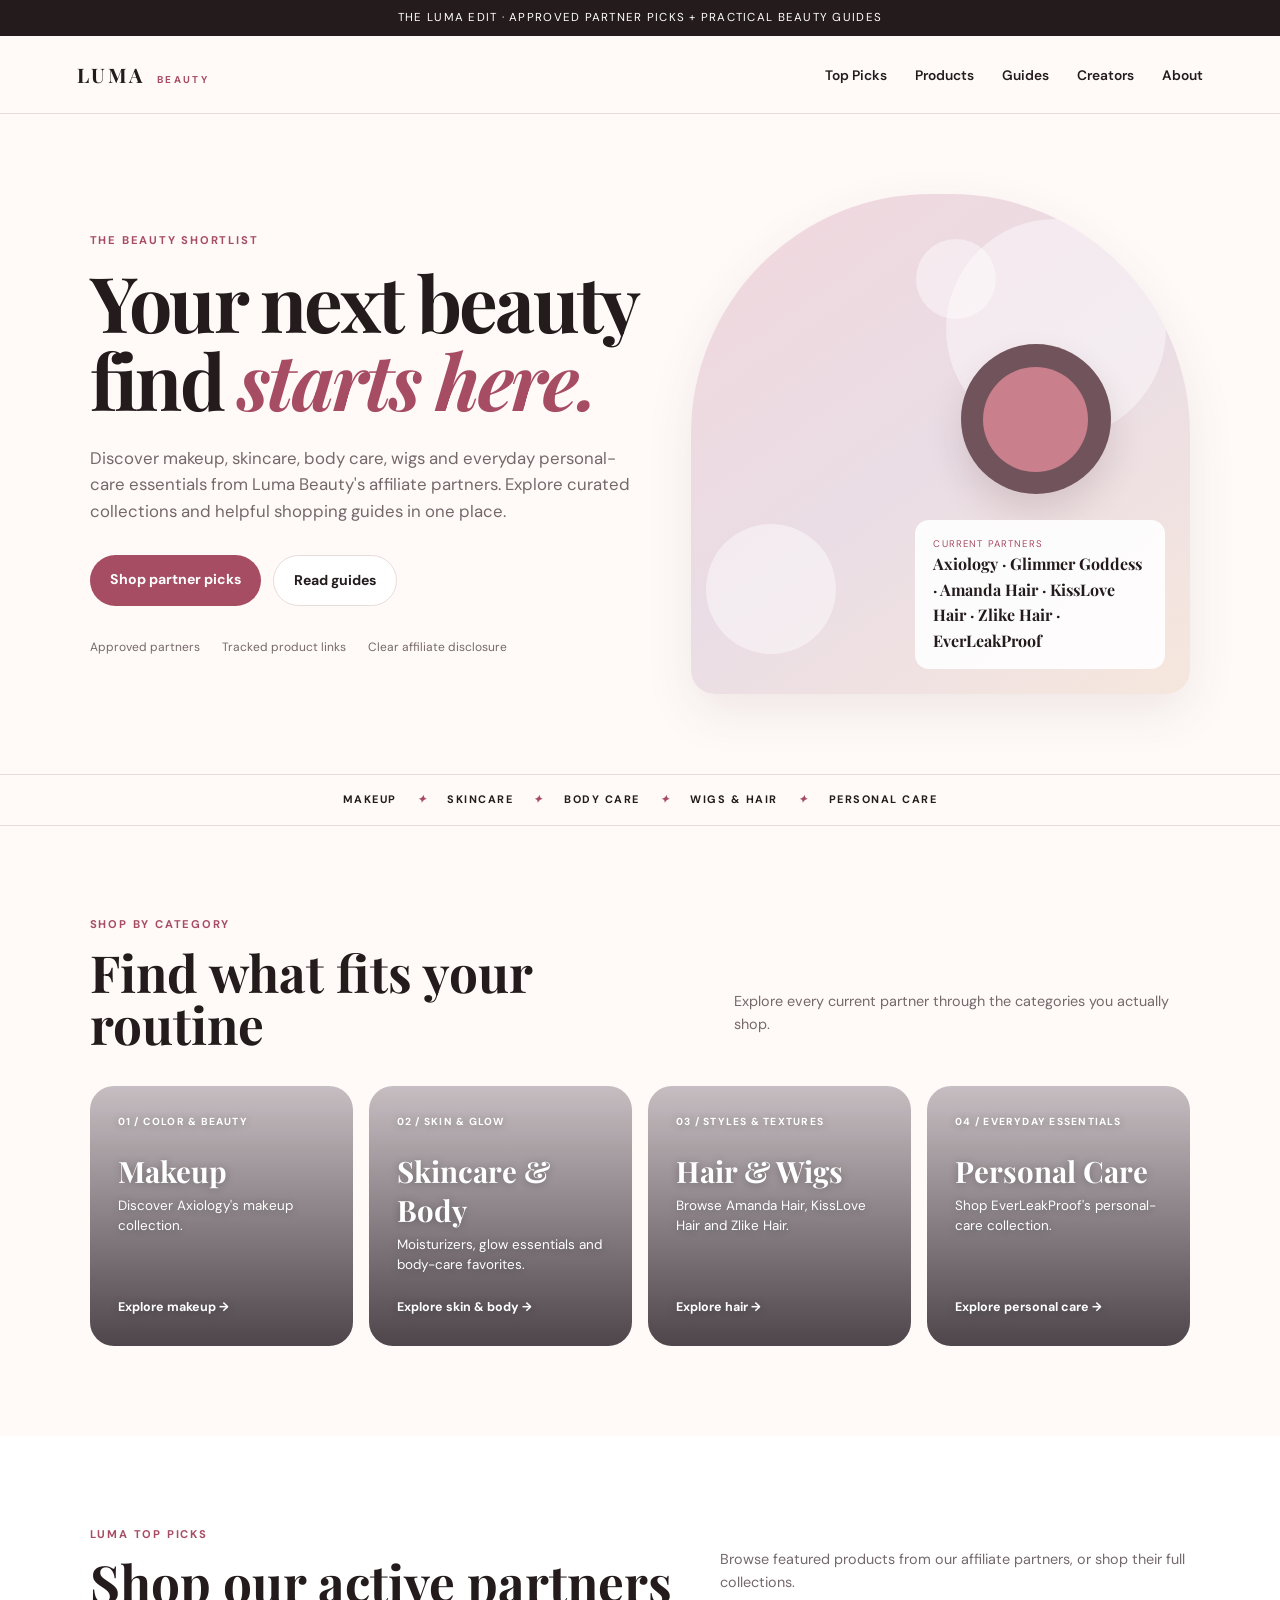
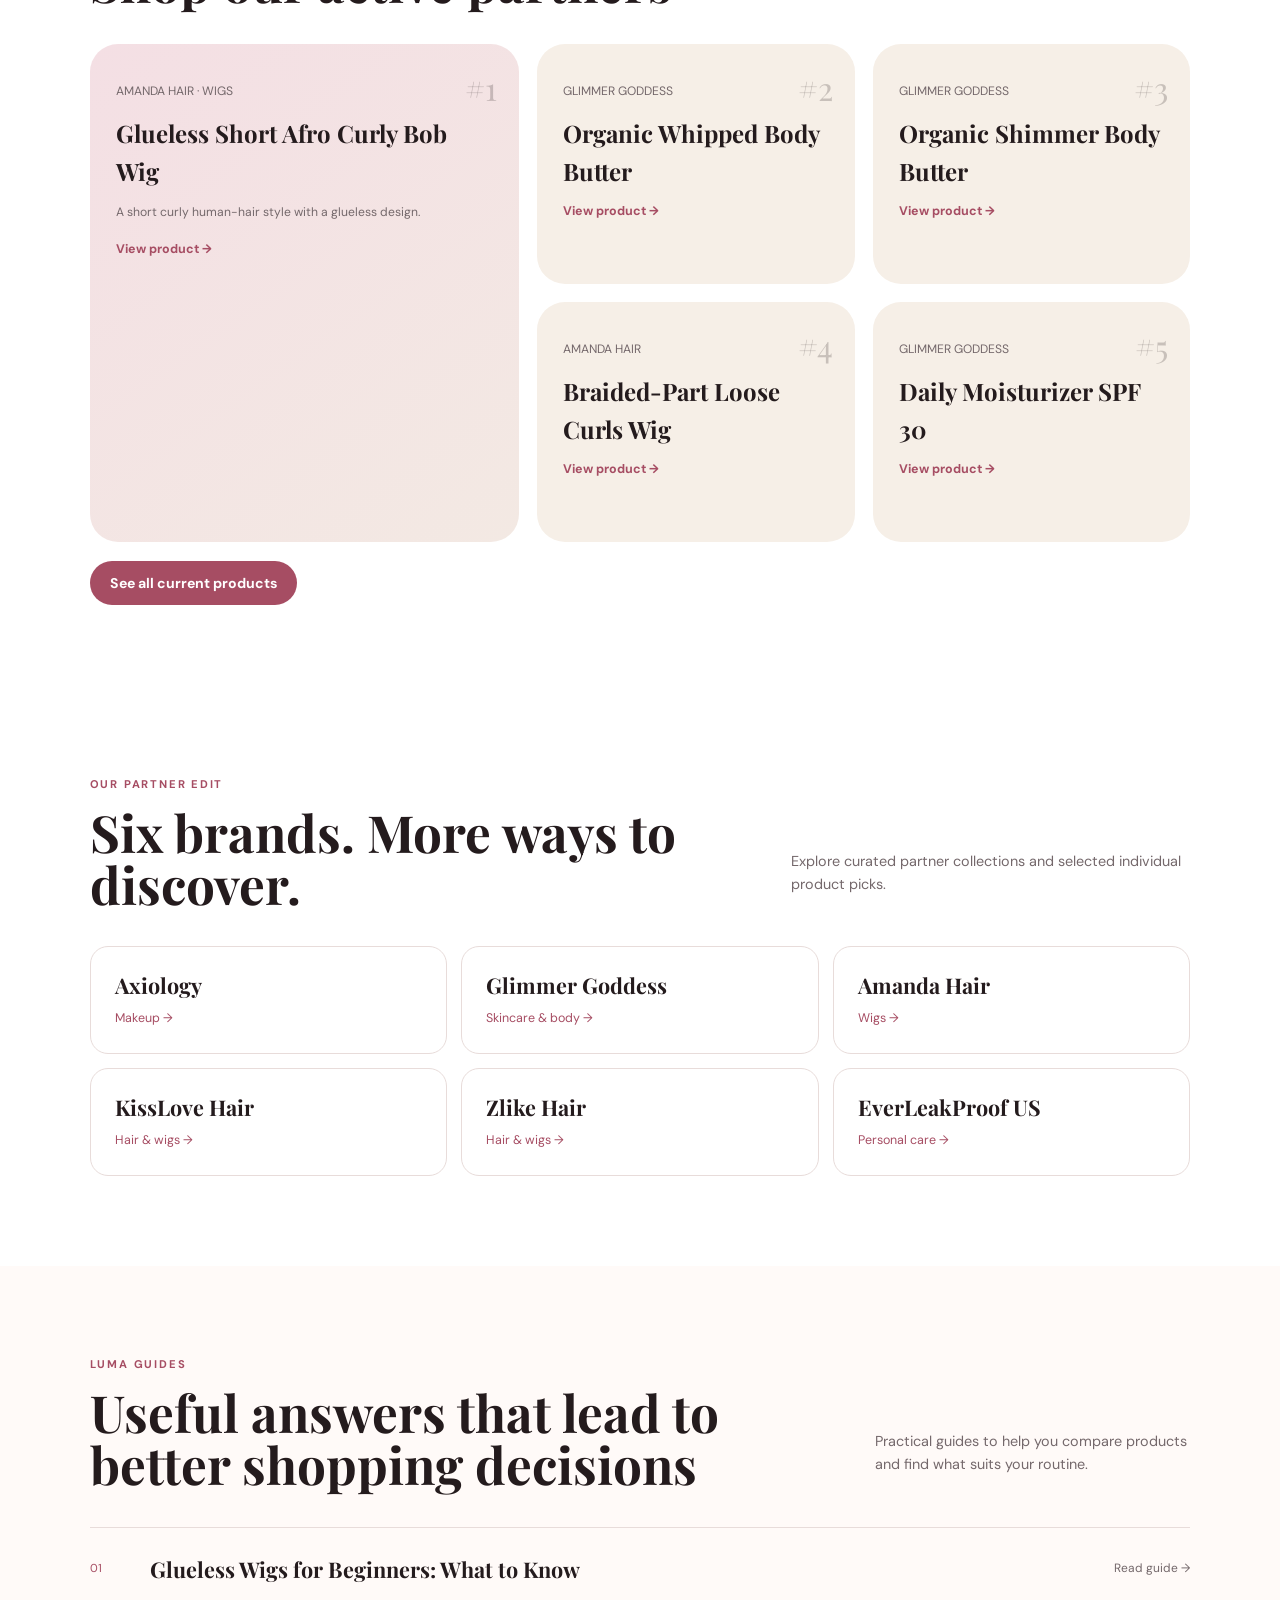
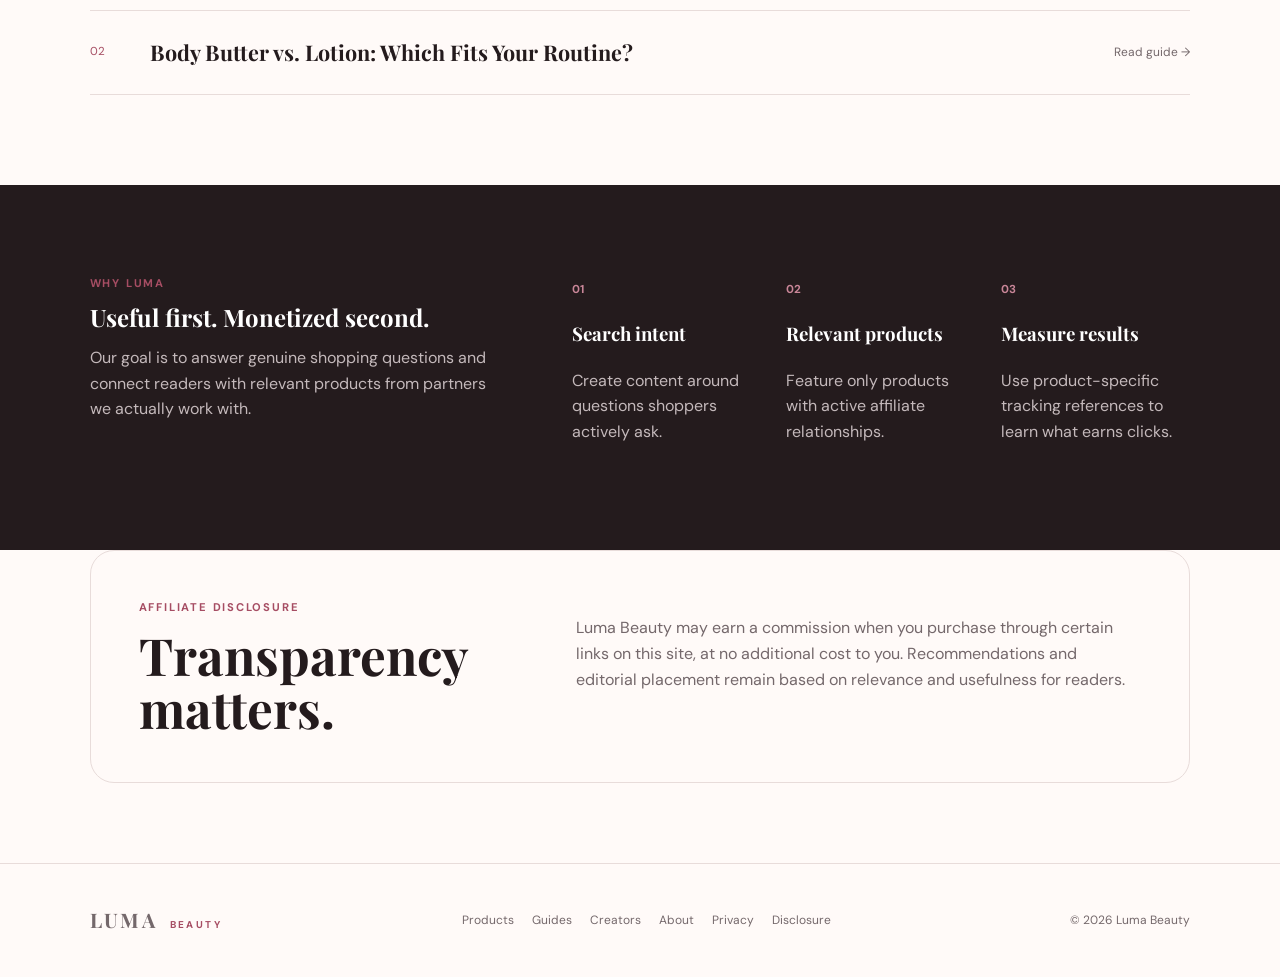
==== commit c23dfa8b: "Fix broken Unsplash category photos using verified live image URLs" ====
--- a/index.html
+++ b/index.html
@@ -3,7 +3,7 @@
 <body><div class="announcement">THE LUMA EDIT · APPROVED PARTNER PICKS + PRACTICAL BEAUTY GUIDES</div><header class="site-header"><a class="brand" href="index.html">LUMA <span>BEAUTY</span></a><button class="menu-toggle" aria-label="Toggle navigation" aria-expanded="false">☰</button><nav class="nav-links" aria-label="Primary navigation"><a href="#top-picks">Top Picks</a><a href="products.html">Products</a><a href="#guides">Guides</a><a href="creators.html">Creators</a><a href="about.html">About</a></nav></header>
 <main id="top"><section class="hero hero-v2"><div class="hero-copy"><p class="eyebrow">THE BEAUTY SHORTLIST</p><h1>Your next beauty find <em>starts here.</em></h1><p class="hero-text">Discover makeup, skincare, body care, wigs and everyday personal-care essentials from Luma Beauty's affiliate partners. Explore curated collections and helpful shopping guides in one place.</p><div class="hero-actions"><a class="button button-primary" href="products.html">Shop partner picks</a><a class="button button-secondary" href="#guides">Read guides</a></div><div class="trust-row"><span>Approved partners</span><span>Tracked product links</span><span>Clear affiliate disclosure</span></div></div><div class="editorial-orbit" aria-label="Luma Beauty editorial illustration"><div class="orb orb-a"></div><div class="orb orb-b"></div><div class="orb orb-c"></div><div class="beauty-object blush-compact"><i></i></div><div class="orbit-note"><small>CURRENT PARTNERS</small><strong>Axiology · Glimmer Goddess · Amanda Hair · KissLove Hair · Zlike Hair · EverLeakProof</strong></div></div></section>
 <section class="ticker" aria-label="Current product topics"><span>MAKEUP</span><i>✦</i><span>SKINCARE</span><i>✦</i><span>BODY CARE</span><i>✦</i><span>WIGS &amp; HAIR</span><i>✦</i><span>PERSONAL CARE</span></section>
-<section class="section category-section" id="shop-categories"><div class="section-heading"><div><p class="eyebrow">SHOP BY CATEGORY</p><h2>Find what fits your routine</h2></div><p>Explore every current partner through the categories you actually shop.</p></div><div class="category-grid"><a class="category-tile tile-makeup"><img class="category-photo" src="https://unsplash.com/photos/makeup-palettes-and-brushes-on-table-PP4amJ96fIU/download?force=true" alt="Makeup palettes and brushes arranged on a table" loading="lazy" decoding="async" referrerpolicy="no-referrer" onerror="this.style.display='none'"><div class="category-overlay" href="products.html?category=makeup"><span>01 / COLOR &amp; BEAUTY</span><h3>Makeup</h3><p>Discover Axiology's makeup collection.</p><strong>Explore makeup →</strong></div></a><a class="category-tile tile-skin"><img class="category-photo" src="https://unsplash.com/photos/three-skincare-bottles-and-jar-on-counter-aTyW35_SeOI/download?force=true" alt="Skincare bottles and jar arranged on a counter" loading="lazy" decoding="async" referrerpolicy="no-referrer" onerror="this.style.display='none'"><div class="category-overlay" href="products.html?category=skincare"><span>02 / SKIN &amp; GLOW</span><h3>Skincare &amp; Body</h3><p>Moisturizers, glow essentials and body-care favorites.</p><strong>Explore skin &amp; body →</strong></div></a><a class="category-tile tile-hair"><img class="category-photo" src="https://unsplash.com/photos/a-woman-with-curly-hair-GYg6t9rztC4/download?force=true" alt="Portrait showing natural curly hair" loading="lazy" decoding="async" referrerpolicy="no-referrer" onerror="this.style.display='none'"><div class="category-overlay" href="products.html?category=hair"><span>03 / STYLES &amp; TEXTURES</span><h3>Hair &amp; Wigs</h3><p>Browse Amanda Hair, KissLove Hair and Zlike Hair.</p><strong>Explore hair →</strong></div></a><a class="category-tile tile-care"><img class="category-photo" src="https://unsplash.com/photos/various-skincare-bottles-and-jars-arranged-on-a-shelf-lGxeKOA6aps/download?force=true" alt="Personal care bottles and jars on a shelf" loading="lazy" decoding="async" referrerpolicy="no-referrer" onerror="this.style.display='none'"><div class="category-overlay" href="products.html?category=personal-care"><span>04 / EVERYDAY ESSENTIALS</span><h3>Personal Care</h3><p>Shop EverLeakProof's personal-care collection.</p><strong>Explore personal care →</strong></div></a></div></section><section class="section top-picks-section" id="top-picks"><div class="section-heading"><div><p class="eyebrow">LUMA TOP PICKS</p><h2>Shop our active partners</h2></div><p>Browse featured products from our affiliate partners, or shop their full collections.</p></div><div class="top-picks-grid"><article class="top-pick hero-pick"><div class="pick-rank">#1</div><div class="pick-copy"><p>AMANDA HAIR · WIGS</p><h3>Glueless Short Afro Curly Bob Wig</h3><p>A short curly human-hair style with a glueless design.</p><a href="products.html#afro-curly-bob">View product →</a></div></article><article class="top-pick"><div class="pick-rank">#2</div><p>GLIMMER GODDESS</p><h3>Organic Whipped Body Butter</h3><a href="products.html#whipped-body-butter">View product →</a></article><article class="top-pick"><div class="pick-rank">#3</div><p>GLIMMER GODDESS</p><h3>Organic Shimmer Body Butter</h3><a href="products.html#shimmer-body-butter">View product →</a></article><article class="top-pick"><div class="pick-rank">#4</div><p>AMANDA HAIR</p><h3>Braided-Part Loose Curls Wig</h3><a href="products.html#braided-loose-curls">View product →</a></article><article class="top-pick"><div class="pick-rank">#5</div><p>GLIMMER GODDESS</p><h3>Daily Moisturizer SPF 30</h3><a href="products.html#spf30-moisturizer">View product →</a></article></div><div class="section-cta"><a class="button button-primary" href="products.html">See all current products</a></div></section>
+<section class="section category-section" id="shop-categories"><div class="section-heading"><div><p class="eyebrow">SHOP BY CATEGORY</p><h2>Find what fits your routine</h2></div><p>Explore every current partner through the categories you actually shop.</p></div><div class="category-grid"><a class="category-tile tile-makeup"><img class="category-photo" src="https://images.unsplash.com/photo-1609943308084-2a0d06289cfd?w=900&amp;q=80&amp;auto=format&amp;fit=crop" alt="Makeup case with brushes and cosmetics" loading="lazy" decoding="async" referrerpolicy="no-referrer" onerror="this.style.display='none'"><div class="category-overlay" href="products.html?category=makeup"><span>01 / COLOR &amp; BEAUTY</span><h3>Makeup</h3><p>Discover Axiology's makeup collection.</p><strong>Explore makeup →</strong></div></a><a class="category-tile tile-skin"><img class="category-photo" src="https://images.unsplash.com/photo-1764581218410-303283f5fd9c?w=900&amp;q=80&amp;auto=format&amp;fit=crop" alt="Lotion bottles for skincare and body care" loading="lazy" decoding="async" referrerpolicy="no-referrer" onerror="this.style.display='none'"><div class="category-overlay" href="products.html?category=skincare"><span>02 / SKIN &amp; GLOW</span><h3>Skincare &amp; Body</h3><p>Moisturizers, glow essentials and body-care favorites.</p><strong>Explore skin &amp; body →</strong></div></a><a class="category-tile tile-hair"><img class="category-photo" src="https://images.unsplash.com/photo-1688588162302-86738067bcd7?w=900&amp;q=80&amp;auto=format&amp;fit=crop" alt="Woman holding a hair-care product" loading="lazy" decoding="async" referrerpolicy="no-referrer" onerror="this.style.display='none'"><div class="category-overlay" href="products.html?category=hair"><span>03 / STYLES &amp; TEXTURES</span><h3>Hair &amp; Wigs</h3><p>Browse Amanda Hair, KissLove Hair and Zlike Hair.</p><strong>Explore hair →</strong></div></a><a class="category-tile tile-care"><img class="category-photo" src="https://images.unsplash.com/photo-1764333746618-6285bf70db23?w=900&amp;q=80&amp;auto=format&amp;fit=crop" alt="Shelves of personal-care products" loading="lazy" decoding="async" referrerpolicy="no-referrer" onerror="this.style.display='none'"><div class="category-overlay" href="products.html?category=personal-care"><span>04 / EVERYDAY ESSENTIALS</span><h3>Personal Care</h3><p>Shop EverLeakProof's personal-care collection.</p><strong>Explore personal care →</strong></div></a></div></section><section class="section top-picks-section" id="top-picks"><div class="section-heading"><div><p class="eyebrow">LUMA TOP PICKS</p><h2>Shop our active partners</h2></div><p>Browse featured products from our affiliate partners, or shop their full collections.</p></div><div class="top-picks-grid"><article class="top-pick hero-pick"><div class="pick-rank">#1</div><div class="pick-copy"><p>AMANDA HAIR · WIGS</p><h3>Glueless Short Afro Curly Bob Wig</h3><p>A short curly human-hair style with a glueless design.</p><a href="products.html#afro-curly-bob">View product →</a></div></article><article class="top-pick"><div class="pick-rank">#2</div><p>GLIMMER GODDESS</p><h3>Organic Whipped Body Butter</h3><a href="products.html#whipped-body-butter">View product →</a></article><article class="top-pick"><div class="pick-rank">#3</div><p>GLIMMER GODDESS</p><h3>Organic Shimmer Body Butter</h3><a href="products.html#shimmer-body-butter">View product →</a></article><article class="top-pick"><div class="pick-rank">#4</div><p>AMANDA HAIR</p><h3>Braided-Part Loose Curls Wig</h3><a href="products.html#braided-loose-curls">View product →</a></article><article class="top-pick"><div class="pick-rank">#5</div><p>GLIMMER GODDESS</p><h3>Daily Moisturizer SPF 30</h3><a href="products.html#spf30-moisturizer">View product →</a></article></div><div class="section-cta"><a class="button button-primary" href="products.html">See all current products</a></div></section>
 <section class="section partner-section" id="brands"><div class="section-heading"><div><p class="eyebrow">OUR PARTNER EDIT</p><h2>Six brands. More ways to discover.</h2></div><p>Explore curated partner collections and selected individual product picks.</p></div><div class="partner-grid"><a href="products.html#axiology-collection"><strong>Axiology</strong><span>Makeup →</span></a><a href="products.html#whipped-body-butter"><strong>Glimmer Goddess</strong><span>Skincare &amp; body →</span></a><a href="products.html#afro-curly-bob"><strong>Amanda Hair</strong><span>Wigs →</span></a><a href="products.html#kisslove-hair-collection"><strong>KissLove Hair</strong><span>Hair &amp; wigs →</span></a><a href="products.html#zlike-hair-collection"><strong>Zlike Hair</strong><span>Hair &amp; wigs →</span></a><a href="products.html#everleakproof-collection"><strong>EverLeakProof US</strong><span>Personal care →</span></a></div></section><section class="section guides-section" id="guides"><div class="section-heading"><div><p class="eyebrow">LUMA GUIDES</p><h2>Useful answers that lead to better shopping decisions</h2></div><p>Practical guides to help you compare products and find what suits your routine.</p></div><div class="guide-list"><a href="guides/glueless-wigs-for-beginners.html"><span>01</span><strong>Glueless Wigs for Beginners: What to Know</strong><em>Read guide →</em></a><a href="guides/body-butter-vs-lotion.html"><span>02</span><strong>Body Butter vs. Lotion: Which Fits Your Routine?</strong><em>Read guide →</em></a></div></section>
 <section class="section why-section"><div class="why-copy"><p class="eyebrow">WHY LUMA</p><h2>Useful first. Monetized second.</h2><p>Our goal is to answer genuine shopping questions and connect readers with relevant products from partners we actually work with.</p></div><div class="principles"><div><strong>01</strong><h3>Search intent</h3><p>Create content around questions shoppers actively ask.</p></div><div><strong>02</strong><h3>Relevant products</h3><p>Feature only products with active affiliate relationships.</p></div><div><strong>03</strong><h3>Measure results</h3><p>Use product-specific tracking references to learn what earns clicks.</p></div></div></section>
 <section class="disclosure" id="disclosure"><div><p class="eyebrow">AFFILIATE DISCLOSURE</p><h2>Transparency matters.</h2></div><p>Luma Beauty may earn a commission when you purchase through certain links on this site, at no additional cost to you. Recommendations and editorial placement remain based on relevance and usefulness for readers.</p></section></main><footer><a class="brand footer-brand" href="index.html">LUMA <span>BEAUTY</span></a><div class="footer-links"><a href="products.html">Products</a><a href="#guides">Guides</a><a href="creators.html">Creators</a><a href="about.html">About</a><a href="privacy.html">Privacy</a><a href="#disclosure">Disclosure</a></div><p>© <span id="year"></span> Luma Beauty</p></footer><script src="script.js"></script><script src="luma-config.js"></script><script src="creator-backend.js"></script></body></html>
--- a/styles.css
+++ b/styles.css
@@ -1,3 +1,12 @@
 :root{--ink:#241b1d;--muted:#74686b;--paper:#fffaf8;--rose:#a64d63;--rose-dark:#783447;--blush:#f4dde2;--mauve:#e7dde8;--sand:#eee2d4;--cream:#f6efe7;--line:#e8dcda;--white:#fff;--shadow:0 18px 50px rgba(70,38,46,.09)}*{box-sizing:border-box}html{scroll-behavior:smooth}body{margin:0;background:var(--paper);color:var(--ink);font-family:'DM Sans',sans-serif;line-height:1.6}a{color:inherit;text-decoration:none}.announcement{background:var(--ink);color:#fff;text-align:center;font-size:.72rem;letter-spacing:.11em;padding:9px 16px}.site-header{height:78px;display:flex;align-items:center;justify-content:space-between;padding:0 clamp(22px,6vw,90px);border-bottom:1px solid var(--line);background:rgba(255,250,248,.95);position:sticky;top:0;z-index:30;backdrop-filter:blur(12px)}.brand{font-family:'Playfair Display',serif;font-size:1.25rem;font-weight:700;letter-spacing:.12em}.brand span{font-family:'DM Sans',sans-serif;font-size:.62rem;color:var(--rose);margin-left:5px}.nav-links{display:flex;gap:28px;font-size:.86rem;font-weight:600}.nav-links a:hover,.active-nav{color:var(--rose)}.menu-toggle{display:none;border:0;background:none;font-size:1.4rem}.hero{padding:72px clamp(22px,7vw,110px);display:grid;grid-template-columns:1.05fr .95fr;gap:50px;align-items:center;min-height:660px}.eyebrow,.mini-label,.product-kicker{color:var(--rose);font-size:.7rem;font-weight:700;letter-spacing:.16em;margin:0 0 12px}.hero h1,.section h2,.catalog-hero h1,.catalog-manage-note h2,.disclosure h2{font-family:'Playfair Display',serif;line-height:1.02;margin:0}.hero h1{font-size:clamp(3rem,6vw,5.6rem);letter-spacing:-.035em}.hero h1 em{color:var(--rose)}.hero-text{max-width:630px;color:var(--muted);font-size:1.05rem;margin:26px 0 30px}.hero-actions{display:flex;gap:12px;flex-wrap:wrap}.button{padding:13px 20px;border-radius:999px;font-size:.88rem;font-weight:700}.button-primary{background:var(--rose);color:#fff}.button-secondary{border:1px solid var(--line);background:#fff}.trust-row{display:flex;gap:22px;flex-wrap:wrap;margin-top:32px;color:var(--muted);font-size:.75rem}.editorial-orbit{height:500px;border-radius:48% 48% 24px 24px;background:linear-gradient(145deg,#f1d7dd,#eadde5 52%,#f6e7dd);position:relative;overflow:hidden;box-shadow:var(--shadow)}.orb{position:absolute;border-radius:50%;background:rgba(255,255,255,.42)}.orb-a{width:220px;height:220px;right:24px;top:25px}.orb-b{width:130px;height:130px;left:15px;bottom:40px}.orb-c{width:80px;height:80px;left:45%;top:9%}.beauty-object{position:absolute;box-shadow:0 18px 35px rgba(70,38,46,.14)}.lip-oil{width:46px;height:210px;background:#d7b09f;border-radius:22px;left:23%;top:27%;transform:rotate(-10deg)}.lip-oil:before{content:'';position:absolute;width:28px;height:65px;background:#a55a6a;border-radius:12px 12px 6px 6px;left:9px;top:35px}.lip-oil span{position:absolute;width:24px;height:85px;background:#3d3134;left:11px;top:-55px;border-radius:5px}.blush-compact{width:150px;height:150px;border-radius:50%;background:#71545b;right:16%;top:30%;display:grid;place-items:center}.blush-compact i{width:105px;height:105px;border-radius:50%;background:#c97f8c}.mascara{width:28px;height:185px;background:#44373a;border-radius:14px;left:45%;bottom:15%;transform:rotate(8deg)}.mascara span{position:absolute;width:7px;height:80px;background:#2b2224;left:10px;top:-56px}.orbit-note{position:absolute;right:5%;bottom:5%;background:rgba(255,255,255,.9);padding:16px 18px;border-radius:14px;display:flex;flex-direction:column;max-width:250px}.orbit-note small{color:var(--rose);font-size:.6rem;letter-spacing:.12em}.orbit-note strong{font-family:'Playfair Display',serif;font-size:1rem}.ticker{display:flex;gap:20px;justify-content:center;flex-wrap:wrap;padding:16px 24px;border-block:1px solid var(--line);font-size:.68rem;font-weight:700;letter-spacing:.14em}.ticker i{color:var(--rose)}.section{padding:90px clamp(22px,7vw,110px)}.section-heading{display:flex;justify-content:space-between;align-items:end;gap:40px;margin-bottom:36px}.section-heading h2,.catalog-manage-note h2,.disclosure h2{font-size:clamp(2.1rem,4vw,3.6rem)}.section-heading>p{max-width:470px;color:var(--muted);font-size:.9rem}.top-picks-section{background:#fff}.top-picks-grid{display:grid;grid-template-columns:1.35fr repeat(2,1fr);gap:18px}.top-pick{position:relative;background:var(--cream);border-radius:28px;padding:26px;min-height:240px;overflow:hidden}.hero-pick{grid-row:span 2;min-height:498px;background:linear-gradient(145deg,#f4dfe4,#f3e9e3)}.pick-rank{position:absolute;right:22px;top:18px;font-family:'Playfair Display',serif;font-size:2rem;color:rgba(36,27,29,.22)}.pick-art{height:220px;display:grid;place-items:center}.lip-stain-art span{width:58px;height:170px;border-radius:16px;background:#8f4356;transform:rotate(-12deg);box-shadow:0 18px 25px rgba(80,41,50,.15)}.pick-copy p,.top-pick>p{color:var(--muted);font-size:.76rem}.pick-copy h3,.top-pick h3{font-family:'Playfair Display',serif;font-size:1.5rem;margin:6px 0}.pick-copy a,.top-pick a{font-size:.78rem;font-weight:700;color:var(--rose)}.mini-art{height:95px;border-radius:50%;margin-bottom:20px}.oil-art{background:radial-gradient(circle at 45% 45%,#efc7cb 0 28%,transparent 29%),linear-gradient(135deg,#eadfe3,#f5ece8)}.blush-art{background:radial-gradient(circle,#bc6c7d 0 30%,#ead8de 31% 58%,#f6eeee 59%)}.mascara-art{background:linear-gradient(75deg,transparent 43%,#403336 44% 53%,transparent 54%),radial-gradient(circle,#e8dedf,#f8f2ef)}.skin-art{background:radial-gradient(circle at center,#d9bba2 0 35%,#efe2d4 36% 65%,#f8f0e9 66%)}.section-cta{margin-top:28px}.trend-section{background:var(--paper)}.trend-layout{display:grid;grid-template-columns:1.3fr .85fr .85fr;gap:18px}.trend-feature,.trend-small,.trend-wide{position:relative;border-radius:30px;padding:30px;overflow:hidden;min-height:280px}.trend-feature{grid-row:span 2;background:#f0d7dc}.trend-small{background:#eadfe7}.cocoa-wave{background:#e8ddd7}.trend-wide{grid-column:2/4;background:#e5e5e7;display:flex;justify-content:space-between;align-items:center}.trend-number{font-family:'Playfair Display',serif;color:rgba(36,27,29,.35);font-size:1.8rem}.trend-feature h3,.trend-small h3,.trend-wide h3{font-family:'Playfair Display',serif;font-size:1.6rem;margin:8px 0}.trend-feature p,.trend-small p,.trend-wide p{font-size:.8rem;color:var(--muted)}.trend-feature a{font-size:.78rem;font-weight:700;color:var(--rose)}.organic-swatch{position:absolute;width:170px;height:170px;border-radius:60% 40% 55% 45%;right:-30px;bottom:-20px}.swatch-berry{background:#8e4055}.soft-circle{width:85px;height:85px;border-radius:50%;position:absolute;right:18px;bottom:18px}.circle-rose{background:#bd7b8b}.circle-cocoa{background:#71514d}.shimmer-orb{width:120px;height:120px;border-radius:50%;background:radial-gradient(circle at 35% 30%,#fff,#b8b8c0 45%,#777784 75%,#f7f7fb)}.guide-list{display:grid;border-top:1px solid var(--line)}.guide-list a{display:grid;grid-template-columns:60px 1fr auto;align-items:center;padding:24px 0;border-bottom:1px solid var(--line)}.guide-list span{color:var(--rose);font-size:.72rem}.guide-list strong{font-family:'Playfair Display',serif;font-size:1.35rem}.guide-list em{font-style:normal;font-size:.75rem;color:var(--muted)}.why-section{display:grid;grid-template-columns:.8fr 1.2fr;gap:70px;background:var(--ink);color:#fff}.why-copy p:last-child,.principles p{color:#c4b9bb}.principles{display:grid;grid-template-columns:repeat(3,1fr);gap:25px}.principles strong{color:#c98698;font-size:.72rem}.principles h3{font-family:'Playfair Display',serif}.disclosure{margin:0 clamp(22px,7vw,110px) 80px;padding:48px;border:1px solid var(--line);border-radius:24px;display:grid;grid-template-columns:.8fr 1.2fr;gap:60px}.disclosure>p{color:var(--muted)}.catalog-hero{padding:90px clamp(22px,8vw,130px) 55px}.catalog-hero h1{font-size:clamp(3rem,6vw,5.2rem);max-width:900px}.catalog-hero>p:last-child{max-width:720px;color:var(--muted);font-size:1rem}.catalog-tools{padding:0 clamp(22px,8vw,130px) 32px}.filters{display:flex;gap:8px;flex-wrap:wrap}.filter{border:1px solid var(--line);background:#fff;padding:9px 16px;border-radius:999px;font:600 .78rem 'DM Sans',sans-serif;cursor:pointer;color:var(--muted)}.filter.active,.filter:hover{background:var(--ink);color:#fff}.catalog-note{font-size:.75rem;color:var(--muted);margin-top:14px}.catalog-grid{padding:10px clamp(22px,8vw,130px) 90px;display:grid;grid-template-columns:repeat(2,1fr);gap:20px}.catalog-item{display:grid;grid-template-columns:180px 1fr;gap:22px;padding:22px;border-top:1px solid var(--line);background:#fff}.product-card.hidden{display:none}.catalog-art{min-height:220px;border-radius:50% 50% 32% 68%/40% 60% 40% 60%;display:grid;place-items:center;background:#f1e3e5}.catalog-art span{display:block}.art-stain span,.art-oil span,.art-mascara span,.art-lipliner span,.art-eyeliner span,.art-shadow span,.art-brow span{width:34px;height:130px;border-radius:14px;background:#8e4055}.art-oil{background:#f0dde3}.art-oil span{background:#d7a1a6}.art-lipliner{background:#eadfd8}.art-lipliner span{height:150px;width:16px;background:#7e4a48;transform:rotate(12deg)}.art-blush{background:#efdce0}.art-blush span{width:110px;height:110px;border-radius:50%;background:#b9697b}.art-mascara{background:#e5dfe4}.art-mascara span{background:#3c3033}.art-skin,.art-concealer{background:#efe3d7}.art-skin span,.art-concealer span{width:70px;height:120px;border-radius:15px;background:#d1ae94}.art-shadow{background:#dddde4}.art-shadow span{background:#86818e}.art-eyeliner{background:#e5d7d6}.art-eyeliner span{width:14px;background:#443638;transform:rotate(-15deg)}.art-brow{background:#e7dfdb}.art-brow span{background:#574548}.art-spray{background:#e6ecea}.art-spray span{width:62px;height:125px;border-radius:12px;background:#99aaa5}.art-brush{background:#efe5db}.art-brush span{width:24px;height:135px;border-radius:12px;background:#9a6f59;box-shadow:0 -35px 0 18px #4b3938}.catalog-item h2{font-family:'Playfair Display',serif;margin:5px 0;font-size:1.7rem}.catalog-item>div:last-child>p:not(.product-kicker){font-size:.8rem;color:var(--muted)}.priority{display:inline-block;font-size:.57rem;letter-spacing:.09em;padding:5px 8px;border-radius:999px;background:#f3e6e8;color:var(--rose);font-weight:700}.catalog-meta{display:flex;gap:12px;flex-wrap:wrap;margin:14px 0;font-size:.68rem;color:var(--muted)}.coming-button{border:1px solid var(--line);background:#faf7f4;padding:10px 12px;border-radius:999px;font-size:.68rem;color:var(--muted)}.catalog-manage-note{margin:0 clamp(22px,8vw,130px) 90px;padding:46px;background:var(--ink);color:#fff;border-radius:28px}.catalog-manage-note p:last-child{color:#c7bcbe;max-width:800px}.footer-links{display:flex;gap:18px}footer{border-top:1px solid var(--line);padding:35px clamp(22px,7vw,110px);display:flex;justify-content:space-between;align-items:center;gap:18px;color:var(--muted);font-size:.75rem}@media(max-width:980px){.hero{grid-template-columns:1fr}.top-picks-grid{grid-template-columns:1fr 1fr}.hero-pick{grid-row:auto;grid-column:1/3}.trend-layout{grid-template-columns:1fr 1fr}.trend-feature{grid-row:auto;grid-column:1/3}.trend-wide{grid-column:1/3}.catalog-grid{grid-template-columns:1fr}.why-section,.disclosure{grid-template-columns:1fr}}@media(max-width:700px){.site-header{height:68px}.menu-toggle{display:block}.nav-links{display:none;position:absolute;top:68px;left:0;right:0;background:var(--paper);padding:22px;flex-direction:column;border-bottom:1px solid var(--line)}.nav-links.open{display:flex}.hero{padding-top:45px}.editorial-orbit{height:360px}.section{padding-top:60px;padding-bottom:60px}.section-heading{display:block}.section-heading>p{margin-top:14px}.top-picks-grid{grid-template-columns:1fr}.hero-pick{grid-column:auto;min-height:420px}.trend-layout{display:block}.trend-feature,.trend-small,.trend-wide{margin-bottom:14px}.trend-wide{display:block}.guide-list a{grid-template-columns:40px 1fr}.guide-list em{display:none}.principles{grid-template-columns:1fr}.catalog-grid{padding-left:22px;padding-right:22px}.catalog-item{grid-template-columns:1fr}.catalog-art{min-height:180px}.catalog-manage-note{padding:30px}.footer-links{flex-wrap:wrap}footer{flex-direction:column;align-items:flex-start}}
 /* Expanded category-first Luma storefront */
 .category-section{background:#fffaf8}.category-grid{display:grid;grid-template-columns:repeat(4,minmax(0,1fr));gap:16px}.category-tile{display:flex;flex-direction:column;min-height:260px;padding:28px;border-radius:24px;transition:transform .2s,box-shadow .2s}.category-tile:hover,.partner-grid a:hover{transform:translateY(-3px);box-shadow:var(--shadow)}.category-tile span{font-size:.64rem;letter-spacing:.12em;font-weight:700}.category-tile h3{font:700 clamp(1.45rem,2.3vw,2rem) 'Playfair Display',serif;margin:20px 0 6px}.category-tile p{font-size:.84rem;line-height:1.5;margin:0 0 20px}.category-tile strong{margin-top:auto;font-size:.78rem}.tile-makeup{background:#f1dce2}.tile-skin{background:#f1e6d9}.tile-hair{background:#e7dfe9}.tile-care{background:#dfece7}.partner-section{background:#fff}.partner-grid{display:grid;grid-template-columns:repeat(3,minmax(0,1fr));gap:14px}.partner-grid a{border:1px solid var(--line);border-radius:18px;padding:24px;display:flex;flex-direction:column;gap:10px;transition:transform .2s,box-shadow .2s}.partner-grid strong{font:700 1.35rem 'Playfair Display',serif}.partner-grid span{font-size:.78rem;color:var(--rose)}.catalog-search-wrap{padding:0 clamp(22px,8vw,130px) 24px;display:flex;flex-direction:column;gap:8px}.catalog-search-wrap label{font-size:.8rem;font-weight:700}.catalog-search-wrap input{width:100%;max-width:520px;border:1px solid var(--line);border-radius:12px;background:#fff;padding:14px 16px;font:inherit}.catalog-search-wrap input:focus{outline:2px solid var(--rose);outline-offset:2px}.catalog-search-wrap p{font-size:.75rem;color:var(--muted);margin:0}.catalog-empty{text-align:center;padding:20px 22px 80px;color:var(--muted)}.catalog-item{border:1px solid var(--line);border-radius:20px;box-shadow:0 8px 24px rgba(70,38,46,.04)}.shop-button{display:inline-block;background:var(--rose);color:#fff;padding:12px 19px;border-radius:999px;font-size:.8rem;font-weight:700;transition:background .2s}.shop-button:hover{background:var(--rose-dark)}.shop-button:focus-visible,.filter:focus-visible,.category-tile:focus-visible{outline:3px solid var(--rose);outline-offset:3px}.catalog-item{scroll-margin-top:100px}@media(max-width:980px){.category-grid{grid-template-columns:repeat(2,minmax(0,1fr))}}@media(max-width:700px){.category-grid,.partner-grid{grid-template-columns:1fr}.category-tile{min-height:210px}.catalog-hero{padding-top:54px}.catalog-item{padding:18px}.catalog-search-wrap{padding-left:22px;padding-right:22px}}
+
+/* Unsplash editorial category imagery; fallback colors remain when images fail. */
+.category-tile{position:relative;isolation:isolate;overflow:hidden;background:#e7dfe2;color:#fff;text-shadow:0 1px 9px rgba(0,0,0,.28)}
+.category-photo{position:absolute;inset:0;width:100%;height:100%;object-fit:cover;z-index:-2;transition:transform .35s ease}
+.category-tile::before{content:"";position:absolute;inset:0;background:linear-gradient(180deg,rgba(25,16,22,.16),rgba(25,16,22,.74));z-index:-1}
+.category-tile:hover .category-photo{transform:scale(1.045)}
+.category-overlay{display:flex;flex:1;flex-direction:column;min-height:100%}
+.category-tile:focus-visible{outline:3px solid var(--rose);outline-offset:3px}
+@media(prefers-reduced-motion:reduce){.category-photo{transition:none}}
